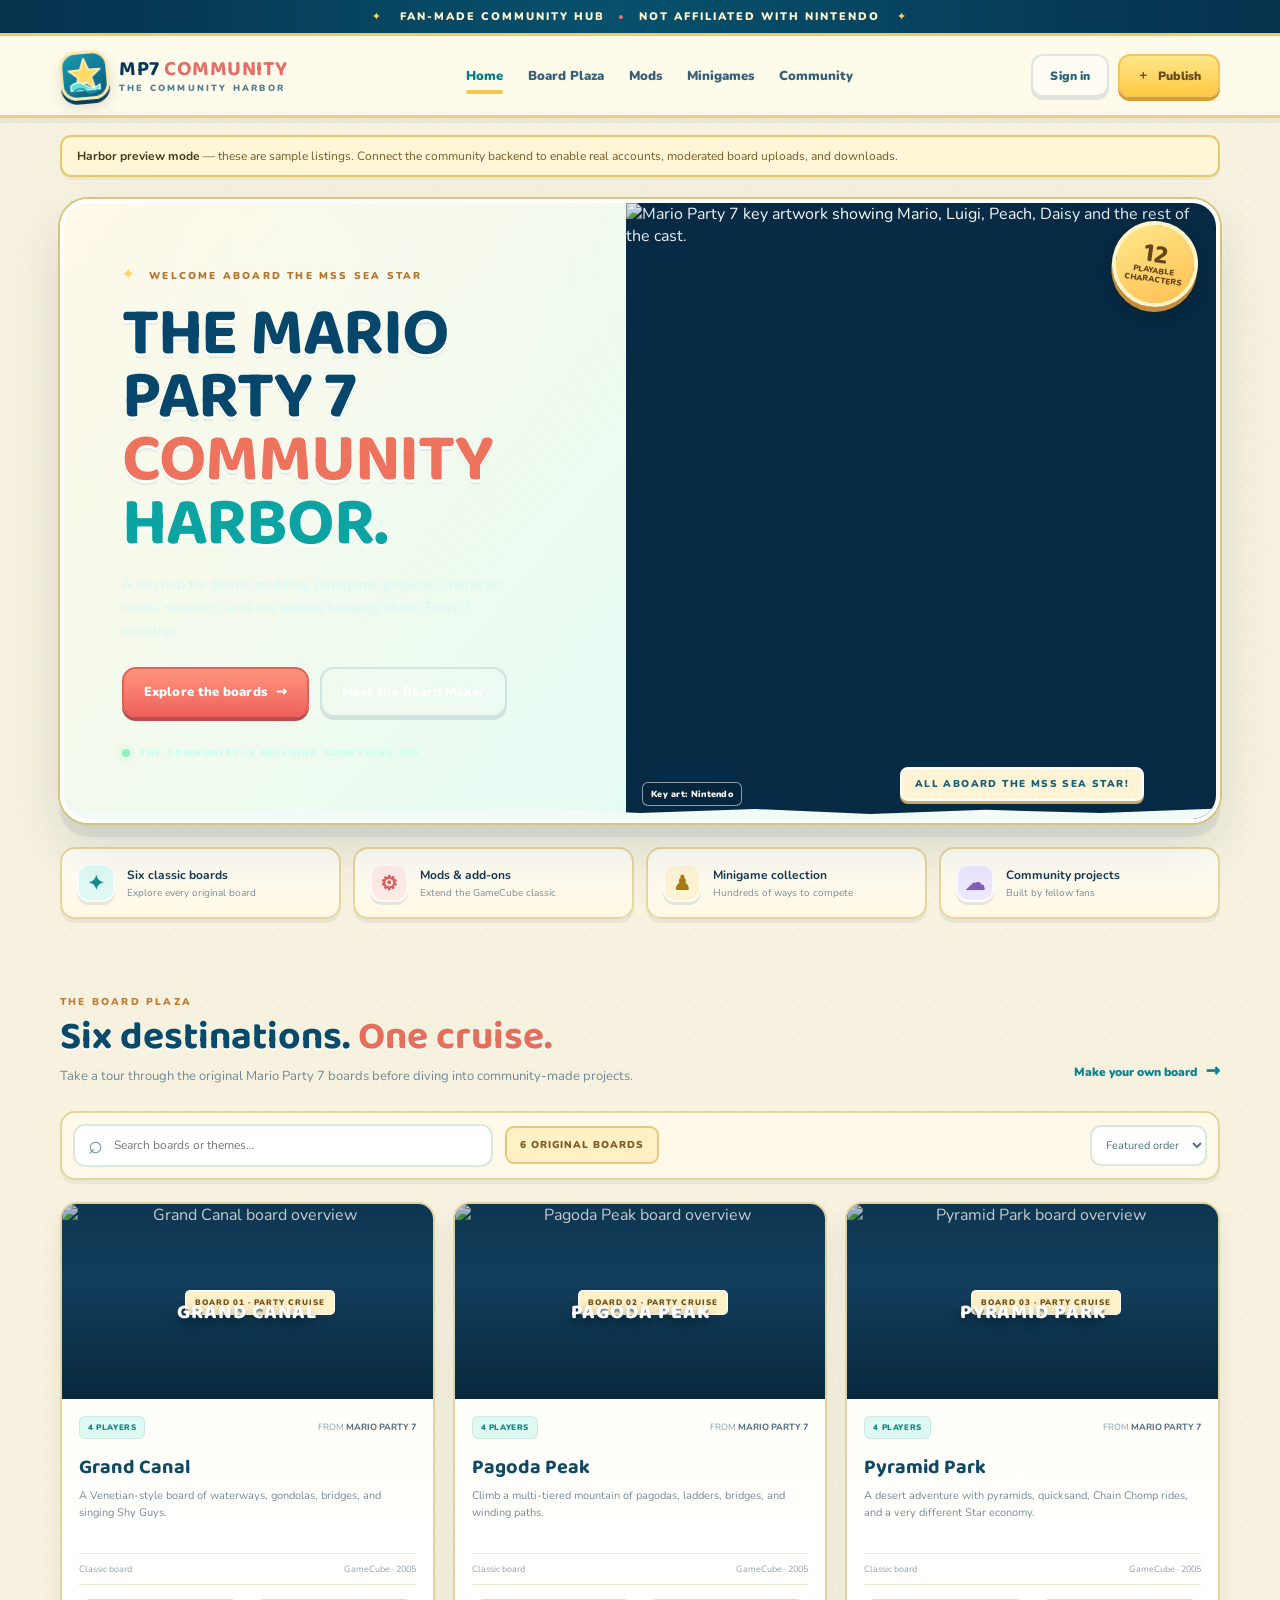
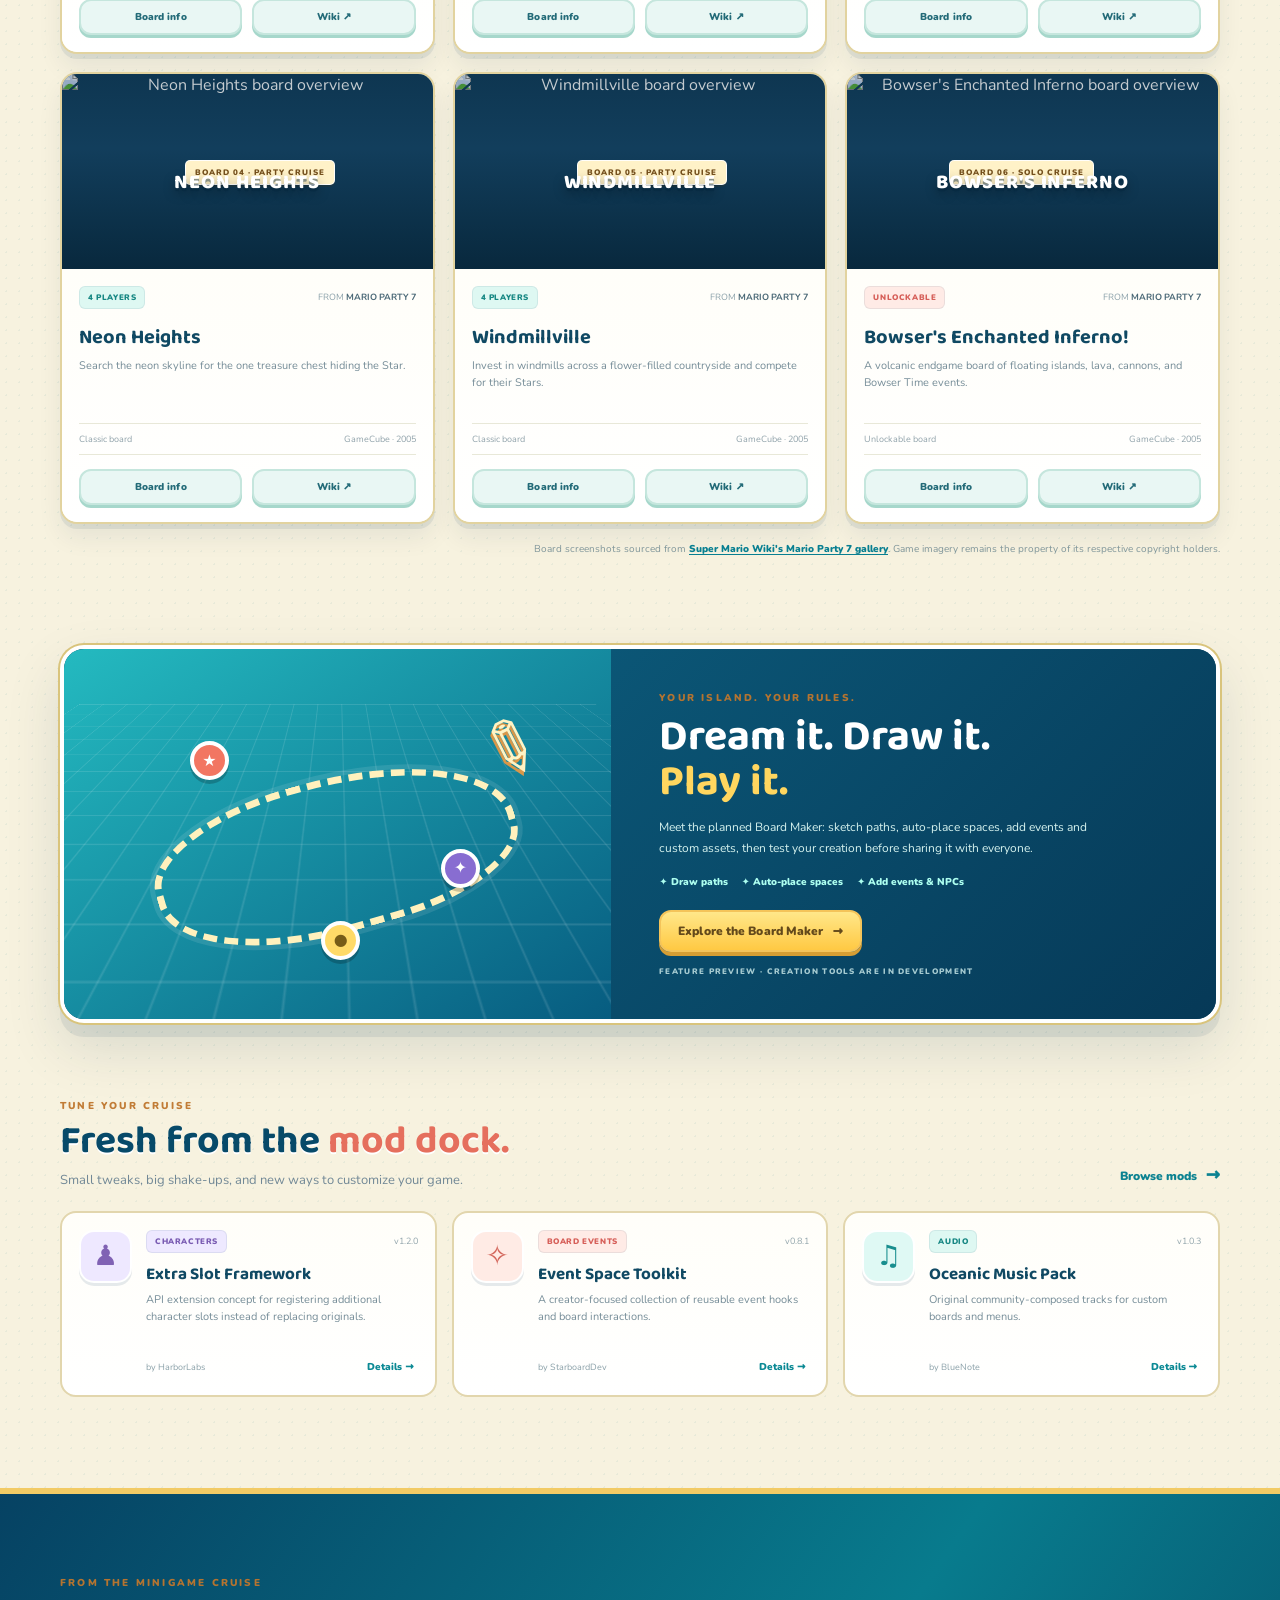
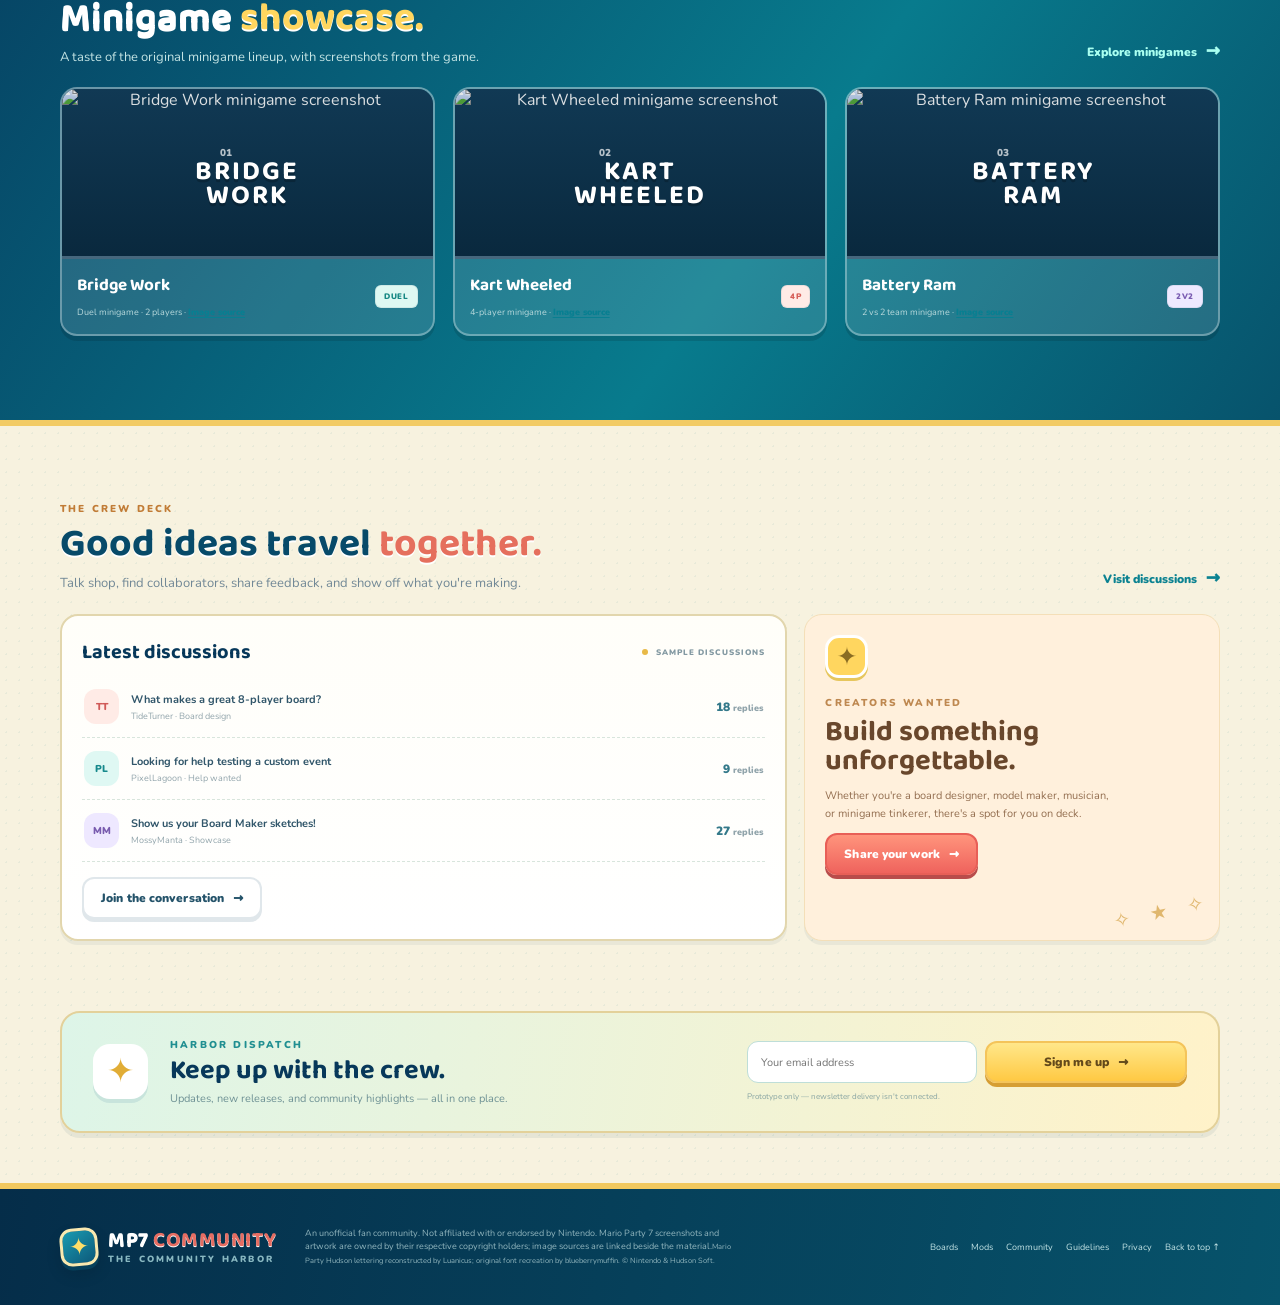
==== index.html @ a8aa146b "Credit supplied Mario Party Hudson typeface sheets" ====
<!doctype html>
<html lang="en">
<head>
  <meta charset="utf-8" />
  <meta name="viewport" content="width=device-width, initial-scale=1" />
  <meta name="theme-color" content="#092d49" />
  <meta name="description" content="An unofficial community hub concept for custom boards, mods, minigames, and creations inspired by Mario Party 7." />
  <title>MP7 Community Harbor — Fan Community</title>
  <link rel="preconnect" href="https://fonts.googleapis.com">
  <link rel="preconnect" href="https://fonts.gstatic.com" crossorigin>
  <link href="https://fonts.googleapis.com/css2?family=Baloo+2:wght@500;600;700;800&family=Nunito:wght@400;600;700;800;900&display=swap" rel="stylesheet">
  <link rel="stylesheet" href="styles.css" />
</head>
<body>
  <div class="ocean-noise" aria-hidden="true"></div>
  <div class="top-ribbon"><span class="sparkle">✦</span> FAN-MADE COMMUNITY HUB <span class="ribbon-dot">•</span> NOT AFFILIATED WITH NINTENDO <span class="sparkle">✦</span></div>
  <header class="site-header">
    <a class="brand" href="#home" aria-label="MP7 Community Harbor home">
      <span class="brand-mark"><svg viewBox="0 0 64 64" role="img" aria-label="Star over a wave"><path d="M32 4 39 22 58 23 43 35 48 54 32 43 16 54 21 35 6 23 25 22Z" fill="#ffdc68" stroke="#fff5c8" stroke-width="2.5" stroke-linejoin="round"/><path d="M8 48c8-7 15-7 24 0s16 7 24 0v8H8Z" fill="#61e2d1" stroke="#e8fffb" stroke-width="2" stroke-linejoin="round"/><path d="M13 57c7-5 13-5 19 0s13 5 19 0" fill="none" stroke="#1e9db1" stroke-width="3" stroke-linecap="round"/></svg></span>
      <span class="brand-copy"><strong>MP7 <em>COMMUNITY</em></strong><small>THE COMMUNITY HARBOR</small></span>
    </a>
    <button class="mobile-menu" id="mobileMenu" aria-label="Open navigation" aria-expanded="false">☰</button>
    <nav class="main-nav" id="mainNav" aria-label="Main navigation">
      <a class="nav-link active" href="#home">Home</a>
      <a class="nav-link" href="#boards">Board Plaza</a>
      <a class="nav-link" href="#mods">Mods</a>
      <a class="nav-link" href="#minigames">Minigames</a>
      <a class="nav-link" href="#community">Community</a>
    </nav>
    <div class="header-actions">
      <button class="btn btn-ghost" id="signInBtn">Sign in</button>
      <button class="btn btn-gold" id="publishBtn"><span>＋</span> Publish</button>
    </div>
  </header>
  <div class="backend-notice shell" id="backendNotice" role="status">
    <strong>Harbor preview mode</strong> — these are sample listings. Connect the community backend to enable real accounts, moderated board uploads, and downloads.
  </div>

  <main id="home">
    <section class="hero shell">
      <div class="hero-copy">
        <div class="eyebrow"><span class="eyebrow-star">✦</span> WELCOME ABOARD THE MSS SEA STAR</div>
        <h1>THE MARIO PARTY 7<br><span>COMMUNITY</span><br><i>HARBOR.</i></h1>
        <p class="hero-lede">A fan hub for board modding, minigame projects, character mods, research, and the people keeping Mario Party 7 cruising.</p>
        <div class="hero-buttons">
          <a class="btn btn-coral btn-large" href="#boards">Explore the boards <span>→</span></a>
          <a class="btn btn-outline btn-large" href="#board-maker">Meet the Board Maker</a>
        </div>
        <div class="hero-note"><span class="online-pulse"></span> THE COMMUNITY IS BUILDING SOMETHING BIG</div>
      </div>
      <div class="hero-art" aria-label="Mario Party 7 key artwork" role="img">
        <img class="hero-scene" src="https://www.nintendo.com/jp/character/mario/history/party7/images/thumb.jpg" alt="Mario Party 7 key artwork showing Mario, Luigi, Peach, Daisy and the rest of the cast." loading="eager" />
        <div class="hero-sticker"><b>12</b><small>PLAYABLE<br>CHARACTERS</small></div>
        <div class="art-caption">ALL ABOARD THE MSS SEA STAR!</div>
        <a class="hero-credit" href="https://www.nintendo.com/jp/character/mario/en/history/party7/index.html" target="_blank" rel="noopener noreferrer">Key art: Nintendo</a>
      </div>
      <div class="hero-wave-bottom"></div>
    </section>

    <section class="quick-stats shell" aria-label="Community features">
      <div class="stat-card"><span class="stat-icon aqua">✦</span><div><strong>Six classic boards</strong><small>Explore every original board</small></div></div>
      <div class="stat-card"><span class="stat-icon coral">⚙</span><div><strong>Mods & add-ons</strong><small>Extend the GameCube classic</small></div></div>
      <div class="stat-card"><span class="stat-icon gold">♟</span><div><strong>Minigame collection</strong><small>Hundreds of ways to compete</small></div></div>
      <div class="stat-card"><span class="stat-icon purple">☁</span><div><strong>Community projects</strong><small>Built by fellow fans</small></div></div>
    </section>

    <section class="section shell" id="boards">
      <div class="section-heading">
        <div><div class="eyebrow dark-eyebrow">THE BOARD PLAZA</div><h2>Six destinations. <span>One cruise.</span></h2><p>Take a tour through the original Mario Party 7 boards before diving into community-made projects.</p></div>
        <a class="text-link" href="#board-maker">Make your own board <span>→</span></a>
      </div>
      <div class="toolbar" id="all-boards">
        <label class="search-box"><span>⌕</span><input id="boardSearch" type="search" placeholder="Search boards or themes…" aria-label="Search boards" /></label>
        <span class="board-count">6 ORIGINAL BOARDS</span>
        <select id="boardSort" class="sort-select" aria-label="Sort boards"><option value="featured">Featured order</option><option value="az">A–Z</option></select>
      </div>
      <div class="card-grid board-grid" id="boardGrid">
        <article class="creation-card" data-title="Grand Canal" data-creator="Mario Party 7" data-players="4" data-tags="venice italy water gondola bridge" data-description="A Venice-inspired board built around waterways, gondolas, bridges, and a moving Star location.">
          <div class="thumb"><img class="thumb-scene" src="https://mario.wiki.gallery/images/6/60/Gcanal.jpg" alt="Grand Canal board overview" loading="lazy" /><span class="thumb-label">BOARD 01 · PARTY CRUISE</span><span class="thumb-title">GRAND CANAL</span></div>
          <div class="card-body"><div class="card-kicker"><span class="pill pill-aqua">4 PLAYERS</span><span class="creator">FROM <b>MARIO PARTY 7</b></span></div><h3>Grand Canal</h3><p>A Venetian-style board of waterways, gondolas, bridges, and singing Shy Guys.</p><div class="card-meta"><span>Classic board</span><span>GameCube · 2005</span></div><div class="card-actions"><button class="btn btn-card board-details">Board info</button><a class="btn btn-card" href="https://www.mariowiki.com/Grand_Canal" target="_blank" rel="noopener noreferrer">Wiki ↗</a></div></div>
        </article>
        <article class="creation-card" data-title="Pagoda Peak" data-creator="Mario Party 7" data-players="4" data-tags="mountain asia pagoda climb dragon waterfall" data-description="A mountain-climbing board with tiered paths, ladders, bridges, and a race toward the summit.">
          <div class="thumb"><img class="thumb-scene" src="https://www.mariowiki.com/images/0/0e/Pagoda_Peak_-_Mario_Party_7.png" alt="Pagoda Peak board overview" loading="lazy" /><span class="thumb-label">BOARD 02 · PARTY CRUISE</span><span class="thumb-title">PAGODA PEAK</span></div>
          <div class="card-body"><div class="card-kicker"><span class="pill pill-aqua">4 PLAYERS</span><span class="creator">FROM <b>MARIO PARTY 7</b></span></div><h3>Pagoda Peak</h3><p>Climb a multi-tiered mountain of pagodas, ladders, bridges, and winding paths.</p><div class="card-meta"><span>Classic board</span><span>GameCube · 2005</span></div><div class="card-actions"><button class="btn btn-card board-details">Board info</button><a class="btn btn-card" href="https://www.mariowiki.com/Pagoda_Peak" target="_blank" rel="noopener noreferrer">Wiki ↗</a></div></div>
        </article>
        <article class="creation-card" data-title="Pyramid Park" data-creator="Mario Party 7" data-players="4" data-tags="egypt desert pyramid quicksand chain chomp" data-description="A desert board where everyone begins with Stars and spends coins to ride Chain Chomps and steal from rivals.">
          <div class="thumb"><img class="thumb-scene" src="https://mario.wiki.gallery/images/2/28/Ppark.jpg" alt="Pyramid Park board overview" loading="lazy" /><span class="thumb-label">BOARD 03 · PARTY CRUISE</span><span class="thumb-title">PYRAMID PARK</span></div>
          <div class="card-body"><div class="card-kicker"><span class="pill pill-aqua">4 PLAYERS</span><span class="creator">FROM <b>MARIO PARTY 7</b></span></div><h3>Pyramid Park</h3><p>A desert adventure with pyramids, quicksand, Chain Chomp rides, and a very different Star economy.</p><div class="card-meta"><span>Classic board</span><span>GameCube · 2005</span></div><div class="card-actions"><button class="btn btn-card board-details">Board info</button><a class="btn btn-card" href="https://www.mariowiki.com/Pyramid_Park" target="_blank" rel="noopener noreferrer">Wiki ↗</a></div></div>
        </article>
        <article class="creation-card" data-title="Neon Heights" data-creator="Mario Party 7" data-players="4" data-tags="city neon casino skyscraper rocket treasure" data-description="A neon-lit skyscraper board where players search three treasure chests to find the hidden Star.">
          <div class="thumb"><img class="thumb-scene" src="https://mario.wiki.gallery/images/thumb/4/4f/Neon_Heights_-_Mario_Party_7.png/1200px-Neon_Heights_-_Mario_Party_7.png" alt="Neon Heights board overview" loading="lazy" /><span class="thumb-label">BOARD 04 · PARTY CRUISE</span><span class="thumb-title">NEON HEIGHTS</span></div>
          <div class="card-body"><div class="card-kicker"><span class="pill pill-aqua">4 PLAYERS</span><span class="creator">FROM <b>MARIO PARTY 7</b></span></div><h3>Neon Heights</h3><p>Search the neon skyline for the one treasure chest hiding the Star.</p><div class="card-meta"><span>Classic board</span><span>GameCube · 2005</span></div><div class="card-actions"><button class="btn btn-card board-details">Board info</button><a class="btn btn-card" href="https://www.mariowiki.com/Neon_Heights" target="_blank" rel="noopener noreferrer">Wiki ↗</a></div></div>
        </article>
        <article class="creation-card" data-title="Windmillville" data-creator="Mario Party 7" data-players="4" data-tags="netherlands windmill flowers investment" data-description="A Dutch countryside board where players invest coins in windmills; the highest depositor wins the Star from each one.">
          <div class="thumb"><img class="thumb-scene" src="https://mario.wiki.gallery/images/thumb/0/0e/Windmillville_-_Mario_Party_7.png/1200px-Windmillville_-_Mario_Party_7.png" alt="Windmillville board overview" loading="lazy" /><span class="thumb-label">BOARD 05 · PARTY CRUISE</span><span class="thumb-title">WINDMILLVILLE</span></div>
          <div class="card-body"><div class="card-kicker"><span class="pill pill-aqua">4 PLAYERS</span><span class="creator">FROM <b>MARIO PARTY 7</b></span></div><h3>Windmillville</h3><p>Invest in windmills across a flower-filled countryside and compete for their Stars.</p><div class="card-meta"><span>Classic board</span><span>GameCube · 2005</span></div><div class="card-actions"><button class="btn btn-card board-details">Board info</button><a class="btn btn-card" href="https://www.mariowiki.com/Windmillville" target="_blank" rel="noopener noreferrer">Wiki ↗</a></div></div>
        </article>
        <article class="creation-card" data-title="Bowser's Enchanted Inferno!" data-creator="Mario Party 7" data-players="4" data-tags="bowser lava volcano castle fire" data-description="The unlockable Bowser-themed board places players on islands above lava, with Bowser Time changing the playing field.">
          <div class="thumb"><img class="thumb-scene" src="https://www.mariowiki.com/images/7/7f/MP7_Bowser%27sEnchantedInferno%21.jpg" alt="Bowser's Enchanted Inferno board overview" loading="lazy" /><span class="thumb-label">BOARD 06 · SOLO CRUISE</span><span class="thumb-title">BOWSER'S INFERNO</span></div>
          <div class="card-body"><div class="card-kicker"><span class="pill pill-coral">UNLOCKABLE</span><span class="creator">FROM <b>MARIO PARTY 7</b></span></div><h3>Bowser's Enchanted Inferno!</h3><p>A volcanic endgame board of floating islands, lava, cannons, and Bowser Time events.</p><div class="card-meta"><span>Unlockable board</span><span>GameCube · 2005</span></div><div class="card-actions"><button class="btn btn-card board-details">Board info</button><a class="btn btn-card" href="https://www.mariowiki.com/Bowser%27s_Enchanted_Inferno%21" target="_blank" rel="noopener noreferrer">Wiki ↗</a></div></div>
        </article>
      </div>
      <div class="image-credit-line">Board screenshots sourced from <a href="https://www.mariowiki.com/Gallery:Mario_Party_7" target="_blank" rel="noopener noreferrer">Super Mario Wiki's Mario Party 7 gallery</a>. Game imagery remains the property of its respective copyright holders.</div>
    </section>

    <section class="maker-banner shell" id="board-maker">
      <div class="maker-art"><div class="maker-grid"></div><div class="maker-path"></div><span class="maker-pin pin-one">★</span><span class="maker-pin pin-two">✦</span><span class="maker-pin pin-three">●</span><div class="maker-pencil">✎</div></div>
      <div class="maker-copy"><div class="eyebrow">YOUR ISLAND. YOUR RULES.</div><h2>Dream it. Draw it.<br><span>Play it.</span></h2><p>Meet the planned Board Maker: sketch paths, auto-place spaces, add events and custom assets, then test your creation before sharing it with everyone.</p><div class="maker-features"><span>✦ Draw paths</span><span>✦ Auto-place spaces</span><span>✦ Add events & NPCs</span></div><button class="btn btn-gold" id="makerInfoBtn">Explore the Board Maker <span>→</span></button><small class="prototype-note">FEATURE PREVIEW · CREATION TOOLS ARE IN DEVELOPMENT</small></div>
    </section>

    <section class="section shell" id="mods">
      <div class="section-heading compact-heading"><div><div class="eyebrow dark-eyebrow">TUNE YOUR CRUISE</div><h2>Fresh from the <span>mod dock.</span></h2><p>Small tweaks, big shake-ups, and new ways to customize your game.</p></div><a class="text-link" href="#mods-list">Browse mods <span>→</span></a></div>
      <div class="mod-grid" id="mods-list">
        <article class="mod-card"><div class="mod-icon mod-character">♟</div><div class="mod-info"><div class="mod-topline"><span class="pill pill-purple">CHARACTERS</span><span class="mod-version">v1.2.0</span></div><h3>Extra Slot Framework</h3><p>API extension concept for registering additional character slots instead of replacing originals.</p><div class="mod-bottom"><span>by HarborLabs</span><button class="small-link mod-details">Details →</button></div></div></article>
        <article class="mod-card"><div class="mod-icon mod-event">✧</div><div class="mod-info"><div class="mod-topline"><span class="pill pill-coral">BOARD EVENTS</span><span class="mod-version">v0.8.1</span></div><h3>Event Space Toolkit</h3><p>A creator-focused collection of reusable event hooks and board interactions.</p><div class="mod-bottom"><span>by StarboardDev</span><button class="small-link mod-details">Details →</button></div></div></article>
        <article class="mod-card"><div class="mod-icon mod-audio">♫</div><div class="mod-info"><div class="mod-topline"><span class="pill pill-aqua">AUDIO</span><span class="mod-version">v1.0.3</span></div><h3>Oceanic Music Pack</h3><p>Original community-composed tracks for custom boards and menus.</p><div class="mod-bottom"><span>by BlueNote</span><button class="small-link mod-details">Details →</button></div></div></article>
      </div>
    </section>

    <section class="minigame-section" id="minigames"><div class="shell section">
      <div class="section-heading compact-heading"><div><div class="eyebrow">FROM THE MINIGAME CRUISE</div><h2>Minigame <span>showcase.</span></h2><p>A taste of the original minigame lineup, with screenshots from the game.</p></div><a class="text-link light-link" href="#minigame-list">Explore minigames <span>→</span></a></div>
      <div class="minigame-grid" id="minigame-list">
        <article class="mini-card"><div class="mini-art"><img class="mini-scene" src="https://www.mariowiki.com/images/thumb/7/75/BridgeWork.png/1200px-BridgeWork.png" alt="Bridge Work minigame screenshot" loading="lazy" /><span class="mini-number">01</span><strong>BRIDGE<br>WORK</strong></div><div class="mini-info"><div><h3>Bridge Work</h3><small>Duel minigame · 2 players · <a href="https://www.mariowiki.com/File:BridgeWork.png" target="_blank" rel="noopener noreferrer">Image source</a></small></div><span class="pill pill-aqua">DUEL</span></div></article>
        <article class="mini-card"><div class="mini-art"><img class="mini-scene" src="https://mario.wiki.gallery/images/thumb/2/28/KartWheeled.png/1200px-KartWheeled.png" alt="Kart Wheeled minigame screenshot" loading="lazy" /><span class="mini-number">02</span><strong>KART<br>WHEELED</strong></div><div class="mini-info"><div><h3>Kart Wheeled</h3><small>4-player minigame · <a href="https://www.mariowiki.com/File:KartWheeled.png" target="_blank" rel="noopener noreferrer">Image source</a></small></div><span class="pill pill-coral">4P</span></div></article>
        <article class="mini-card"><div class="mini-art"><img class="mini-scene" src="https://mario.wiki.gallery/images/0/01/Battery_Ram_MP7.png" alt="Battery Ram minigame screenshot" loading="lazy" /><span class="mini-number">03</span><strong>BATTERY<br>RAM</strong></div><div class="mini-info"><div><h3>Battery Ram</h3><small>2 vs 2 team minigame · <a href="https://www.mariowiki.com/File:Battery_Ram_MP7.png" target="_blank" rel="noopener noreferrer">Image source</a></small></div><span class="pill pill-purple">2V2</span></div></article>
      </div>
    </div></section>

    <section class="section shell community-section" id="community">
      <div class="section-heading compact-heading"><div><div class="eyebrow dark-eyebrow">THE CREW DECK</div><h2>Good ideas travel <span>together.</span></h2><p>Talk shop, find collaborators, share feedback, and show off what you're making.</p></div><a class="text-link" href="#discussions">Visit discussions <span>→</span></a></div>
      <div class="community-grid" id="discussions">
        <div class="discussion-panel"><div class="panel-head"><h3>Latest discussions</h3><span class="live-label"><i></i> SAMPLE DISCUSSIONS</span></div>
          <a href="#discussion" class="discussion-row"><span class="discussion-avatar avatar-coral">TT</span><span class="discussion-text"><b>What makes a great 8-player board?</b><small>TideTurner · Board design</small></span><span class="discussion-replies">18 <small>replies</small></span></a>
          <a href="#discussion" class="discussion-row"><span class="discussion-avatar avatar-aqua">PL</span><span class="discussion-text"><b>Looking for help testing a custom event</b><small>PixelLagoon · Help wanted</small></span><span class="discussion-replies">9 <small>replies</small></span></a>
          <a href="#discussion" class="discussion-row"><span class="discussion-avatar avatar-purple">MM</span><span class="discussion-text"><b>Show us your Board Maker sketches!</b><small>MossyManta · Showcase</small></span><span class="discussion-replies">27 <small>replies</small></span></a>
          <button class="btn btn-outline-dark" id="discussionBtn">Join the conversation <span>→</span></button>
        </div>
        <aside class="creator-panel"><div class="creator-badge">✦</div><div class="eyebrow">CREATORS WANTED</div><h3>Build something<br>unforgettable.</h3><p>Whether you're a board designer, model maker, musician, or minigame tinkerer, there's a spot for you on deck.</p><button class="btn btn-coral" id="creatorBtn">Share your work <span>→</span></button><div class="creator-doodle">✧　★　✧</div></aside>
      </div>
    </section>

    <section class="newsletter shell"><div class="newsletter-star">✦</div><div><div class="eyebrow">HARBOR DISPATCH</div><h2>Keep up with the crew.</h2><p>Updates, new releases, and community highlights — all in one place.</p></div><form id="newsletterForm" class="newsletter-form"><label class="sr-only" for="emailInput">Email address</label><input id="emailInput" type="email" placeholder="Your email address" required><button class="btn btn-gold" type="submit">Sign me up <span>→</span></button><small>Prototype only — newsletter delivery isn't connected.</small></form></section>
  </main>

  <footer class="site-footer"><div class="shell footer-inner"><a class="brand footer-brand" href="#home"><span class="brand-mark small-mark">✦</span><span class="brand-copy"><strong>MP7 <em>COMMUNITY</em></strong><small>THE COMMUNITY HARBOR</small></span></a><p>An unofficial fan community. Not affiliated with or endorsed by Nintendo. Mario Party 7 screenshots and artwork are owned by their respective copyright holders; image sources are linked beside the material.<small class="typeface-credit">Mario Party Hudson lettering reconstructed by Luanicus; original font recreation by blueberrymuffin. © Nintendo &amp; Hudson Soft.</small></p><div class="footer-links"><a href="#boards">Boards</a><a href="#mods">Mods</a><a href="#community">Community</a><a href="community-guidelines.html">Guidelines</a><a href="privacy.html">Privacy</a><a href="#home">Back to top ↑</a></div></div></footer>

  <div class="modal-backdrop" id="modalBackdrop" hidden>
    <section class="modal" role="dialog" aria-modal="true" aria-labelledby="modalTitle">
      <button class="modal-close" id="modalClose" aria-label="Close dialog">×</button>
      <div class="modal-icon" id="modalIcon">✦</div>
      <div class="eyebrow dark-eyebrow">COMMUNITY HARBOR</div>
      <h2 id="modalTitle">Coming aboard?</h2>
      <div id="modalContent"><p>This is a front-end community prototype.</p></div>
      <div class="modal-actions" id="modalActions"><button class="btn btn-coral" id="modalOkay">Sounds good</button></div>
    </section>
  </div>
  <div class="toast" id="toast" role="status" aria-live="polite"></div>
  <script src="https://cdn.jsdelivr.net/npm/@supabase/supabase-js@2"></script>
  <script src="supabase-config.js"></script>
  <script src="app.js"></script>
  <script src="backend.js"></script>
</body>
</html>
---- styles.css ----
:root{--navy:#092d49;--navy2:#124a65;--blue:#167f9c;--aqua:#5fe0d0;--mint:#d9faf1;--gold:#ffdc68;--coral:#ff786e;--cream:#fff9eb;--ink:#17354b;--muted:#627d8c;--line:#dbe9e8;--paper:#fff;--shadow:0 18px 48px rgba(5,39,62,.14);font-family:"Nunito",system-ui,sans-serif;color:var(--ink);scroll-behavior:smooth}
*{box-sizing:border-box}body{margin:0;background:#f3fbf9;color:var(--ink);overflow-x:hidden}a{color:inherit;text-decoration:none}button,input,select{font:inherit}button{cursor:pointer}.shell{width:min(1160px,calc(100% - 40px));margin-inline:auto}.top-ribbon{background:#072940;color:#d8fff7;text-align:center;padding:9px 12px;font-size:11px;font-weight:900;letter-spacing:2px}.sparkle{color:var(--gold);padding:0 12px}.ribbon-dot{color:var(--coral);padding:0 8px}
.site-header{height:82px;padding:0 max(20px,calc((100% - 1160px)/2));display:flex;align-items:center;gap:30px;background:rgba(255,255,255,.96);border-bottom:1px solid rgba(9,45,73,.08);position:sticky;top:0;z-index:20;backdrop-filter:blur(12px)}.brand{display:flex;align-items:center;gap:10px;flex-shrink:0}.brand-mark{display:grid;place-items:center;width:49px;height:49px;border-radius:16px;background:linear-gradient(145deg,#1a9bb1,#0d597a);box-shadow:0 5px 0 #073c5a;transform:rotate(-5deg)}.brand-mark svg{width:39px}.brand-copy{display:grid;line-height:1}.brand-copy strong{font-family:"Baloo 2",sans-serif;font-size:21px;letter-spacing:.2px;color:var(--navy)}.brand-copy em{font-style:normal;color:#e66d62}.brand-copy small{font-size:9px;letter-spacing:2.2px;font-weight:900;color:#548093;margin-top:4px}.main-nav{display:flex;align-items:center;gap:25px;margin:auto}.nav-link{font-size:13px;font-weight:900;color:#567181;padding:10px 0;position:relative}.nav-link:hover,.nav-link.active{color:#087e91}.nav-link.active:after{content:"";position:absolute;height:3px;border-radius:4px;background:var(--coral);bottom:1px;left:0;right:0}.header-actions{display:flex;gap:9px}.btn{border:0;border-radius:12px;padding:11px 17px;font-size:12px;font-weight:900;display:inline-flex;align-items:center;justify-content:center;gap:9px;transition:.18s ease;white-space:nowrap}.btn:hover{transform:translateY(-2px);filter:brightness(1.03)}.btn-ghost{background:#edf8f6;color:#236477}.btn-gold{background:var(--gold);color:#493c18;box-shadow:0 4px 0 #dbb84c}.btn-coral{background:var(--coral);color:white;box-shadow:0 4px 0 #d85d59}.btn-outline{background:rgba(255,255,255,.11);border:1.5px solid rgba(255,255,255,.7);color:white}.btn-outline-dark{background:white;border:1.5px solid #c9dddd;color:#24536a}.btn-large{padding:14px 20px;border-radius:14px;font-size:13px}.mobile-menu{display:none;border:0;background:#e9f7f4;border-radius:10px;padding:9px 12px;color:var(--navy);font-size:20px}.backend-notice{margin-top:17px;background:#fff6d9;border:1px solid #f3df9c;padding:11px 15px;border-radius:11px;color:#6c591f;font-size:12px}.backend-notice strong{color:#4a3a11}
.hero{position:relative;margin-top:22px;background:linear-gradient(122deg,#0d4967 0%,#0f7390 57%,#3ab5b6 100%);border-radius:28px;overflow:hidden;min-height:460px;display:grid;grid-template-columns:1fr 1.05fr;color:white;box-shadow:var(--shadow)}.hero:before{content:"";position:absolute;inset:0;background:radial-gradient(circle at 20% 10%,rgba(255,255,255,.12),transparent 34%),radial-gradient(circle at 85% 25%,rgba(255,220,104,.17),transparent 23%);pointer-events:none}.hero-copy{padding:62px 20px 60px 58px;position:relative;z-index:2}.eyebrow{font-size:10px;font-weight:1000;letter-spacing:2.2px;color:#b7fff0}.eyebrow-star{color:var(--gold);font-size:14px;margin-right:8px}.hero h1{font-family:"Baloo 2",sans-serif;font-size:clamp(42px,5.4vw,68px);line-height:.93;letter-spacing:-1.8px;margin:19px 0 17px;text-shadow:0 4px 0 rgba(0,43,67,.22)}.hero h1 span{color:#b5fff0}.hero h1 i{font-style:normal;color:var(--gold)}.hero-lede{max-width:390px;color:#e0f8f3;line-height:1.65;font-size:14px;font-weight:700}.hero-buttons{display:flex;gap:11px;flex-wrap:wrap;margin-top:25px}.hero-note{display:flex;align-items:center;gap:9px;margin-top:30px;font-size:9px;letter-spacing:1.6px;font-weight:1000;color:#c7fff1}.online-pulse{width:8px;height:8px;border-radius:50%;background:#8ff2be;box-shadow:0 0 0 5px rgba(143,242,190,.13)}
.hero-art{position:relative;min-height:420px;overflow:hidden}.sunburst{position:absolute;width:340px;height:340px;border-radius:50%;right:90px;top:35px;background:repeating-conic-gradient(from 0deg,rgba(255,255,255,.13) 0 7deg,transparent 7deg 15deg);mask-image:radial-gradient(circle,black 35%,transparent 72%)}.cloud{position:absolute;width:85px;height:24px;background:#e7fff6;border-radius:30px;opacity:.9}.cloud:before,.cloud:after{content:"";position:absolute;background:inherit;border-radius:50%;bottom:7px}.cloud:before{width:32px;height:32px;left:14px}.cloud:after{width:25px;height:25px;left:39px}.cloud-one{top:70px;right:95px}.cloud-two{top:125px;left:30px;transform:scale(.7)}.hero-sun{position:absolute;top:29px;right:72px;color:var(--gold);font-size:42px;text-shadow:0 0 25px #ffe6a1}.wave{position:absolute;left:-10%;right:-10%;height:115px;border-radius:50% 50% 0 0/28% 28% 0 0;bottom:-45px}.wave-back{background:#63d6cb;bottom:30px;transform:rotate(-5deg)}.wave-mid{background:#27abb9;bottom:2px;transform:rotate(4deg)}.wave-front{background:#087c9d;bottom:-35px;transform:rotate(-3deg)}.ship-shadow{position:absolute;width:370px;height:28px;border-radius:50%;background:rgba(0,31,51,.25);bottom:105px;right:60px;filter:blur(7px)}.ship{position:absolute;width:380px;height:230px;right:64px;bottom:106px;transform:rotate(-5deg);z-index:2}.ship-upper{position:absolute;top:0;left:80px;width:210px;height:90px;border-radius:30px 30px 4px 4px;background:linear-gradient(90deg,#fff5dc,#fff);border:5px solid #d9eeea;box-shadow:inset 0 -8px #b8d9d9}.window-row{position:absolute;left:35px;top:37px;color:#26809a;letter-spacing:6px;font-size:16px}.flag{position:absolute;top:-22px;right:39px;color:var(--coral);font-size:36px}.ship-deck{position:absolute;left:57px;top:80px;width:265px;height:18px;border-radius:9px;background:#ed6b60;border:4px solid white}.ship-hull{position:absolute;left:0;right:0;top:98px;height:105px;background:linear-gradient(180deg,#f4a65e,#ef695e);clip-path:polygon(0 0,100% 0,83% 84%,68% 100%,22% 100%,9% 77%);border-bottom:8px solid #a9494d}.porthole{position:relative;top:32px;margin-left:28px;color:#fff4d5;font-size:16px;text-shadow:0 1px #a94e59}.ship-bow{position:absolute;right:-11px;top:111px;width:75px;height:87px;background:#ea695e;clip-path:polygon(0 0,100% 0,0 100%)}.floating-star{position:absolute;z-index:4;color:var(--gold);text-shadow:0 2px 0 rgba(0,0,0,.13)}.star-a{top:89px;left:88px;font-size:30px;transform:rotate(-14deg)}.star-b{top:205px;right:37px;font-size:32px}.star-c{top:50px;left:235px;font-size:18px}.hero-sticker{position:absolute;right:30px;top:192px;width:86px;height:86px;border-radius:50%;background:var(--gold);border:5px solid #fff4bd;color:#56451c;display:grid;place-content:center;text-align:center;transform:rotate(10deg);z-index:4;box-shadow:0 5px 0 rgba(0,0,0,.15)}.hero-sticker b{font-family:"Baloo 2";font-size:27px;line-height:.9}.hero-sticker small{font-size:8px;line-height:1.1;font-weight:1000}.art-caption{position:absolute;bottom:18px;right:72px;z-index:5;font-size:10px;letter-spacing:2px;font-weight:1000;color:#e1fff8}.hero-wave-bottom{position:absolute;bottom:-1px;left:0;right:0;height:18px;background:#f3fbf9;clip-path:polygon(0 100%,0 45%,10% 60%,20% 38%,30% 60%,40% 30%,50% 60%,60% 38%,70% 65%,80% 42%,90% 60%,100% 35%,100% 100%)}
.quick-stats{display:grid;grid-template-columns:repeat(4,1fr);gap:12px;margin-top:22px}.stat-card{display:flex;align-items:center;gap:12px;background:white;border:1px solid #e3eeee;border-radius:15px;padding:15px;box-shadow:0 5px 17px rgba(15,76,95,.04)}.stat-icon{width:38px;height:38px;border-radius:12px;display:grid;place-items:center;font-size:20px;font-weight:1000}.stat-icon.aqua{background:#dffaf4;color:#178d8e}.stat-icon.coral{background:#ffebe6;color:#d7615c}.stat-icon.gold{background:#fff5d5;color:#a87b18}.stat-icon.purple{background:#eee8ff;color:#8060b8}.stat-card strong,.stat-card small{display:block}.stat-card strong{font-size:12px}.stat-card small{font-size:10px;color:#78909d;margin-top:3px}
.section{padding-top:78px;padding-bottom:26px}.section-heading{display:flex;align-items:end;justify-content:space-between;gap:25px;margin-bottom:24px}.dark-eyebrow{color:#22979d}.section-heading h2,.maker-copy h2,.newsletter h2{font-family:"Baloo 2";font-size:39px;line-height:1.05;color:var(--navy);margin:8px 0}.section-heading h2 span,.maker-copy h2 span{color:#e57569}.section-heading p{margin:6px 0 0;color:#718896;font-size:13px;max-width:580px;line-height:1.6}.text-link{font-size:12px;font-weight:1000;color:#0b8291;white-space:nowrap;padding-bottom:5px}.text-link span{font-size:17px;margin-left:6px}.toolbar{display:flex;gap:12px;align-items:center;margin:22px 0}.search-box{height:43px;border:1px solid #d5e7e4;background:white;border-radius:12px;display:flex;align-items:center;gap:9px;padding:0 13px;flex:1;max-width:420px;color:#6593a0}.search-box span{font-size:25px;line-height:1}.search-box input{border:0;outline:0;min-width:0;flex:1;color:var(--ink);font-size:12px}.filter-group{display:flex;gap:6px;flex-wrap:wrap}.filter-chip{border:1px solid #d6e8e4;background:white;border-radius:20px;padding:9px 12px;color:#6d8792;font-size:10px;font-weight:900}.filter-chip.selected{background:#0e7188;color:white;border-color:#0e7188}.sort-select{border:1px solid #d6e8e4;background:white;border-radius:11px;padding:10px;color:#53717e;font-size:11px;margin-left:auto}
.card-grid{display:grid;grid-template-columns:repeat(3,1fr);gap:18px}.creation-card{background:white;border:1px solid #dfebea;border-radius:19px;overflow:hidden;box-shadow:0 8px 22px rgba(14,73,90,.05);transition:.2s}.creation-card:hover{transform:translateY(-4px);box-shadow:var(--shadow)}.thumb{height:190px;position:relative;overflow:hidden;display:grid;place-content:center;text-align:center;color:white}.thumb:after{content:"";position:absolute;inset:0;background:linear-gradient(180deg,transparent 45%,rgba(2,33,52,.34))}.thumb-label{position:absolute;top:13px;left:13px;background:rgba(255,255,255,.92);color:#2b596a;padding:6px 9px;border-radius:8px;font-size:8px;font-weight:1000;letter-spacing:1px;z-index:2}.thumb-title,.thumb-sub{position:relative;z-index:2;font-family:"Baloo 2";font-weight:1000;letter-spacing:2px;text-shadow:0 3px 0 rgba(1,43,66,.2)}.thumb-title{font-size:29px;line-height:1}.thumb-sub{font-size:15px}.thumb-coral{background:linear-gradient(145deg,#65d6ce,#1492a9 60%,#08627e)}.island{position:absolute;background:#f6cf86;border-radius:50% 45% 40% 45%;box-shadow:inset 0 -8px rgba(195,126,65,.2)}.island-one{width:180px;height:65px;left:9px;bottom:18px;transform:rotate(-17deg)}.island-two{width:140px;height:60px;right:5px;top:28px;transform:rotate(14deg);background:#76d69f}.route{position:absolute;left:15%;right:14%;height:70px;border:5px dotted white;border-radius:50%;transform:rotate(-10deg);top:62px}.thumb-star{position:absolute;right:22px;top:34px;font-size:37px;color:#ffdf6d;z-index:2}.thumb-summit{background:linear-gradient(160deg,#8879d5,#4a4da7 65%,#193f7f)}.mountain{position:absolute;bottom:10px;width:0;height:0;border-left:130px solid transparent;border-right:130px solid transparent;border-bottom:150px solid #e9f5f3}.mountain-one{left:-16px;border-bottom-color:#c2e9e2}.mountain-two{right:-46px;transform:scale(.8);border-bottom-color:#96d4d9}.summit-star{position:absolute;top:42px;left:47%;color:#ffe17c;font-size:45px;z-index:1;text-shadow:0 2px 0 #b27b49}.thumb-ghost{background:linear-gradient(155deg,#263a79,#423c91 60%,#151d50)}.moon{position:absolute;right:45px;top:22px;width:68px;height:68px;border-radius:50%;background:#ffdf9b;box-shadow:0 0 25px rgba(255,224,150,.45)}.ghost-ship{position:absolute;bottom:30px;left:24%;width:55%;height:54px;background:#272d61;border-bottom:8px solid #111d49;clip-path:polygon(0 0,100% 0,78% 100%,20% 100%);color:#fff;text-align:center;padding-top:8px}.card-body{padding:17px}.card-kicker,.card-meta,.card-actions,.mod-topline,.mod-bottom,.mini-info{display:flex;align-items:center;justify-content:space-between;gap:10px}.pill{font-size:8px;padding:5px 8px;border-radius:7px;font-weight:1000;letter-spacing:.6px;white-space:nowrap}.pill-aqua{background:#def8f2;color:#168783}.pill-coral{background:#ffebe6;color:#d65e58}.pill-purple{background:#eee9ff;color:#795bb2}.creator{font-size:9px;color:#8aa0a9}.creator b{color:#4a6876}.card-body h3,.mod-info h3,.mini-info h3{font-family:"Baloo 2";font-size:20px;margin:12px 0 4px;color:#143c54}.card-body p,.mod-info p{font-size:11px;color:#768d98;line-height:1.55;margin:0;min-height:36px}.card-meta{border-top:1px solid #edf2f1;border-bottom:1px solid #edf2f1;margin:14px 0;padding:9px 0;font-size:9px;color:#90a2aa}.card-actions{justify-content:initial}.btn-card{background:#e9f7f4;color:#236b78;padding:9px 12px;flex:1;font-size:10px}.icon-btn{border:0;width:34px;height:34px;border-radius:10px;background:#fff4d4;color:#977323;font-size:19px}.empty-state{padding:45px;text-align:center;background:white;border-radius:16px;color:#62808d}.empty-state span{font-size:28px}.empty-state b{display:block;margin-top:8px}.empty-state p{font-size:12px}
.maker-banner{display:grid;grid-template-columns:.95fr 1.05fr;margin-top:62px;border-radius:24px;overflow:hidden;background:#0c4967;box-shadow:var(--shadow);color:white;min-height:300px}.maker-art{position:relative;min-height:300px;background:linear-gradient(145deg,#22a5ae,#0c6788);overflow:hidden}.maker-grid{position:absolute;inset:-30px;background-image:linear-gradient(rgba(255,255,255,.15) 1px,transparent 1px),linear-gradient(90deg,rgba(255,255,255,.15) 1px,transparent 1px);background-size:28px 28px;transform:perspective(300px) rotateX(45deg) scale(1.5);opacity:.8}.maker-path{position:absolute;left:16%;top:35%;width:67%;height:42%;border:7px dashed #fff1bd;border-radius:42% 55% 38% 50%;transform:rotate(-16deg);box-shadow:0 0 0 5px rgba(255,255,255,.1)}.maker-pin{position:absolute;z-index:2;display:grid;place-items:center;border-radius:50%;width:39px;height:39px;background:var(--coral);border:4px solid white;color:white;box-shadow:0 4px 0 rgba(0,0,0,.2)}.pin-one{left:23%;top:25%}.pin-two{right:24%;top:54%;background:#886dd1}.pin-three{left:47%;bottom:16%;background:#ffda68;color:#775c17}.maker-pencil{position:absolute;right:13%;top:14%;font-size:70px;color:#fff3c4;transform:rotate(18deg);text-shadow:0 4px 0 #d89749}.maker-copy{padding:42px 48px}.maker-copy h2{font-size:43px;color:white;margin:10px 0}.maker-copy h2 span{color:var(--gold)}.maker-copy p{font-size:12px;color:#d5f2ee;line-height:1.7;max-width:460px}.maker-features{display:flex;gap:14px;flex-wrap:wrap;margin:17px 0 21px;color:#adfff0;font-size:10px;font-weight:900}.prototype-note{display:block;margin-top:14px;color:#a6cbd1;font-size:8px;letter-spacing:1.3px;font-weight:900}
.compact-heading{margin-bottom:20px}.mod-grid{display:grid;grid-template-columns:repeat(3,1fr);gap:15px}.mod-card{display:flex;gap:14px;padding:17px;background:white;border:1px solid #dfebea;border-radius:16px;min-height:172px}.mod-icon{flex:0 0 53px;height:53px;border-radius:15px;display:grid;place-items:center;font-size:28px}.mod-character{background:#eee8ff;color:#8062b4}.mod-event{background:#ffebe5;color:#d3655a}.mod-audio{background:#dff9f4;color:#188e8e}.mod-info{min-width:0;flex:1}.mod-topline{justify-content:flex-start}.mod-version{margin-left:auto;font-size:9px;color:#92a5ac}.mod-info h3{font-size:17px;margin:8px 0 3px}.mod-info p{min-height:54px}.mod-bottom{margin-top:11px;font-size:9px;color:#8aa0a8}.small-link{border:0;background:transparent;color:#0b8994;font-size:10px;font-weight:1000;padding:4px}
.minigame-section{margin-top:65px;background:linear-gradient(125deg,#0b425e,#0f718a);color:white;padding:6px 0 58px}.minigame-section .section-heading h2{color:white}.minigame-section .section-heading h2 span{color:var(--gold)}.minigame-section .section-heading p{color:#c4e4e4}.light-link{color:#a9fff0}.minigame-grid{display:grid;grid-template-columns:repeat(3,1fr);gap:18px}.mini-card{border:1px solid rgba(255,255,255,.16);border-radius:17px;overflow:hidden;background:rgba(255,255,255,.09)}.mini-art{position:relative;height:170px;display:grid;place-content:center;text-align:center;overflow:hidden}.mini-art strong{font-family:"Baloo 2";font-size:27px;line-height:.9;letter-spacing:2px;text-shadow:0 3px 0 rgba(0,0,0,.2)}.mini-number{position:absolute;top:12px;left:13px;font-size:10px;font-weight:1000;color:rgba(255,255,255,.7)}.mini-neon{background:linear-gradient(140deg,#463b9a,#e25aa7)}.neon-hoops{font-size:50px;color:#b0fff1;text-shadow:0 0 15px #73fff4;position:absolute;top:17px;left:34%;letter-spacing:10px}.mini-tide{background:linear-gradient(145deg,#40c3c0,#146c9c)}.tide-wave{position:absolute;top:25px;left:0;right:0;font-size:90px;color:rgba(255,255,255,.3)}.mini-cannon{background:linear-gradient(145deg,#e98d61,#a64f67)}.cannonball{position:absolute;top:20px;right:35px;font-size:45px;color:#ffdd8a;text-shadow:0 5px #824960}.mini-info{padding:13px 15px}.mini-info h3{font-size:17px;color:white;margin:0}.mini-info small{font-size:9px;color:#b9d9dc}
.community-section{padding-bottom:70px}.community-grid{display:grid;grid-template-columns:1.4fr .8fr;gap:17px}.discussion-panel,.creator-panel{background:white;border:1px solid #dfebea;border-radius:18px;padding:20px}.panel-head{display:flex;align-items:center;justify-content:space-between;margin-bottom:8px}.panel-head h3{font-family:"Baloo 2";font-size:20px;color:var(--navy);margin:0}.live-label{font-size:8px;font-weight:1000;letter-spacing:1px;color:#8399a2}.live-label i{display:inline-block;width:6px;height:6px;border-radius:50%;background:#e8b947;margin-right:5px}.discussion-row{display:flex;align-items:center;gap:12px;padding:13px 2px;border-bottom:1px solid #edf2f1}.discussion-avatar{width:35px;height:35px;display:grid;place-items:center;border-radius:12px;font-size:10px;font-weight:1000}.avatar-coral{background:#ffebe6;color:#d05a58}.avatar-aqua{background:#dff8f3;color:#16898c}.avatar-purple{background:#eee8ff;color:#795caf}.discussion-text{display:grid;gap:3px;flex:1}.discussion-text b{font-size:11px;color:#31566a}.discussion-text small,.discussion-replies small{font-size:9px;color:#91a4ab}.discussion-replies{text-align:right;font-weight:1000;font-size:12px;color:#34798a}.discussion-panel .btn{margin-top:15px}.creator-panel{position:relative;background:#fff0dc;border-color:#f4dfb8;overflow:hidden}.creator-badge{width:43px;height:43px;background:var(--gold);border:3px solid white;border-radius:14px;display:grid;place-items:center;color:#8a6c23;font-size:25px;box-shadow:0 3px 0 #e6c65d;margin-bottom:18px}.creator-panel .eyebrow{color:#be8850}.creator-panel h3{font-family:"Baloo 2";font-size:29px;line-height:1;color:#69472c;margin:8px 0}.creator-panel p{font-size:11px;color:#946f51;line-height:1.6;max-width:290px}.creator-doodle{position:absolute;bottom:14px;right:15px;color:#e0b76e;font-size:20px;transform:rotate(-12deg)}
.newsletter{position:relative;display:flex;align-items:center;gap:22px;background:#dff8f2;border:1px solid #c8eee6;border-radius:20px;padding:25px 31px;margin-bottom:50px}.newsletter-star{width:55px;height:55px;display:grid;place-items:center;border-radius:17px;background:#fff;color:#e1ad36;font-size:33px;box-shadow:0 4px 0 #c8e4dc}.newsletter .eyebrow{color:#208f91}.newsletter h2{font-size:27px;margin:5px 0}.newsletter p{margin:0;color:#6f9295;font-size:11px}.newsletter-form{margin-left:auto;display:grid;grid-template-columns:minmax(150px,230px) auto;gap:8px;max-width:440px;width:100%}.newsletter-form input{min-width:0;border:1px solid #beded8;border-radius:11px;padding:12px 13px;background:white;font-size:11px;outline:0}.newsletter-form small{grid-column:1/-1;color:#87a4a2;font-size:8px}
.site-footer{background:#082e48;color:#c6e1e4;padding:29px 0}.footer-inner{display:grid;grid-template-columns:220px 1fr auto;align-items:center;gap:25px}.footer-brand .brand-copy strong{color:white}.footer-brand .brand-copy small{color:#89b8c1}.small-mark{width:38px;height:38px;border-radius:12px;color:#ffdf69;font-size:24px}.footer-inner p{font-size:9px;color:#92b6be;line-height:1.5;max-width:430px}.footer-links{display:flex;gap:13px;flex-wrap:wrap;justify-content:end}.footer-links a{font-size:9px;color:#c4e4e6}.footer-links a:hover{color:var(--gold)}
.modal-backdrop{position:fixed;inset:0;z-index:50;background:rgba(3,24,39,.68);display:grid;place-items:center;padding:20px;backdrop-filter:blur(5px)}.modal-backdrop[hidden]{display:none}.modal{position:relative;background:#fffdf6;border-radius:22px;padding:30px;width:min(470px,100%);box-shadow:0 22px 80px rgba(0,0,0,.28);text-align:center}.modal-close{position:absolute;right:15px;top:12px;border:0;background:#edf6f3;color:#52717b;border-radius:50%;width:32px;height:32px;font-size:20px}.modal-icon{width:52px;height:52px;border-radius:16px;background:#fff1c9;color:#b68c31;display:grid;place-items:center;font-size:26px;margin:0 auto 15px}.modal .eyebrow{color:#278d92}.modal h2{font-family:"Baloo 2";font-size:30px;color:var(--navy);margin:7px 0}.modal p{font-size:12px;color:#708893;line-height:1.7}.modal-actions{display:flex;justify-content:center;margin-top:20px}.toast{position:fixed;z-index:60;bottom:20px;left:50%;transform:translate(-50%,20px);opacity:0;pointer-events:none;background:#073b55;color:white;padding:12px 18px;border-radius:12px;font-size:11px;font-weight:900;box-shadow:var(--shadow);transition:.2s}.toast.show{opacity:1;transform:translate(-50%,0)}.policy-page{max-width:850px;margin:45px auto 90px;padding:35px;background:white;border:1px solid var(--line);border-radius:20px;box-shadow:var(--shadow)}.policy-page h1,.policy-page h2{font-family:"Baloo 2";color:var(--navy)}.policy-page h1{font-size:42px}.policy-page h2{font-size:23px;margin:27px 0 7px}.policy-page p,.policy-page li{font-size:13px;line-height:1.8;color:#607c88}.policy-page a{color:#078797;font-weight:900}.sr-only{position:absolute;width:1px;height:1px;padding:0;margin:-1px;overflow:hidden;clip:rect(0,0,0,0);white-space:nowrap;border:0}
@media(max-width:980px){.site-header{gap:15px}.main-nav{gap:14px}.hero-copy{padding-left:35px}.ship{right:15px;transform:scale(.84) rotate(-5deg);transform-origin:bottom right}.quick-stats{grid-template-columns:repeat(2,1fr)}.mod-grid{grid-template-columns:1fr 1fr}.mod-card:last-child{grid-column:span 2}.footer-inner{grid-template-columns:1fr 1fr}.footer-links{grid-column:1/-1;justify-content:start}}
@media(max-width:720px){.shell{width:min(100% - 28px,560px)}.site-header{height:68px;padding:0 14px;gap:10px}.brand-mark{width:41px;height:41px}.brand-copy strong{font-size:17px}.brand-copy small{font-size:7px}.mobile-menu{display:block;margin-left:auto}.main-nav{display:none;position:absolute;top:68px;left:0;right:0;padding:13px 20px 18px;background:white;border-bottom:1px solid var(--line);box-shadow:0 14px 24px rgba(0,0,0,.08);align-items:stretch;gap:3px}.main-nav.open{display:grid}.nav-link{padding:10px}.nav-link.active:after{display:none}.header-actions{gap:5px}.header-actions .btn{font-size:10px;padding:9px 10px}.backend-notice{font-size:10px}.hero{grid-template-columns:1fr;margin-top:14px}.hero-copy{padding:37px 25px 20px}.hero h1{font-size:51px}.hero-lede{font-size:12px}.hero-art{min-height:280px}.ship{right:50px;bottom:65px;transform:scale(.7) rotate(-5deg);transform-origin:bottom right}.ship-shadow{right:35px;bottom:65px;width:270px}.wave{height:90px}.wave-back{bottom:20px}.hero-sticker{right:17px;top:100px;width:70px;height:70px}.hero-sticker b{font-size:22px}.art-caption{right:35px;bottom:12px}.quick-stats{gap:8px}.stat-card{padding:11px;gap:8px}.stat-icon{width:32px;height:32px}.stat-card strong{font-size:10px}.stat-card small{font-size:8px}.section{padding-top:55px}.section-heading{align-items:start;flex-direction:column;gap:12px}.section-heading h2{font-size:32px}.section-heading p{font-size:11px}.toolbar{flex-wrap:wrap}.search-box{max-width:none;flex-basis:100%}.filter-group{order:2}.sort-select{margin-left:auto}.card-grid{grid-template-columns:1fr}.thumb{height:175px}.maker-banner{grid-template-columns:1fr;margin-top:45px}.maker-art{min-height:200px}.maker-copy{padding:29px 25px}.maker-copy h2{font-size:36px}.maker-copy p{font-size:11px}.maker-features{font-size:9px;gap:9px}.mod-grid{grid-template-columns:1fr}.mod-card:last-child{grid-column:auto}.minigame-section{margin-top:45px}.minigame-grid{grid-template-columns:1fr}.mini-art{height:150px}.community-grid{grid-template-columns:1fr}.newsletter{align-items:start;flex-wrap:wrap;padding:21px}.newsletter-star{width:43px;height:43px;font-size:25px}.newsletter>div:nth-child(2){flex:1}.newsletter h2{font-size:23px}.newsletter-form{margin:8px 0 0;grid-template-columns:1fr auto}.footer-inner{grid-template-columns:1fr}.footer-links{grid-column:auto;justify-content:start}.policy-page{margin:25px 14px 55px;padding:23px}.policy-page h1{font-size:34px}}
@media(prefers-reduced-motion:reduce){*,*:before,*:after{scroll-behavior:auto!important;transition:none!important;animation:none!important}}


/* --- Harbor art direction refresh --- */
:root{
  --navy:#07385a;--navy2:#075c78;--blue:#087f9d;--aqua:#54d9d0;
  --mint:#dcf8ee;--gold:#ffd65f;--coral:#f27662;--cream:#fff7df;
  --ink:#123a50;--muted:#66818d;--line:#cfe5df;
  --shadow:0 14px 0 rgba(7,56,90,.08),0 24px 55px rgba(5,44,68,.13);
}
body{background:#f7f2df;background-image:radial-gradient(rgba(28,126,140,.07) 1px,transparent 1px);background-size:13px 13px}
.top-ribbon{background:linear-gradient(90deg,#06314d,#07516c 48%,#06314d);border-bottom:3px solid #f7c957;color:#fff4d1}
.site-header{background:rgba(255,251,236,.97);border-bottom:3px solid #e9cf87;box-shadow:0 5px 0 rgba(7,56,90,.06)}
.brand-mark{border:3px solid #f9e9b0;box-shadow:0 4px 0 #06405b,0 8px 16px rgba(0,0,0,.12)}
.brand-copy strong{font-family:"Baloo 2",sans-serif;letter-spacing:.5px;text-shadow:0 1px 0 white}
.nav-link{font-weight:900;color:#376276}
.nav-link.active{color:#087d8a}
.nav-link.active:after{height:4px;border-radius:5px;background:#f5c64d}
.btn{border:2px solid rgba(7,56,90,.12);box-shadow:0 3px 0 rgba(7,56,90,.12);font-weight:1000;letter-spacing:.1px}
.btn-gold{background:linear-gradient(#ffe78a,#ffc943);color:#63491b;border-color:#f4c45a;box-shadow:0 4px 0 #d69e34}
.btn-coral{background:linear-gradient(#ff947c,#ef635d);border-color:#e85f57;box-shadow:0 4px 0 #b94c4b}
.btn-ghost{background:#fffdf3}
.backend-notice{border:2px solid #e7c86e;background:#fff6d8;color:#765b22;box-shadow:0 3px 0 rgba(7,56,90,.06)}
.hero{background:linear-gradient(130deg,#fff9e7 0%,#e8fbf2 57%,#d4f5ee 100%);border:4px solid #fff;border-radius:28px;box-shadow:0 0 0 2px #d9c47c,var(--shadow);overflow:hidden}
.hero-copy{position:relative;z-index:2}
.hero h1{color:#06466b;text-shadow:0 3px 0 #fff,0 5px 0 rgba(8,77,105,.08);letter-spacing:-1.3px}
.hero h1 span{color:#ee735e}
.hero h1 i{color:#0ca3a3;text-shadow:0 3px 0 white}
.eyebrow{color:#b57430}
.hero-art{position:relative;overflow:hidden;background:#74d8d8;isolation:isolate}
.hero-scene{position:absolute;inset:0;width:100%;height:100%;object-fit:cover;object-position:center}
.hero-art:after{content:"";position:absolute;inset:0;background:linear-gradient(90deg,rgba(9,95,119,.12),transparent 32%,rgba(7,71,103,.08));pointer-events:none}
.hero-art .hero-sticker,.hero-art .art-caption{z-index:2}
.hero-sticker{border:4px solid #fff4c8;box-shadow:0 5px 0 #c78c35,0 9px 18px rgba(0,0,0,.2);background:linear-gradient(145deg,#ffea8d,#ffbd4f);color:#65451b;transform:rotate(8deg)}
.art-caption{background:#fff5d6;color:#176178;border:2px solid #fff;box-shadow:0 3px 0 #c9a95f;padding:8px 13px;border-radius:8px;letter-spacing:1.4px}
.quick-stats{margin-top:24px}
.stat-card{background:linear-gradient(180deg,#fffef7,#fff8e5);border:2px solid #e6d69e;box-shadow:0 4px 0 rgba(7,56,90,.07);border-radius:15px}
.stat-icon{border:2px solid rgba(255,255,255,.85);box-shadow:0 3px 0 rgba(7,56,90,.1)}
.section{padding-top:76px}
.section-heading h2{color:#074a69;text-shadow:0 2px 0 white}
.section-heading h2 span{color:#e56f5d}
.dark-eyebrow{color:#c17c36}
.toolbar{background:#fff9e9;border:2px solid #e5d49b;border-radius:15px;padding:11px;box-shadow:0 4px 0 rgba(7,56,90,.06)}
.search-box,.sort-select{border:2px solid #d9e9de;background:white}
.filter-chip{border:2px solid #d7e6df;background:#fff;color:#3e6673}
.filter-chip.selected{background:#087f91;border-color:#087f91;color:#fff;box-shadow:0 3px 0 #07576e}
.creation-card{border:2px solid #e2d39f;border-radius:17px;box-shadow:0 5px 0 rgba(7,56,90,.08),0 14px 25px rgba(5,44,68,.07);background:#fffdf4}
.creation-card:hover{transform:translateY(-5px);box-shadow:0 9px 0 rgba(7,56,90,.09),0 20px 30px rgba(5,44,68,.13)}
.thumb{height:195px;background:#1d8ca2;position:relative;isolation:isolate}
.thumb-scene{position:absolute;inset:0;width:100%;height:100%;object-fit:cover;z-index:-1}
.thumb:after{content:"";position:absolute;inset:0;background:linear-gradient(180deg,rgba(4,39,61,.28),transparent 34%,rgba(4,39,61,.5));z-index:0}
.thumb-label{position:relative;z-index:2;background:#fff2c8;color:#76511e;border:1px solid rgba(255,255,255,.9);border-radius:5px;box-shadow:0 2px 0 rgba(65,55,30,.22)}
.thumb-title,.thumb-sub{z-index:2;text-shadow:0 3px 0 rgba(4,38,61,.42),0 5px 12px rgba(0,0,0,.35)}
.thumb-title{font-size:27px;letter-spacing:1.5px}
.thumb-sub{font-size:12px}
.card-body{background:linear-gradient(#fffef9,#fff)}
.card-body h3,.mod-info h3{color:#104963}
.pill{border-radius:6px;border:1px solid rgba(7,56,90,.08)}
.card-meta{border-color:#e8e8d8}
.btn-card{border:2px solid #c5e6dd;box-shadow:0 3px 0 #a6d7cb}
.icon-btn{border:2px solid #f0d68d;box-shadow:0 3px 0 #d7b86a}
.maker-banner{border:4px solid white;box-shadow:0 0 0 2px #d9c47c,var(--shadow);border-radius:24px}
.maker-art{background:linear-gradient(145deg,#24bac0,#075c80)}
.maker-copy{background:linear-gradient(135deg,#0b5676,#063957)}
.mod-card,.discussion-panel{border:2px solid #e2d6ad;background:linear-gradient(#fffef9,#fff)}
.mod-icon{border:2px solid #fff;box-shadow:0 3px 0 rgba(7,56,90,.1)}
.minigame-section{background:linear-gradient(125deg,#064263,#087b8d 60%,#07536c);border-top:6px solid #f2cb65;border-bottom:6px solid #f2cb65}
.minigame-section .section-heading h2{color:#fff}
.mini-card{border:2px solid rgba(255,255,255,.32);box-shadow:0 5px 0 rgba(0,0,0,.12);background:rgba(255,255,255,.12)}
.mini-art{border-bottom:3px solid rgba(255,255,255,.22)}
.community-section .discussion-panel,.creator-panel{box-shadow:0 4px 0 rgba(7,56,90,.06)}
.discussion-row{border-bottom:1px dashed #d8e5dc}
.newsletter{background:linear-gradient(100deg,#ddf5e8,#fff2c9);border:2px solid #e3d19a;box-shadow:0 5px 0 rgba(7,56,90,.07)}
.site-footer{border-top:6px solid #f1c85e;background:linear-gradient(100deg,#052d49,#07536b)}
.modal{border:4px solid #f4d577;box-shadow:0 7px 0 #b88e42,0 22px 80px rgba(0,0,0,.28)}
@media(max-width:720px){
 .hero{border-radius:19px}.hero-art{min-height:280px}.hero-scene{object-position:center}
 .section{padding-top:54px}.thumb{height:185px}
 .site-header{background:#fff9e9}
}

/* Real Mario Party 7 imagery and source-credit styling */
.hero-art{background:#062b45}
.hero-scene{object-fit:cover;object-position:center 42%;filter:saturate(1.04)}
.hero-art:after{background:linear-gradient(90deg,rgba(5,34,54,.08),transparent 48%,rgba(5,34,54,.12))}
.hero-credit{position:absolute;left:16px;bottom:13px;z-index:3;padding:5px 8px;background:rgba(5,37,57,.78);border:1px solid rgba(255,255,255,.55);border-radius:6px;color:#fff;font-size:9px;font-weight:900;letter-spacing:.3px}
.hero-credit:hover,.image-credit-line a:hover{text-decoration:underline}
.hero-sticker{top:18px;right:18px}
.board-count{display:inline-flex;align-items:center;justify-content:center;padding:10px 13px;border-radius:9px;background:#fff0c5;border:2px solid #e5ca7b;color:#805c20;font-size:10px;font-weight:1000;letter-spacing:1px;white-space:nowrap}
.thumb{background:#123e5c}
.thumb-scene{position:absolute;inset:0;width:100%;height:100%;object-fit:cover;z-index:0}
.thumb:after{z-index:1;background:linear-gradient(180deg,rgba(4,33,52,.28),transparent 38%,rgba(4,31,48,.7))}
.thumb-label,.thumb-title{position:relative;z-index:2}
.thumb-label{justify-self:start;margin:12px 12px auto}
.thumb-title{align-self:end;margin:0 12px 15px;font-size:20px;letter-spacing:.9px;line-height:1.05}
.card-body p{min-height:52px}
.card-actions .btn{min-width:0}
.image-credit-line{margin-top:17px;color:#80969a;font-size:10px;line-height:1.6;text-align:right}
.image-credit-line a,.mini-info a{color:#087f91;font-weight:900;text-decoration:underline;text-underline-offset:2px}
.mini-art{isolation:isolate;background:#123c58}
.mini-scene{position:absolute;inset:0;width:100%;height:100%;object-fit:cover;z-index:0}
.mini-art:after{content:"";position:absolute;inset:0;background:linear-gradient(180deg,rgba(5,31,49,.1),rgba(5,31,49,.67));z-index:1}
.mini-art .mini-number,.mini-art strong{position:relative;z-index:2}
.mini-art .mini-number{justify-self:start;align-self:start;margin:12px}
.mini-art strong{align-self:end;margin:0 0 15px;font-size:27px}
.mini-info small a{font-size:9px}
@media(max-width:720px){.image-credit-line{text-align:left}.board-count{order:2}.hero-credit{bottom:11px}}
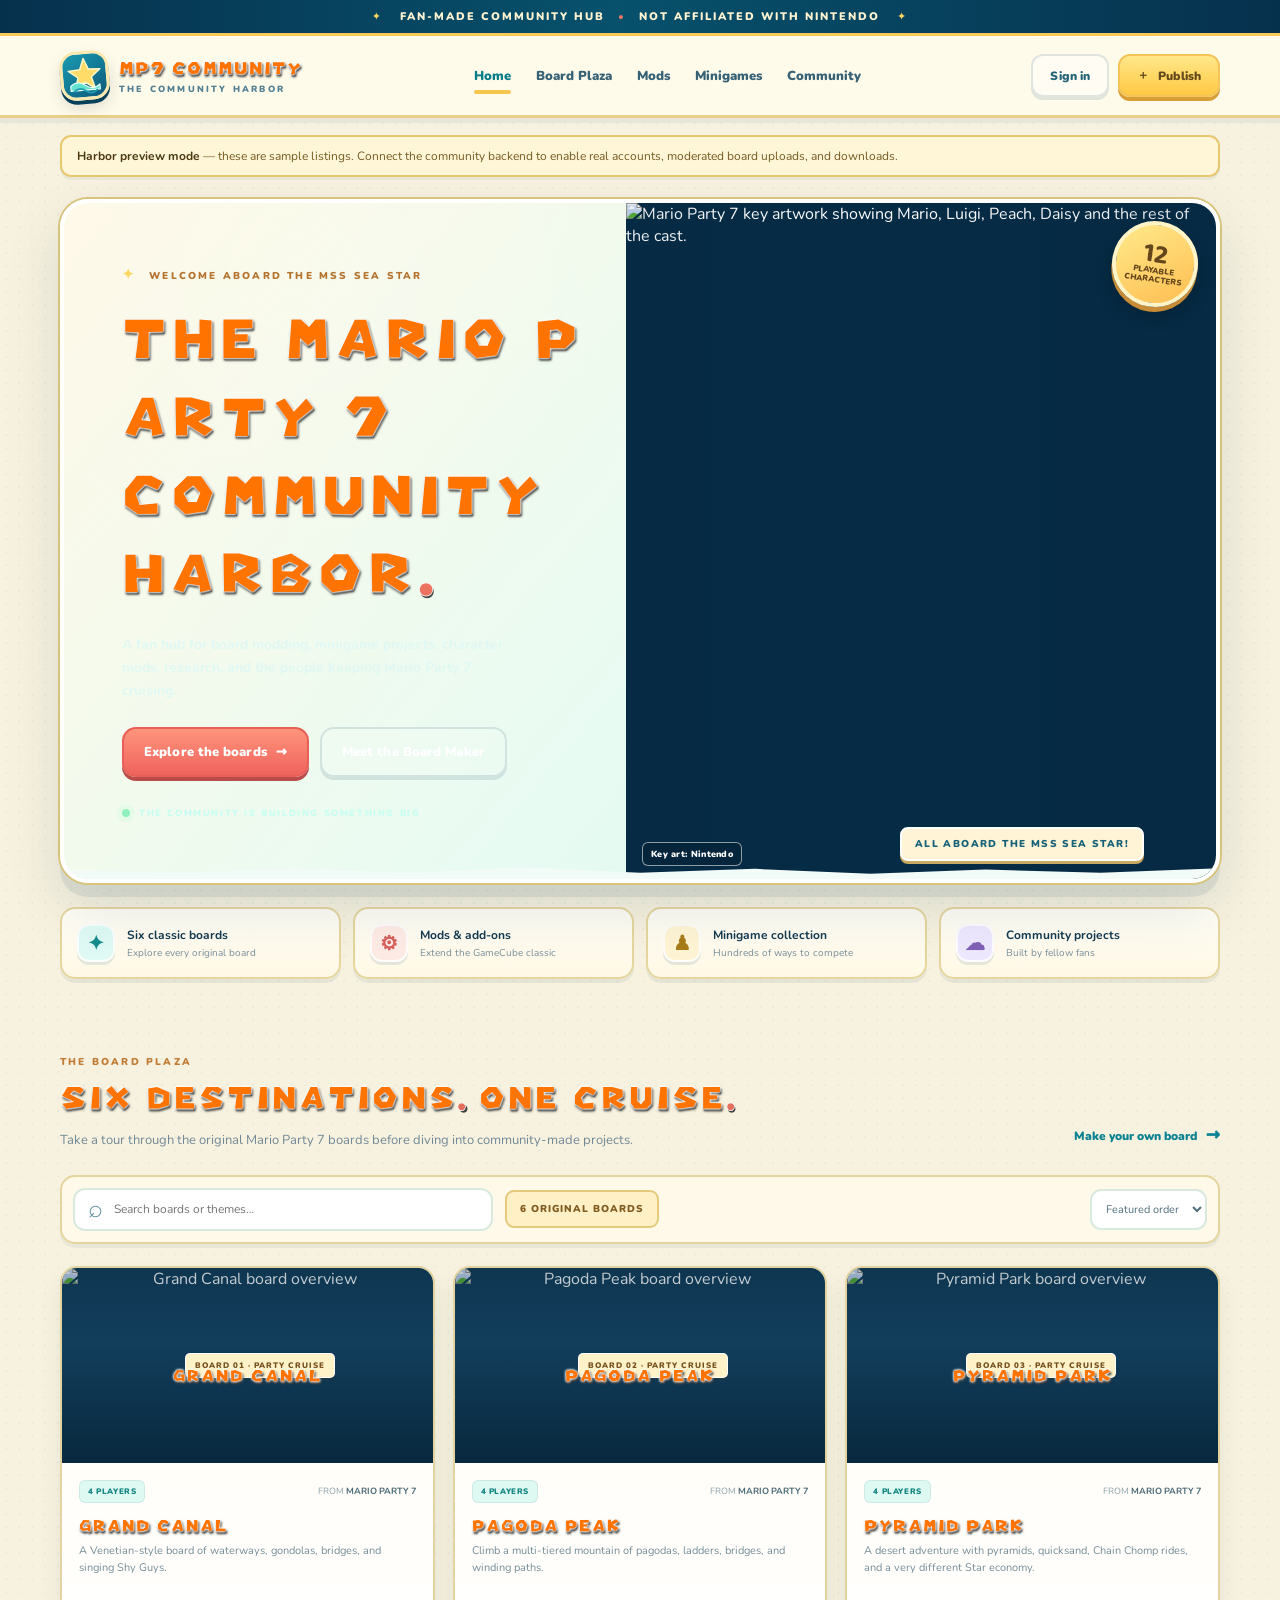
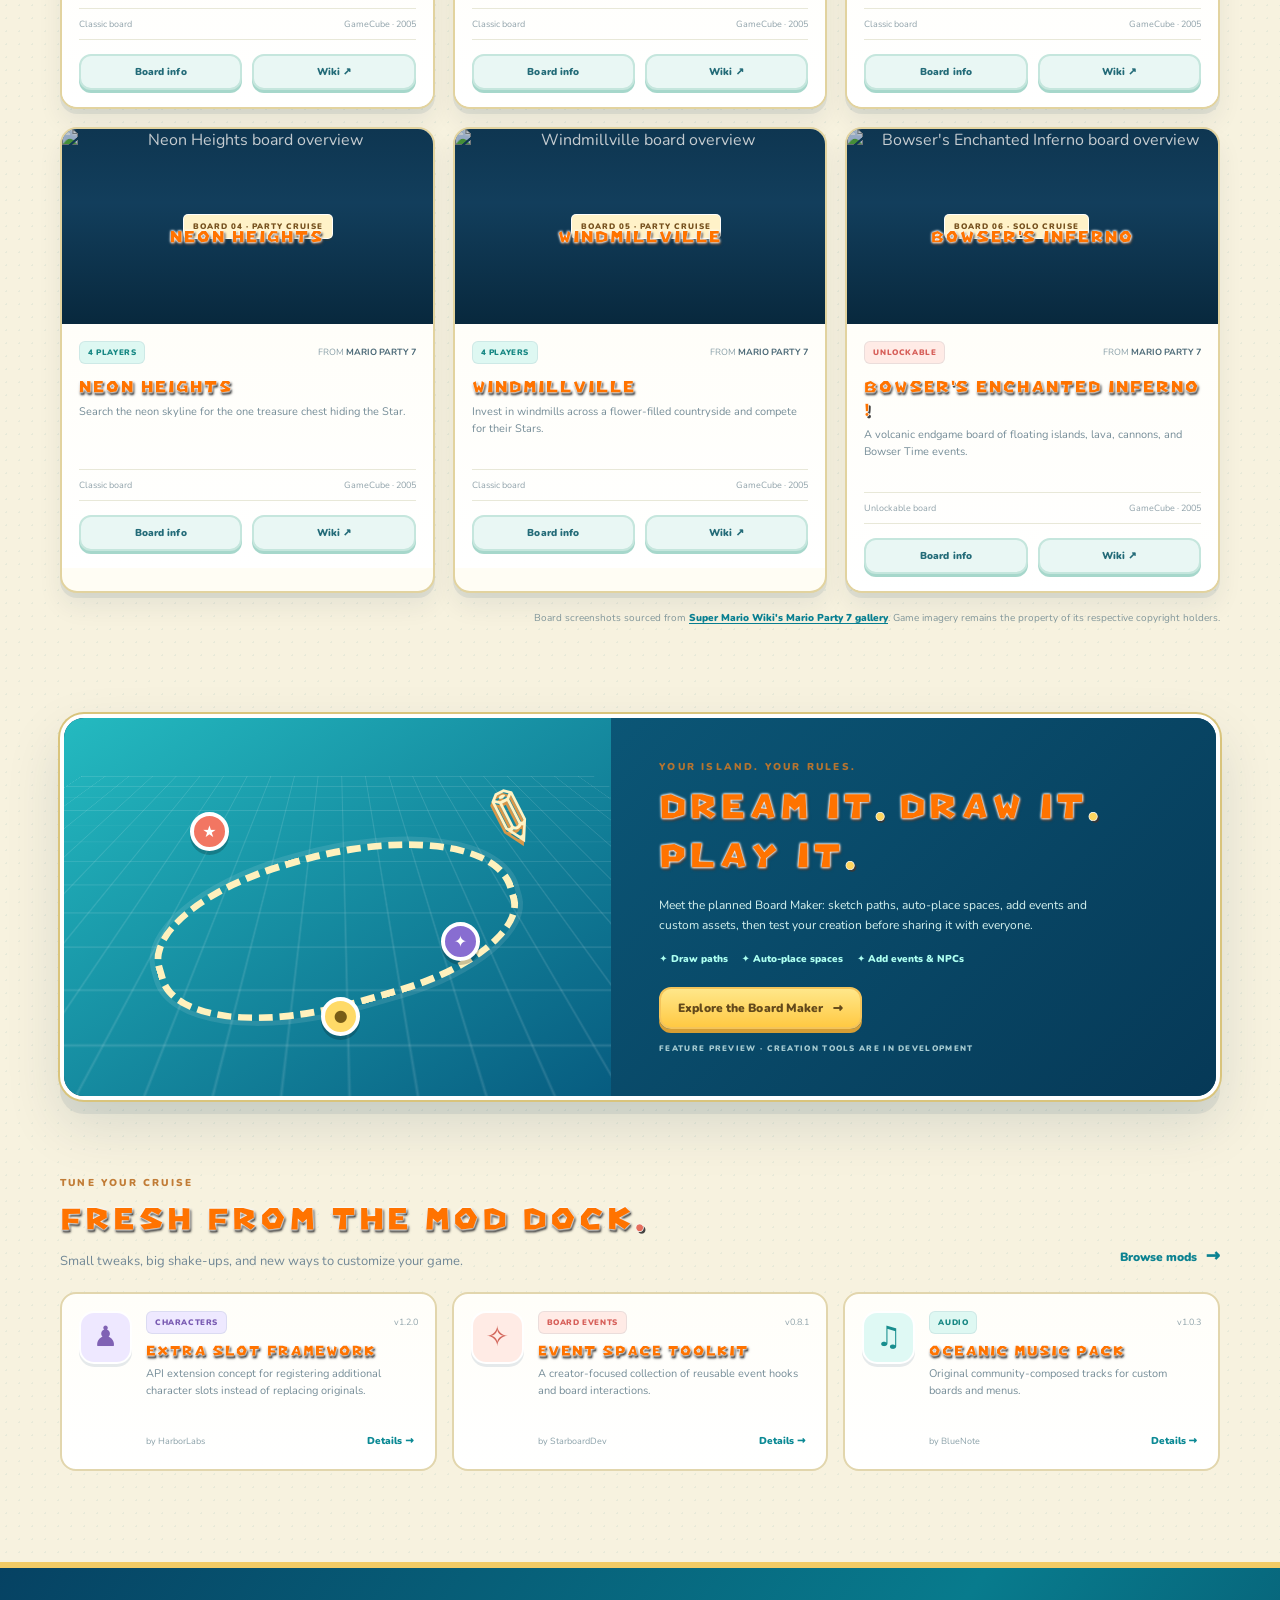
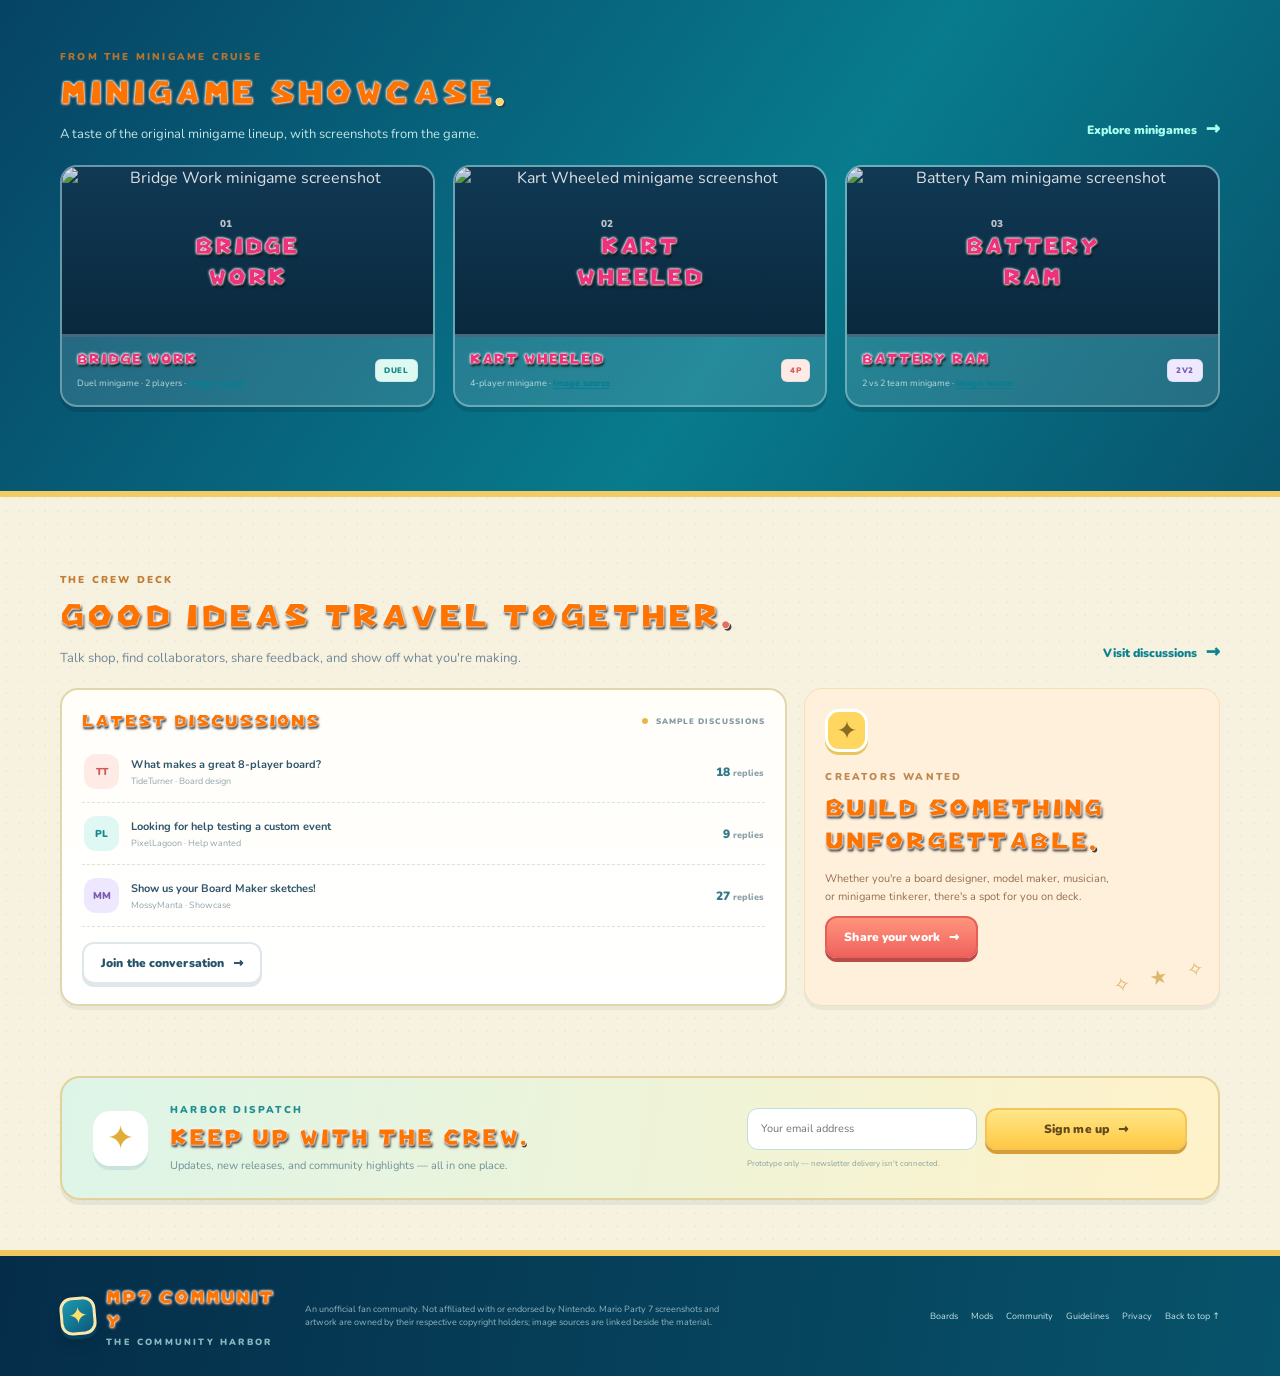
==== commit c32f76a4: "Remove direct font-sheet attribution from public page" ====
--- a/index.html
+++ b/index.html
@@ -142,7 +142,7 @@
     <section class="newsletter shell"><div class="newsletter-star">✦</div><div><div class="eyebrow">HARBOR DISPATCH</div><h2>Keep up with the crew.</h2><p>Updates, new releases, and community highlights — all in one place.</p></div><form id="newsletterForm" class="newsletter-form"><label class="sr-only" for="emailInput">Email address</label><input id="emailInput" type="email" placeholder="Your email address" required><button class="btn btn-gold" type="submit">Sign me up <span>→</span></button><small>Prototype only — newsletter delivery isn't connected.</small></form></section>
   </main>
 
-  <footer class="site-footer"><div class="shell footer-inner"><a class="brand footer-brand" href="#home"><span class="brand-mark small-mark">✦</span><span class="brand-copy"><strong>MP7 <em>COMMUNITY</em></strong><small>THE COMMUNITY HARBOR</small></span></a><p>An unofficial fan community. Not affiliated with or endorsed by Nintendo. Mario Party 7 screenshots and artwork are owned by their respective copyright holders; image sources are linked beside the material.<small class="typeface-credit">Mario Party Hudson lettering reconstructed by Luanicus; original font recreation by blueberrymuffin. © Nintendo &amp; Hudson Soft.</small></p><div class="footer-links"><a href="#boards">Boards</a><a href="#mods">Mods</a><a href="#community">Community</a><a href="community-guidelines.html">Guidelines</a><a href="privacy.html">Privacy</a><a href="#home">Back to top ↑</a></div></div></footer>
+  <footer class="site-footer"><div class="shell footer-inner"><a class="brand footer-brand" href="#home"><span class="brand-mark small-mark">✦</span><span class="brand-copy"><strong>MP7 <em>COMMUNITY</em></strong><small>THE COMMUNITY HARBOR</small></span></a><p>An unofficial fan community. Not affiliated with or endorsed by Nintendo. Mario Party 7 screenshots and artwork are owned by their respective copyright holders; image sources are linked beside the material.</p><div class="footer-links"><a href="#boards">Boards</a><a href="#mods">Mods</a><a href="#community">Community</a><a href="community-guidelines.html">Guidelines</a><a href="privacy.html">Privacy</a><a href="#home">Back to top ↑</a></div></div></footer>
 
   <div class="modal-backdrop" id="modalBackdrop" hidden>
     <section class="modal" role="dialog" aria-modal="true" aria-labelledby="modalTitle">
--- a/styles.css
+++ b/styles.css
@@ -123,3 +123,45 @@
 .mini-art strong{align-self:end;margin:0 0 15px;font-size:27px}
 .mini-info small a{font-size:9px}
 @media(max-width:720px){.image-credit-line{text-align:left}.board-count{order:2}.hero-credit{bottom:11px}}
+
+/* Mario Party 7 character-sheet lettering. The glyphs stay real HTML text
+   for accessible labels, while the visual letters use the extracted atlas. */
+.mp7-font-main,.mp7-font-mini{
+  text-transform:uppercase;
+  letter-spacing:0;
+  font-family:"Baloo 2",system-ui,sans-serif;
+}
+.mp7-glyph{
+  display:inline-block;
+  flex:none;
+  background-repeat:no-repeat;
+  background-origin:border-box;
+  overflow:hidden;
+  vertical-align:-.055em;
+}
+.mp7-font-main .mp7-glyph{
+  filter:drop-shadow(0 0 1px #fff) drop-shadow(0 0 1px #fff) drop-shadow(1.5px 2px 0 rgba(57,57,57,.95));
+}
+.mp7-font-mini .mp7-glyph{
+  filter:drop-shadow(0 0 1px #fff) drop-shadow(0 0 1px #fff) drop-shadow(1.5px 2px 0 rgba(0,0,0,.9));
+}
+.mp7-space{display:inline-block;width:.32em}
+.mp7-font-fallback{
+  display:inline-block;
+  color:#ff7300;
+  -webkit-text-stroke:.7px #fff;
+  text-shadow:1.5px 2px 0 rgba(57,57,57,.95);
+  font-family:"Baloo 2",system-ui,sans-serif;
+  font-weight:900;
+}
+.mp7-font-mini .mp7-font-fallback{
+  color:#ef317b;
+  text-shadow:1.5px 2px 0 rgba(0,0,0,.9);
+}
+.mp7-font-ready .mp7-font-main,.mp7-font-ready .mp7-font-mini{line-height:1.15}
+.typeface-credit{display:block;margin-top:7px;color:#88aeb4;font-size:8px;line-height:1.5}
+@media(max-width:720px){
+  .hero h1.mp7-font-main{font-size:46px}
+  .section-heading h2.mp7-font-main{letter-spacing:0}
+  .typeface-credit{font-size:8px}
+}
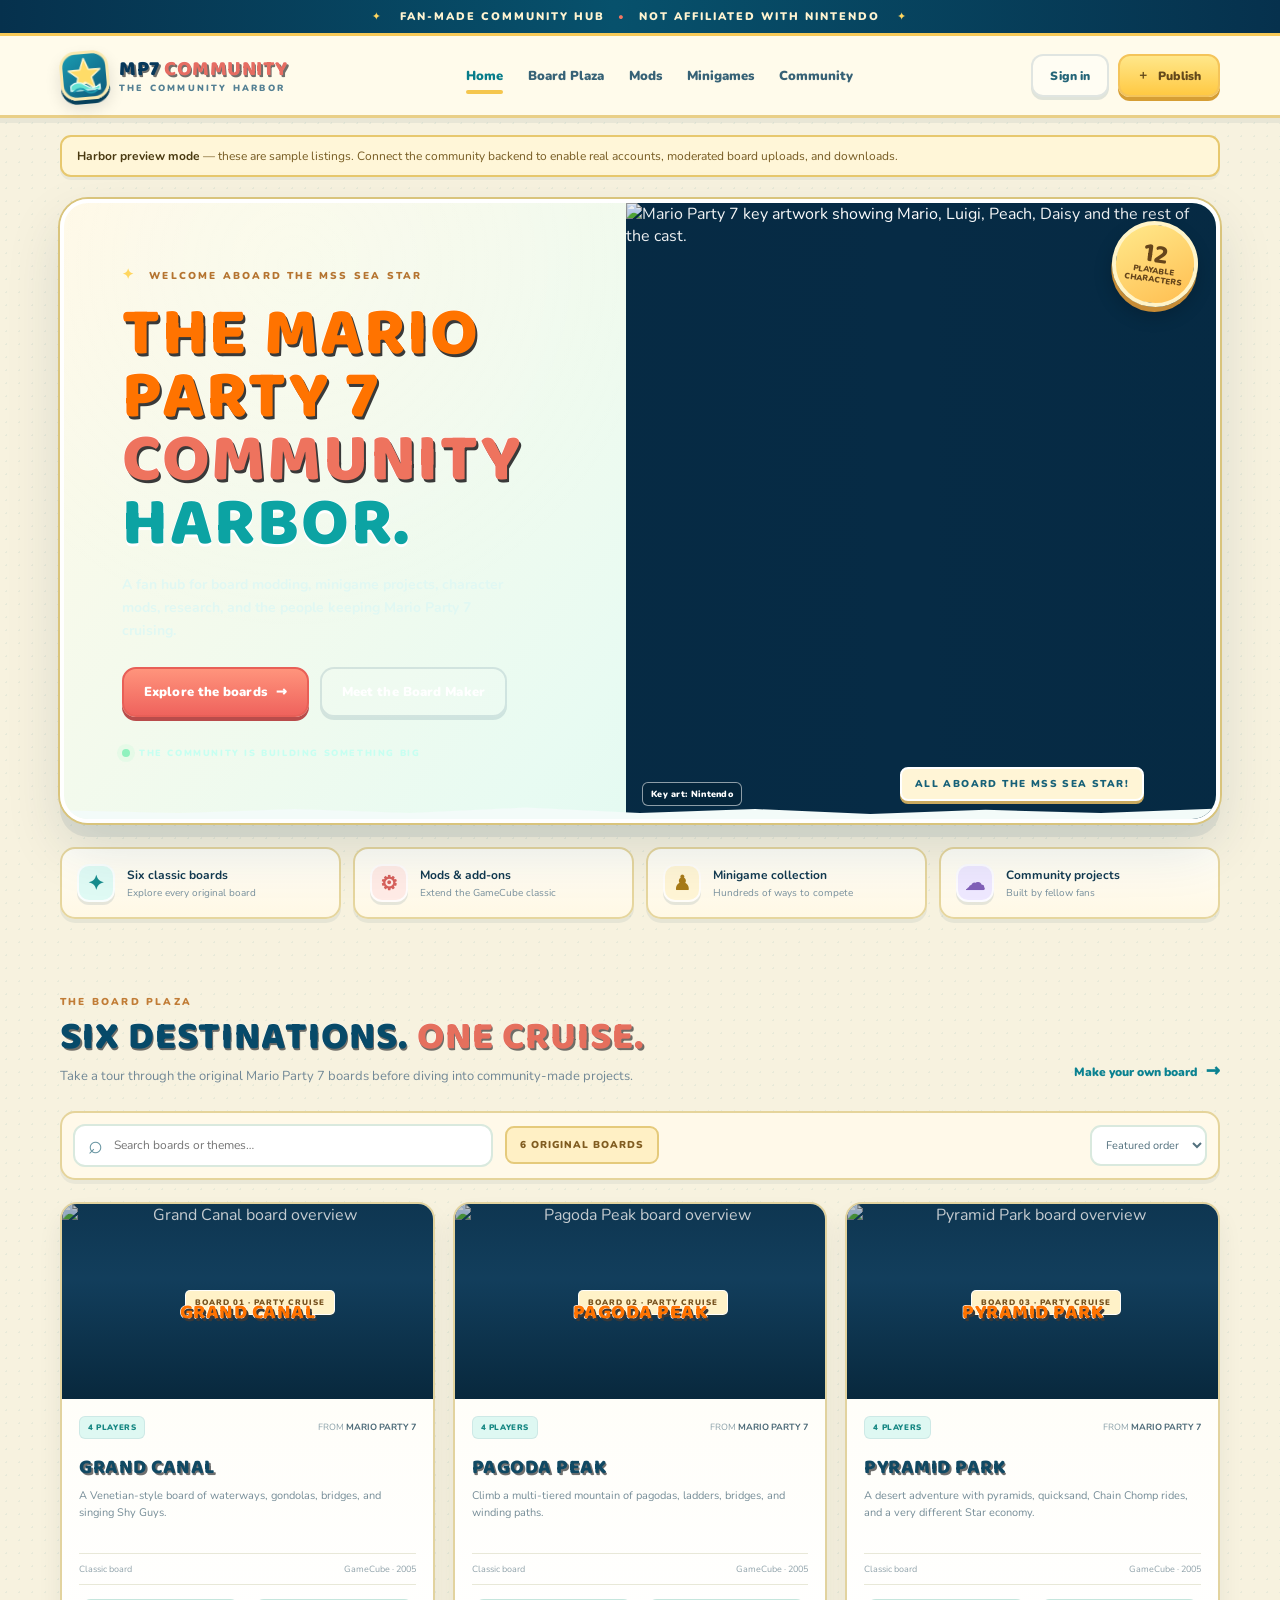
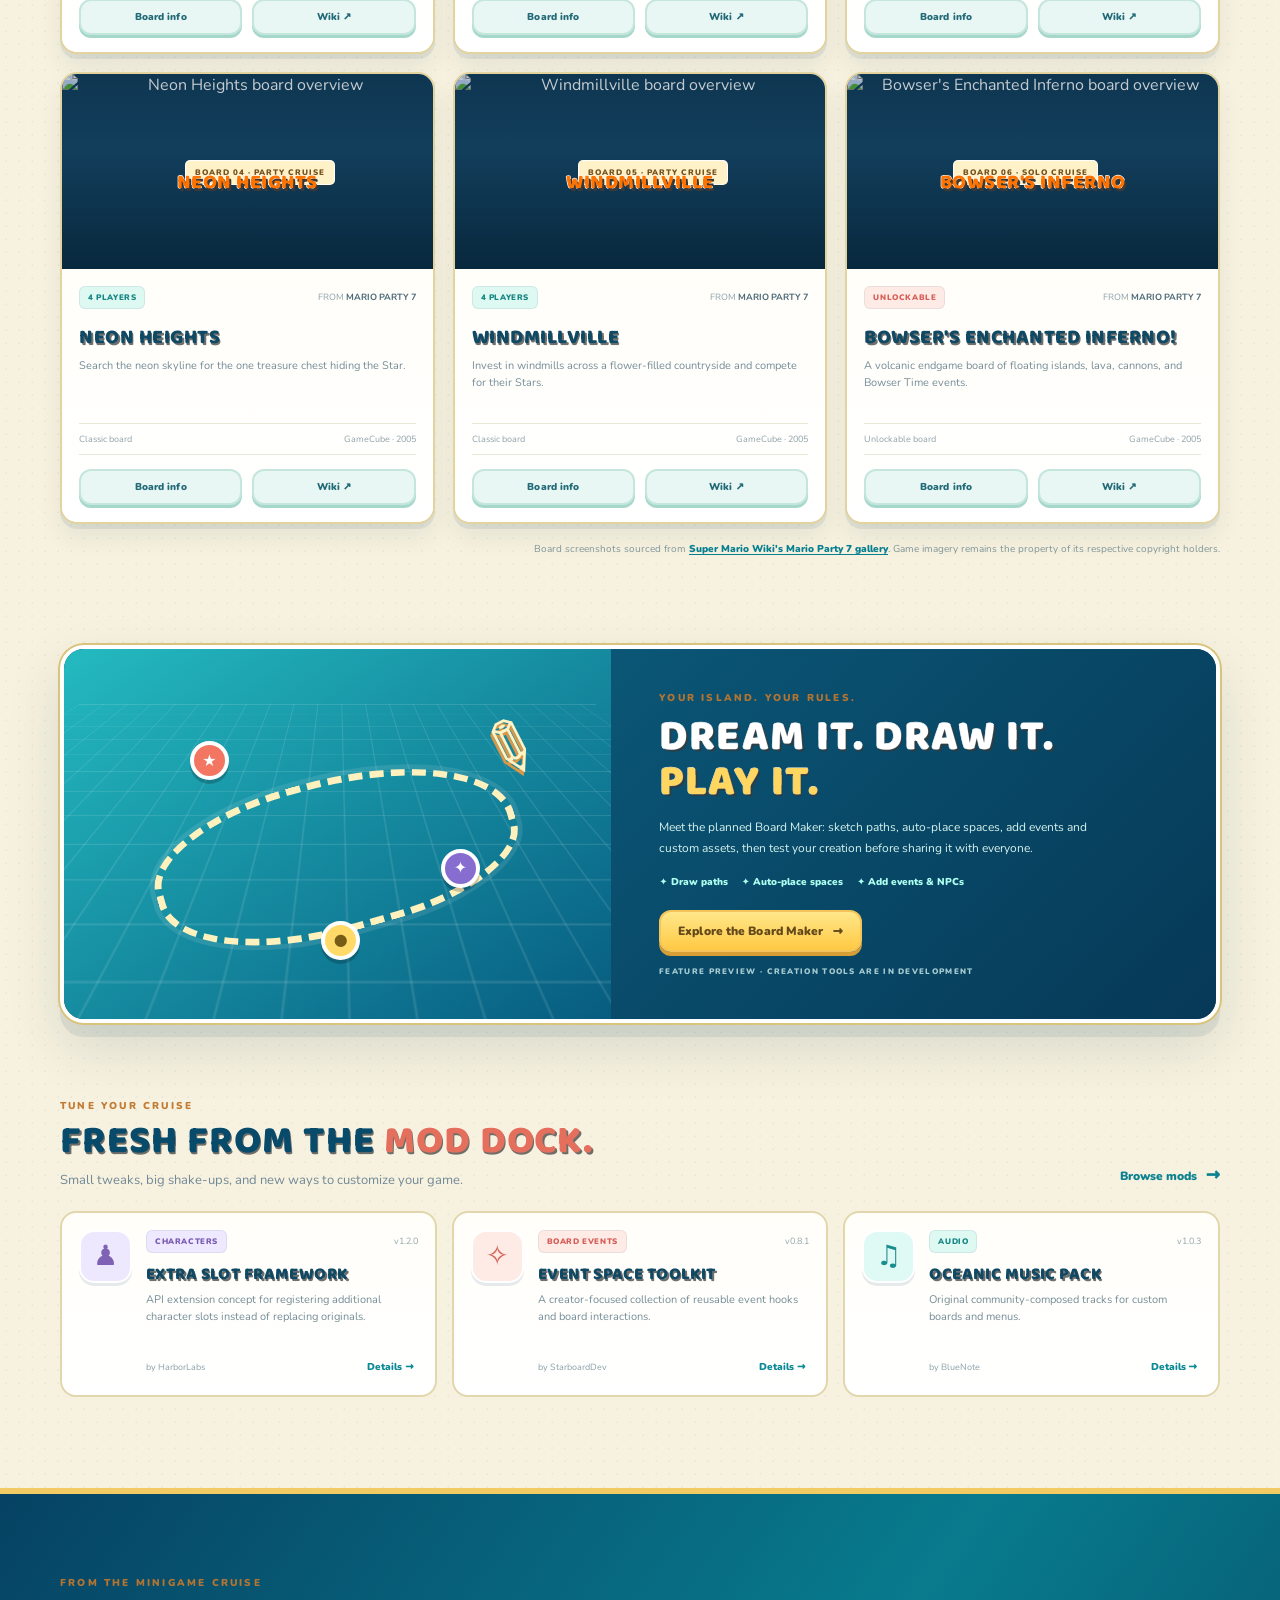
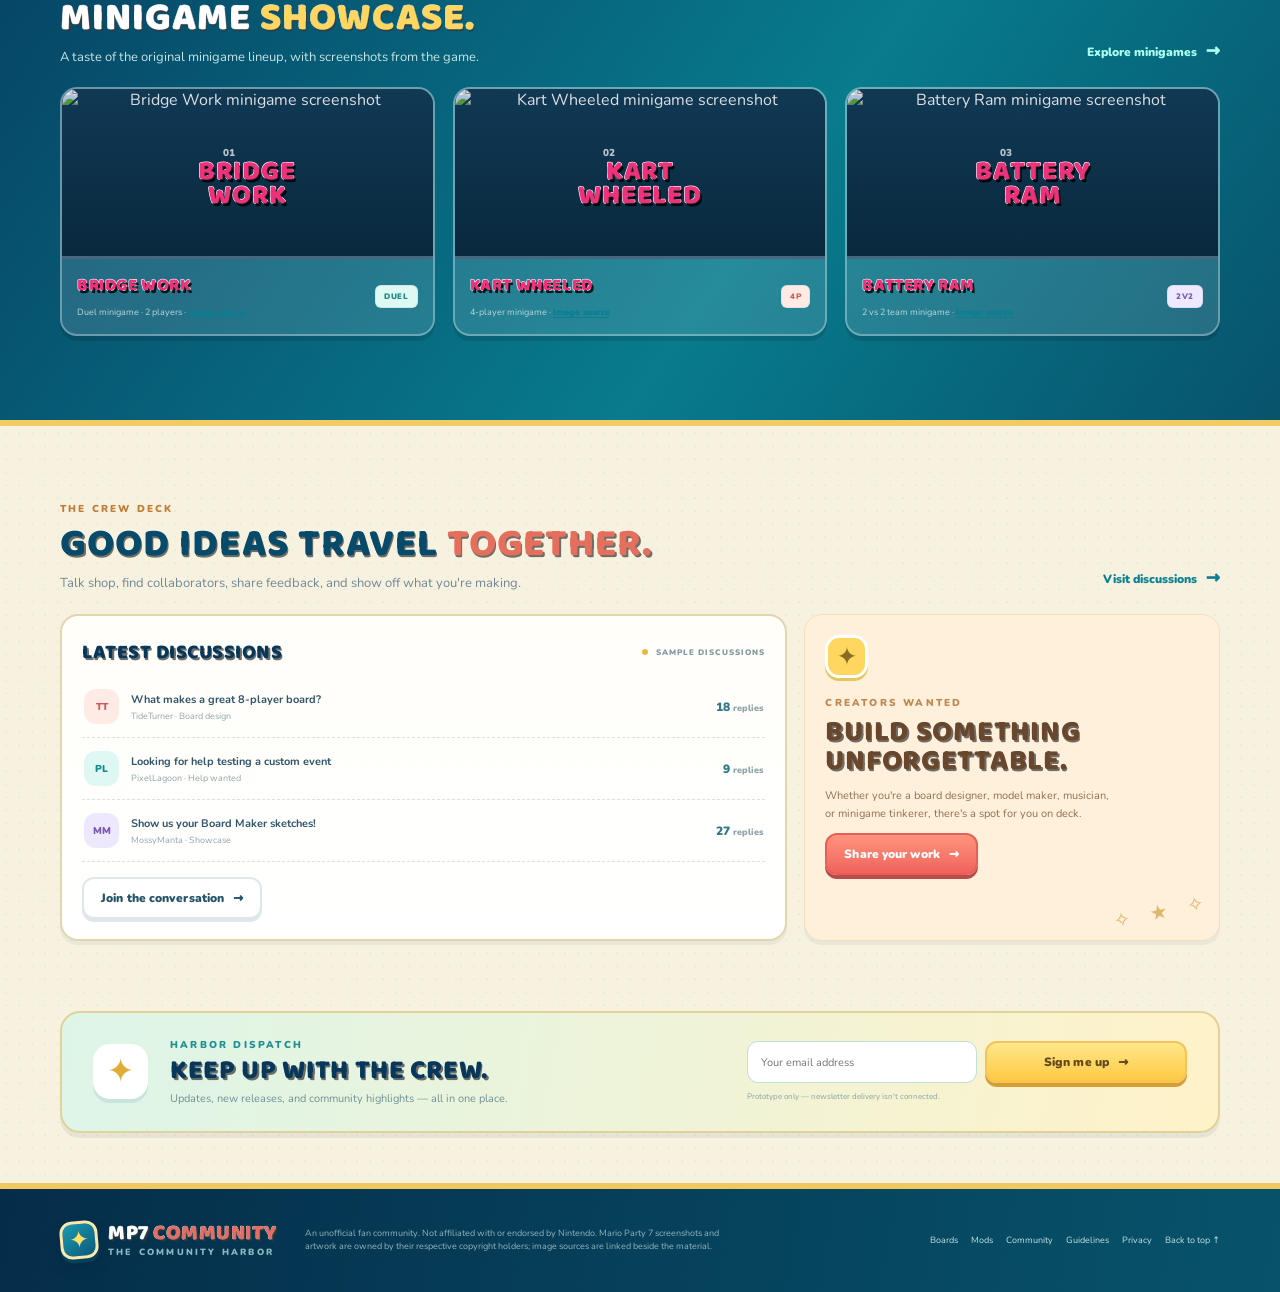
==== commit f4e47431: "Load Lilita One display typeface" ====
--- a/index.html
+++ b/index.html
@@ -8,7 +8,7 @@
   <title>MP7 Community Harbor — Fan Community</title>
   <link rel="preconnect" href="https://fonts.googleapis.com">
   <link rel="preconnect" href="https://fonts.gstatic.com" crossorigin>
-  <link href="https://fonts.googleapis.com/css2?family=Baloo+2:wght@500;600;700;800&family=Nunito:wght@400;600;700;800;900&display=swap" rel="stylesheet">
+  <link href="https://fonts.googleapis.com/css2?family=Baloo+2:wght@500;600;700;800&family=Lilita+One&family=Nunito:wght@400;600;700;800;900&display=swap" rel="stylesheet">
   <link rel="stylesheet" href="styles.css" />
 </head>
 <body>
--- a/styles.css
+++ b/styles.css
@@ -124,44 +124,30 @@
 .mini-info small a{font-size:9px}
 @media(max-width:720px){.image-credit-line{text-align:left}.board-count{order:2}.hero-credit{bottom:11px}}
 
-/* Mario Party 7 character-sheet lettering. The glyphs stay real HTML text
-   for accessible labels, while the visual letters use the extracted atlas. */
-.mp7-font-main,.mp7-font-mini{
-  text-transform:uppercase;
-  letter-spacing:0;
-  font-family:"Baloo 2",system-ui,sans-serif;
-}
-.mp7-glyph{
-  display:inline-block;
-  flex:none;
-  background-repeat:no-repeat;
-  background-origin:border-box;
-  overflow:hidden;
-  vertical-align:-.055em;
-}
-.mp7-font-main .mp7-glyph{
-  filter:drop-shadow(0 0 1px #fff) drop-shadow(0 0 1px #fff) drop-shadow(1.5px 2px 0 rgba(57,57,57,.95));
-}
-.mp7-font-mini .mp7-glyph{
-  filter:drop-shadow(0 0 1px #fff) drop-shadow(0 0 1px #fff) drop-shadow(1.5px 2px 0 rgba(0,0,0,.9));
-}
-.mp7-space{display:inline-block;width:.32em}
-.mp7-font-fallback{
-  display:inline-block;
-  color:#ff7300;
-  -webkit-text-stroke:.7px #fff;
-  text-shadow:1.5px 2px 0 rgba(57,57,57,.95);
+
+/* Original party-game display treatment, using licensed Baloo 2 lettering. */
+.hero h1,.section-heading h2,.maker-copy h2,.thumb-title,
+.card-body h3,.mod-info h3,.creator-panel h3,.newsletter h2,
+.panel-head h3,.modal h2,.brand-copy strong{
   font-family:"Baloo 2",system-ui,sans-serif;
   font-weight:900;
+  text-transform:uppercase;
+  letter-spacing:.025em;
+  -webkit-text-stroke:.7px rgba(255,255,255,.92);
+  paint-order:stroke fill;
+  text-shadow:1.5px 2px 0 rgba(57,57,57,.72);
 }
-.mp7-font-mini .mp7-font-fallback{
+.hero h1,.thumb-title{color:#ff7300;-webkit-text-stroke:1.3px #fff;text-shadow:2px 3px 0 #393939}
+.mini-art strong,.mini-info h3{
+  font-family:"Baloo 2",system-ui,sans-serif;
+  font-weight:900;
+  text-transform:uppercase;
+  letter-spacing:.035em;
   color:#ef317b;
-  text-shadow:1.5px 2px 0 rgba(0,0,0,.9);
+  -webkit-text-stroke:1.2px #fff;
+  paint-order:stroke fill;
+  text-shadow:2px 3px 0 rgba(0,0,0,.82);
 }
-.mp7-font-ready .mp7-font-main,.mp7-font-ready .mp7-font-mini{line-height:1.15}
-.typeface-credit{display:block;margin-top:7px;color:#88aeb4;font-size:8px;line-height:1.5}
 @media(max-width:720px){
-  .hero h1.mp7-font-main{font-size:46px}
-  .section-heading h2.mp7-font-main{letter-spacing:0}
-  .typeface-credit{font-size:8px}
+  .hero h1{font-size:46px}
 }
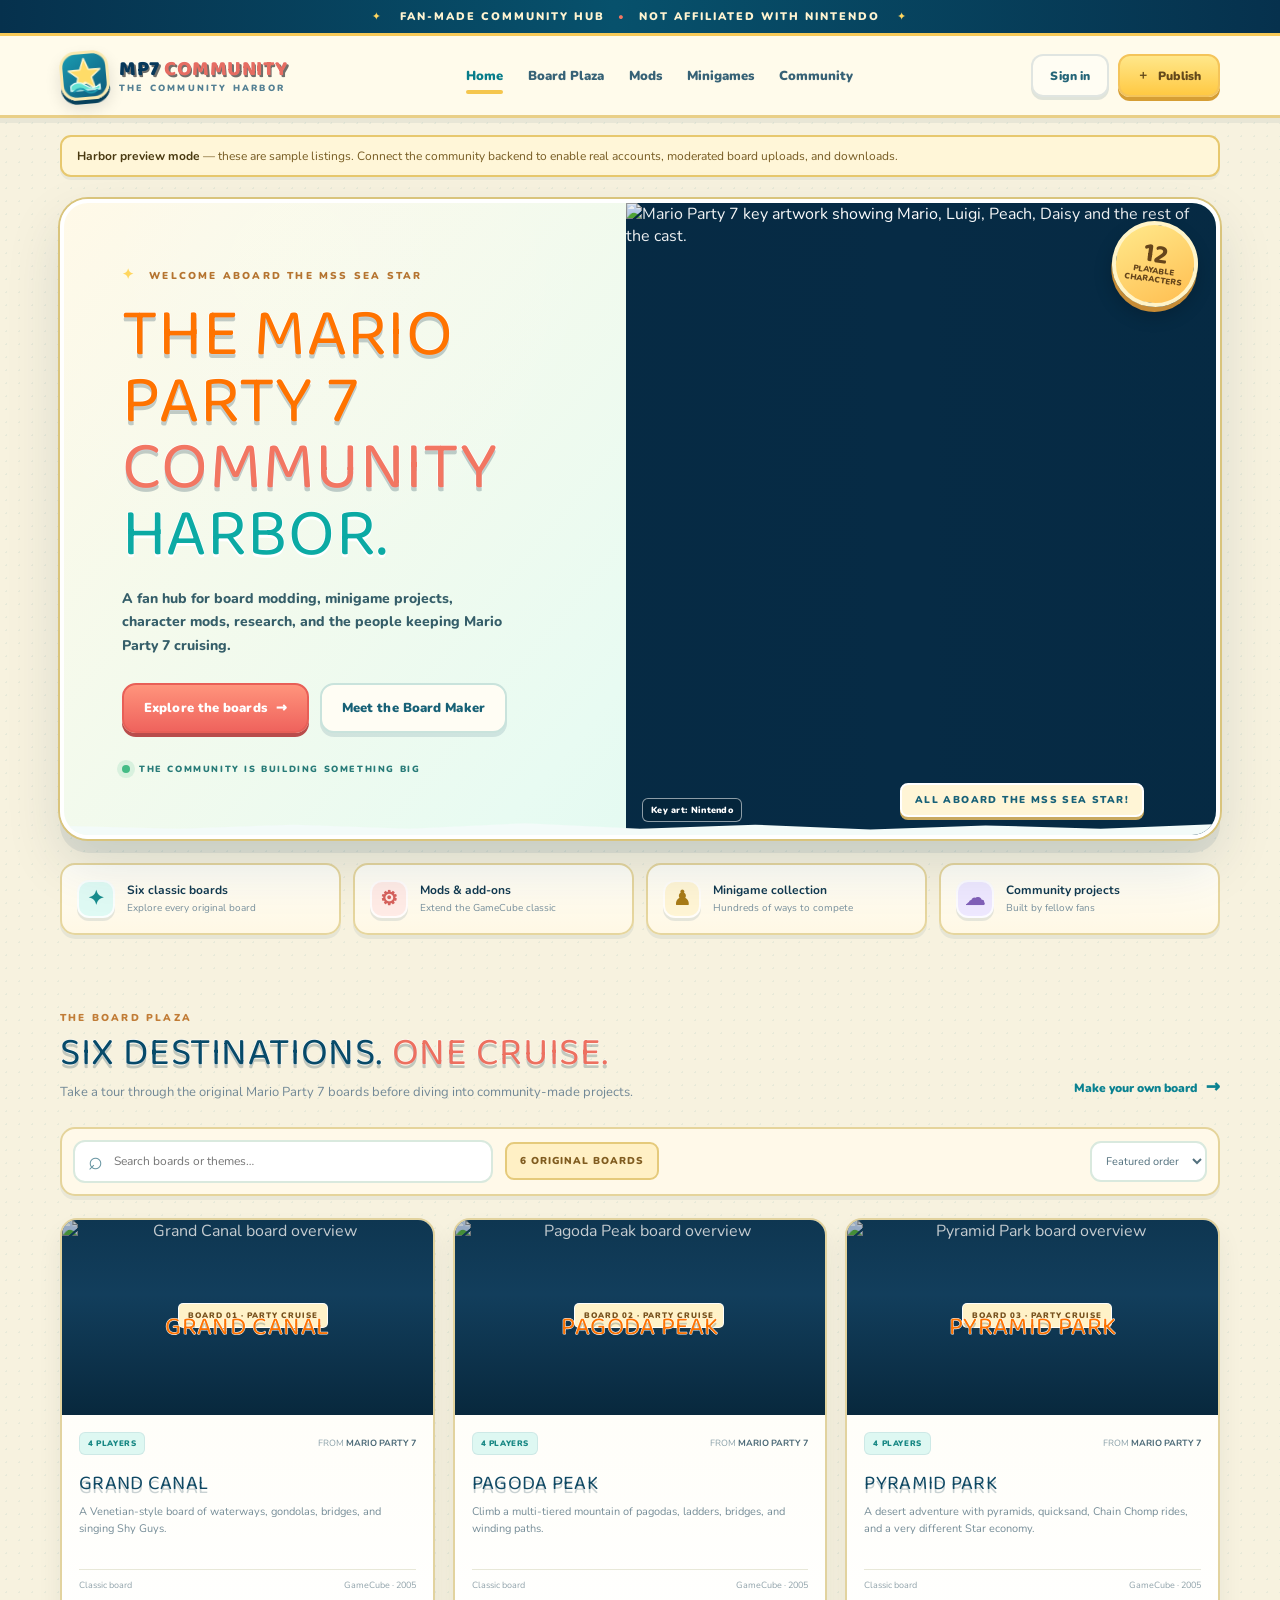
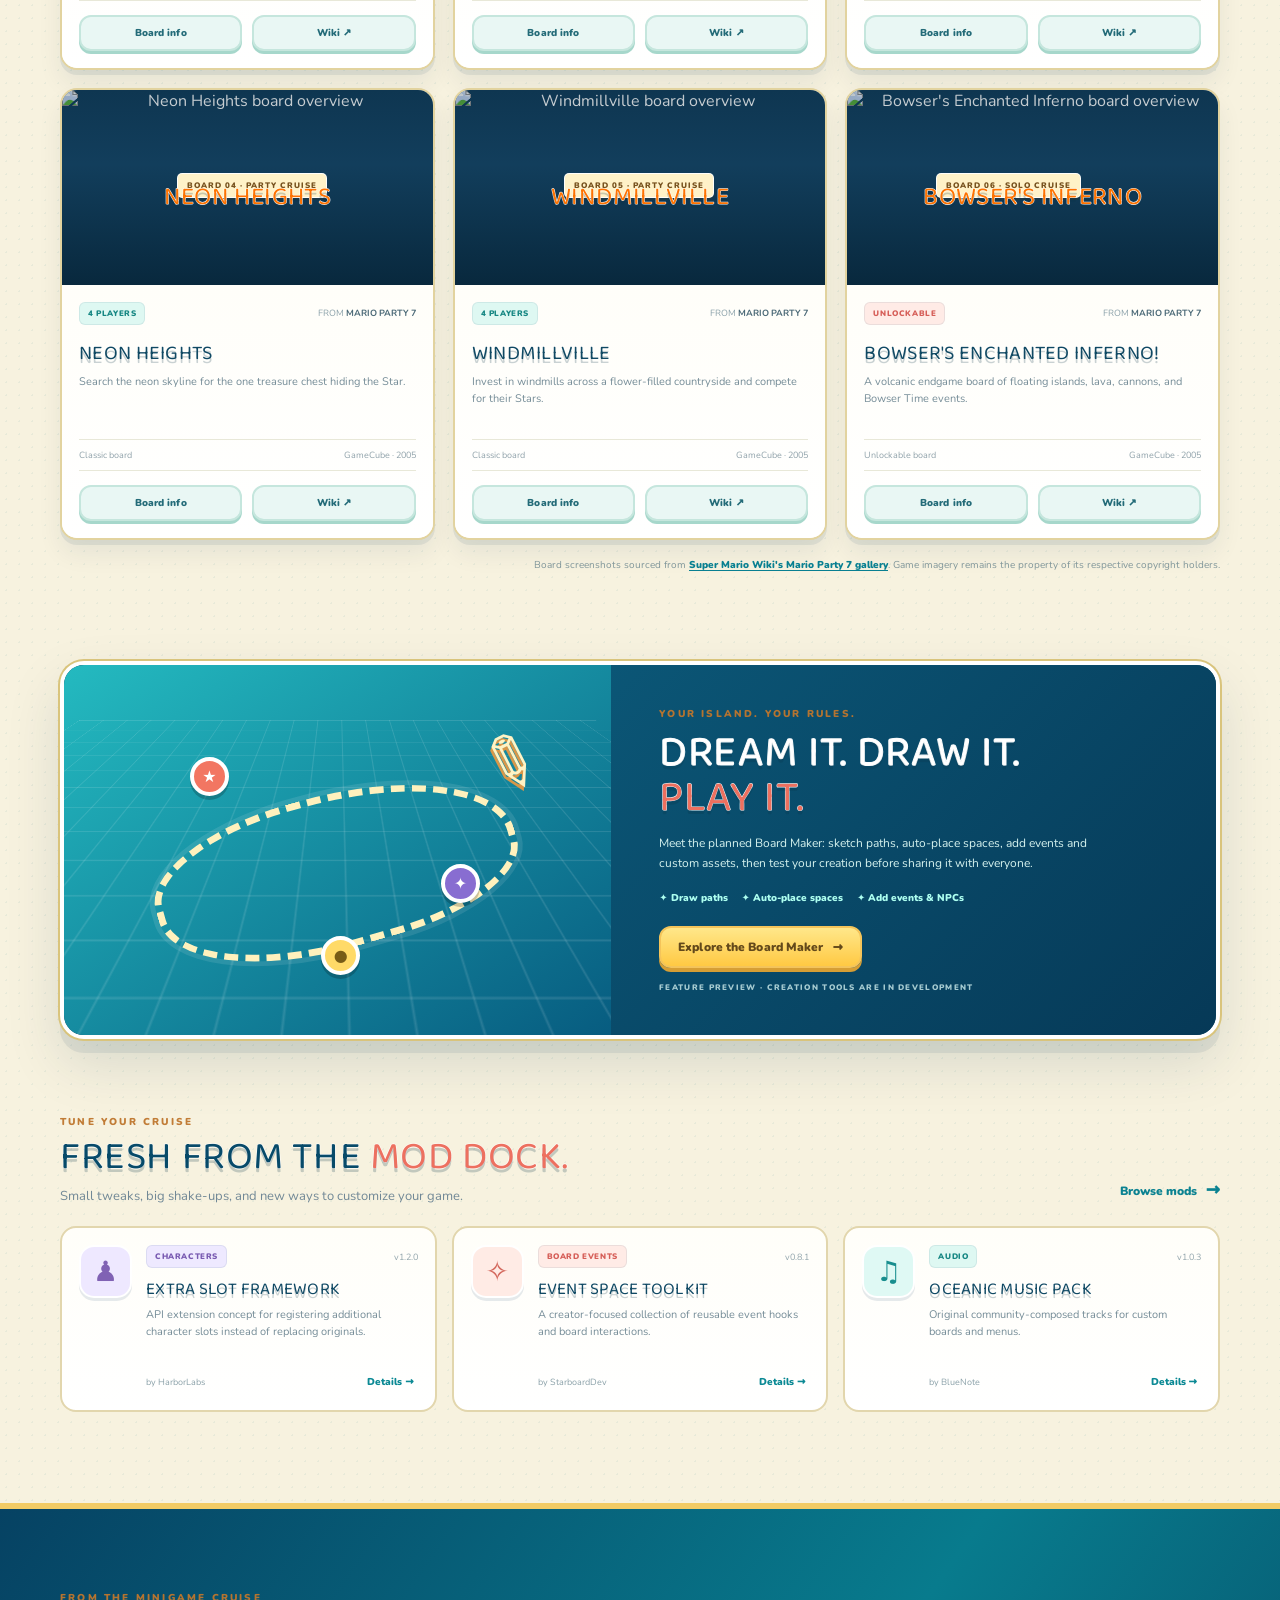
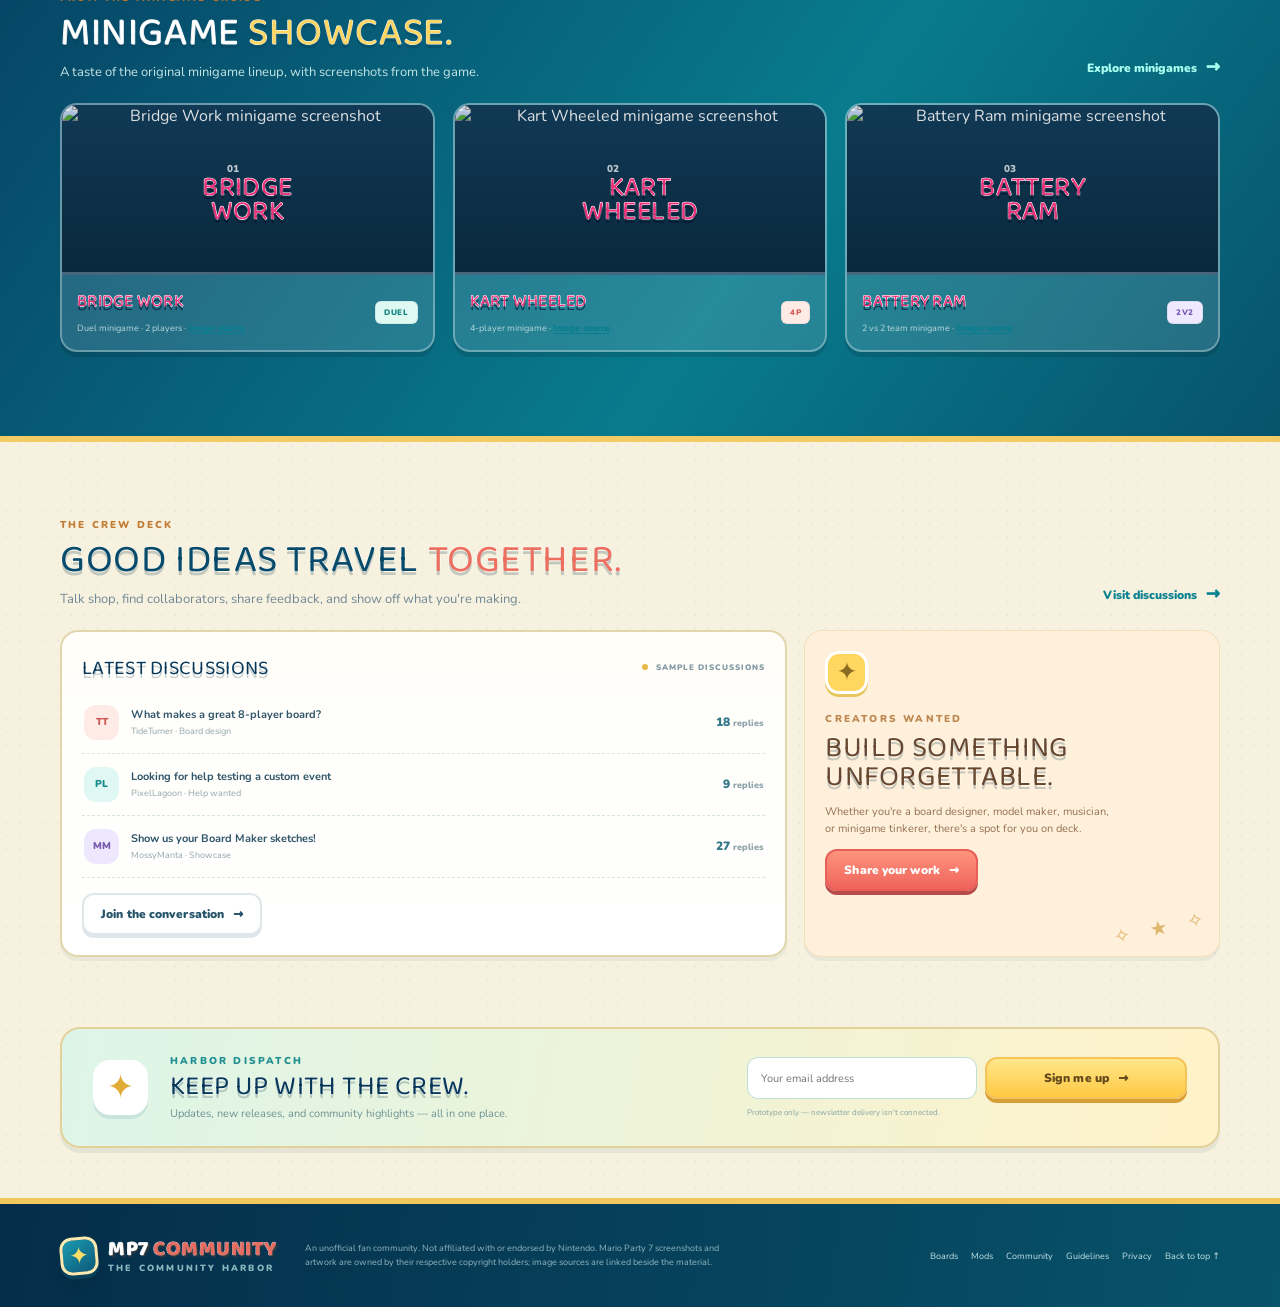
==== commit f81e93fc: "Self-host licensed Lilita One display font" ====
--- a/index.html
+++ b/index.html
@@ -8,7 +8,7 @@
   <title>MP7 Community Harbor — Fan Community</title>
   <link rel="preconnect" href="https://fonts.googleapis.com">
   <link rel="preconnect" href="https://fonts.gstatic.com" crossorigin>
-  <link href="https://fonts.googleapis.com/css2?family=Baloo+2:wght@500;600;700;800&family=Lilita+One&family=Nunito:wght@400;600;700;800;900&display=swap" rel="stylesheet">
+  <link href="https://fonts.googleapis.com/css2?family=Baloo+2:wght@500;600;700;800&family=Nunito:wght@400;600;700;800;900&display=swap" rel="stylesheet">
   <link rel="stylesheet" href="styles.css" />
 </head>
 <body>
--- a/styles.css
+++ b/styles.css
@@ -1,3 +1,12 @@
+
+/* Self-hosted OFL display font: Lilita One by Juan Montoreano. */
+@font-face{
+  font-family:"Lilita One";
+  src:url("assets/fonts/LilitaOne-Regular.ttf") format("truetype");
+  font-style:normal;
+  font-weight:400;
+  font-display:swap;
+}
 
 :root{--navy:#092d49;--navy2:#124a65;--blue:#167f9c;--aqua:#5fe0d0;--mint:#d9faf1;--gold:#ffdc68;--coral:#ff786e;--cream:#fff9eb;--ink:#17354b;--muted:#627d8c;--line:#dbe9e8;--paper:#fff;--shadow:0 18px 48px rgba(5,39,62,.14);font-family:"Nunito",system-ui,sans-serif;color:var(--ink);scroll-behavior:smooth}
 *{box-sizing:border-box}body{margin:0;background:#f3fbf9;color:var(--ink);overflow-x:hidden}a{color:inherit;text-decoration:none}button,input,select{font:inherit}button{cursor:pointer}.shell{width:min(1160px,calc(100% - 40px));margin-inline:auto}.top-ribbon{background:#072940;color:#d8fff7;text-align:center;padding:9px 12px;font-size:11px;font-weight:900;letter-spacing:2px}.sparkle{color:var(--gold);padding:0 12px}.ribbon-dot{color:var(--coral);padding:0 8px}
@@ -151,3 +160,62 @@
 @media(max-width:720px){
   .hero h1{font-size:46px}
 }
+
+/* Readable, higher-character display type and stronger hero contrast. */
+.hero h1,
+.section-heading h2,
+.maker-copy h2,
+.thumb-title,
+.card-body h3,
+.mod-info h3,
+.creator-panel h3,
+.newsletter h2,
+.panel-head h3,
+.modal h2 {
+  font-family:"Lilita One","Baloo 2",system-ui,sans-serif;
+  font-weight:400;
+  letter-spacing:.015em;
+  text-transform:uppercase;
+  -webkit-text-stroke:1.1px rgba(255,255,255,.96);
+  paint-order:stroke fill;
+  text-shadow:0 4px 0 rgba(7,48,69,.22);
+}
+.hero h1 {
+  line-height:.98;
+  letter-spacing:.005em;
+  -webkit-text-stroke:1.4px #fff;
+  text-shadow:0 4px 0 rgba(7,48,69,.23);
+}
+.hero h1 span { color:#f27662; }
+.hero h1 i { color:#0caaa4; }
+.section-heading h2 span,.maker-copy h2 span {color:#ed705f}
+.thumb-title {font-size:25px;line-height:1.02}
+.mini-art strong,.mini-info h3 {
+  font-family:"Lilita One","Baloo 2",system-ui,sans-serif;
+  font-weight:400;
+  letter-spacing:.015em;
+  text-transform:uppercase;
+  -webkit-text-stroke:1.15px #fff;
+  paint-order:stroke fill;
+  text-shadow:0 4px 0 rgba(5,25,49,.68);
+}
+.hero-lede {
+  color:#355e69;
+  font-size:14px;
+  font-weight:800;
+  line-height:1.7;
+  text-shadow:none;
+}
+.hero-note {color:#287b78;text-shadow:none}
+.hero-note .online-pulse {background:#45bc86;box-shadow:0 0 0 5px rgba(69,188,134,.15)}
+.hero .btn-outline {
+  background:#fffdf4;
+  border:2px solid #c9e3dc;
+  color:#176176;
+  box-shadow:0 4px 0 rgba(7,56,90,.12);
+}
+.hero .btn-outline:hover {background:#fff;color:#06466b;transform:translateY(-2px)}
+@media(max-width:720px) {
+  .hero h1 {font-size:clamp(42px,11vw,54px)}
+  .hero-lede {font-size:13px}
+}
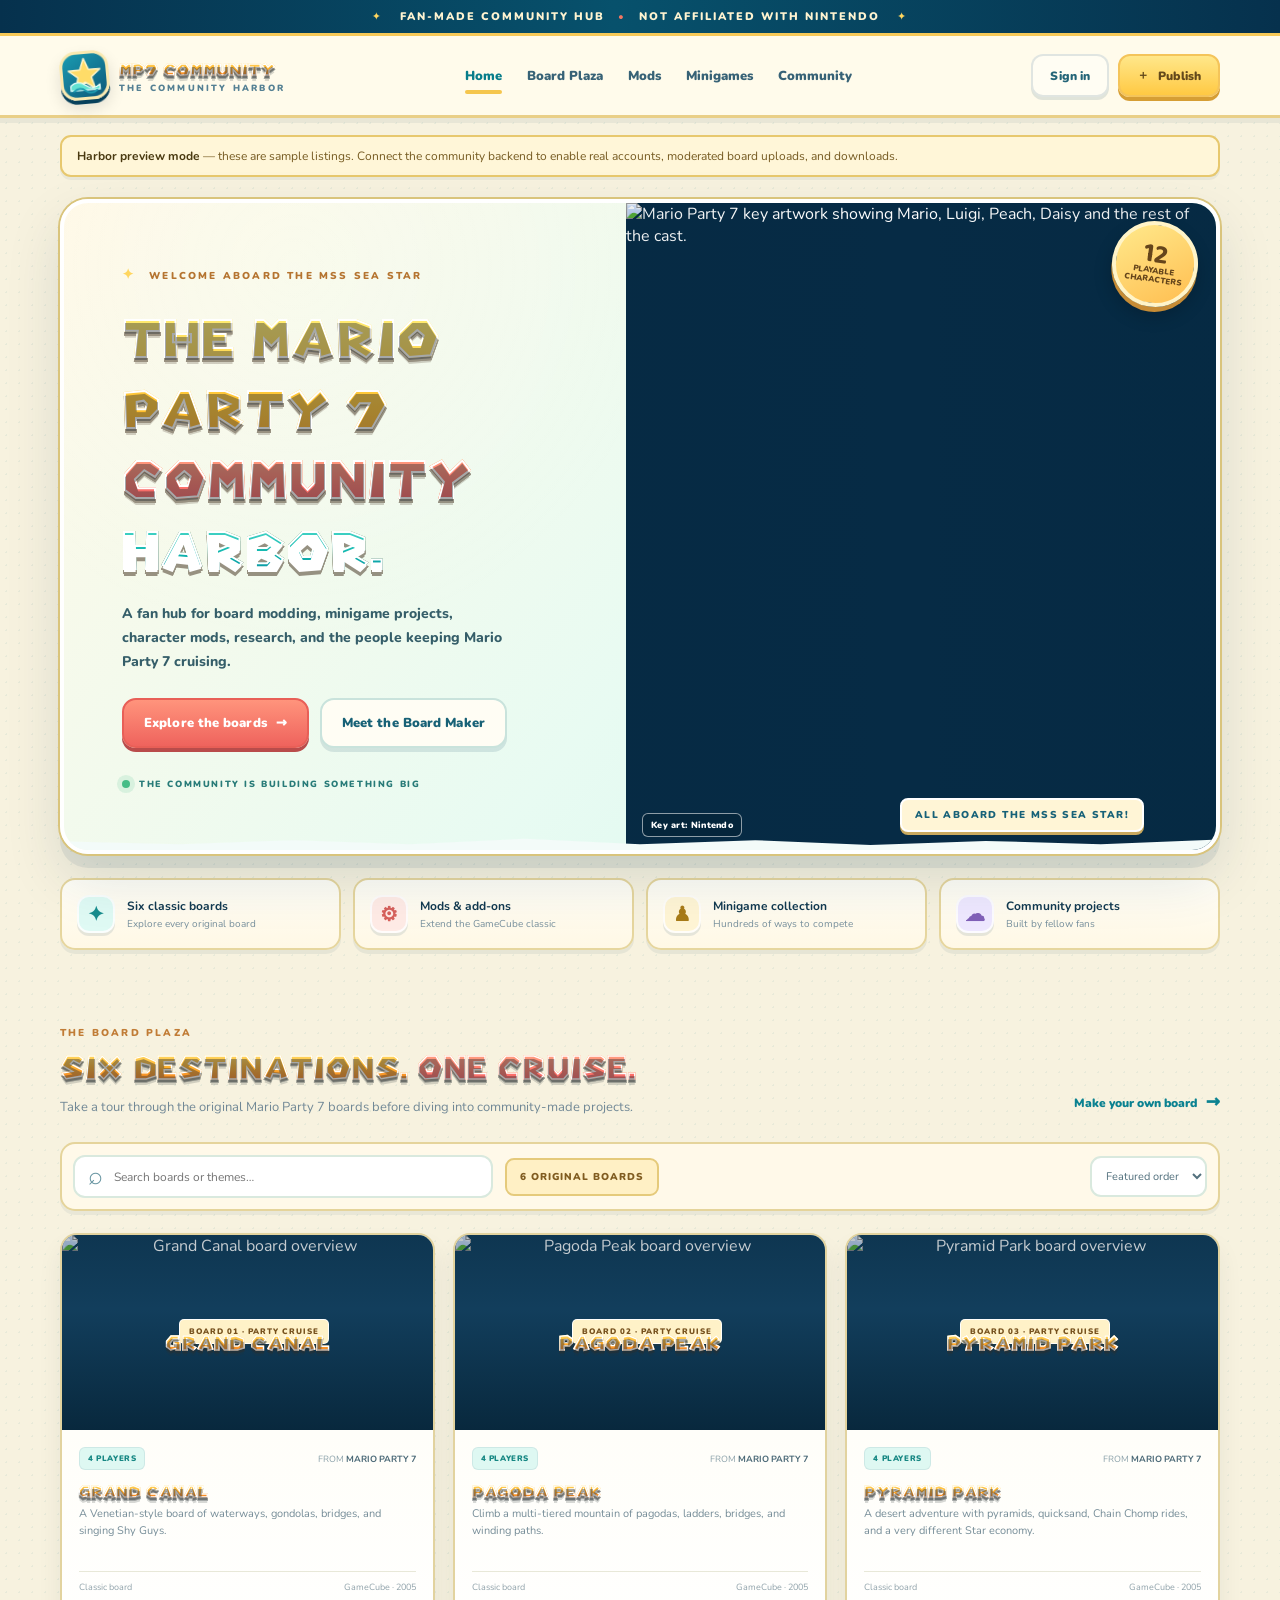
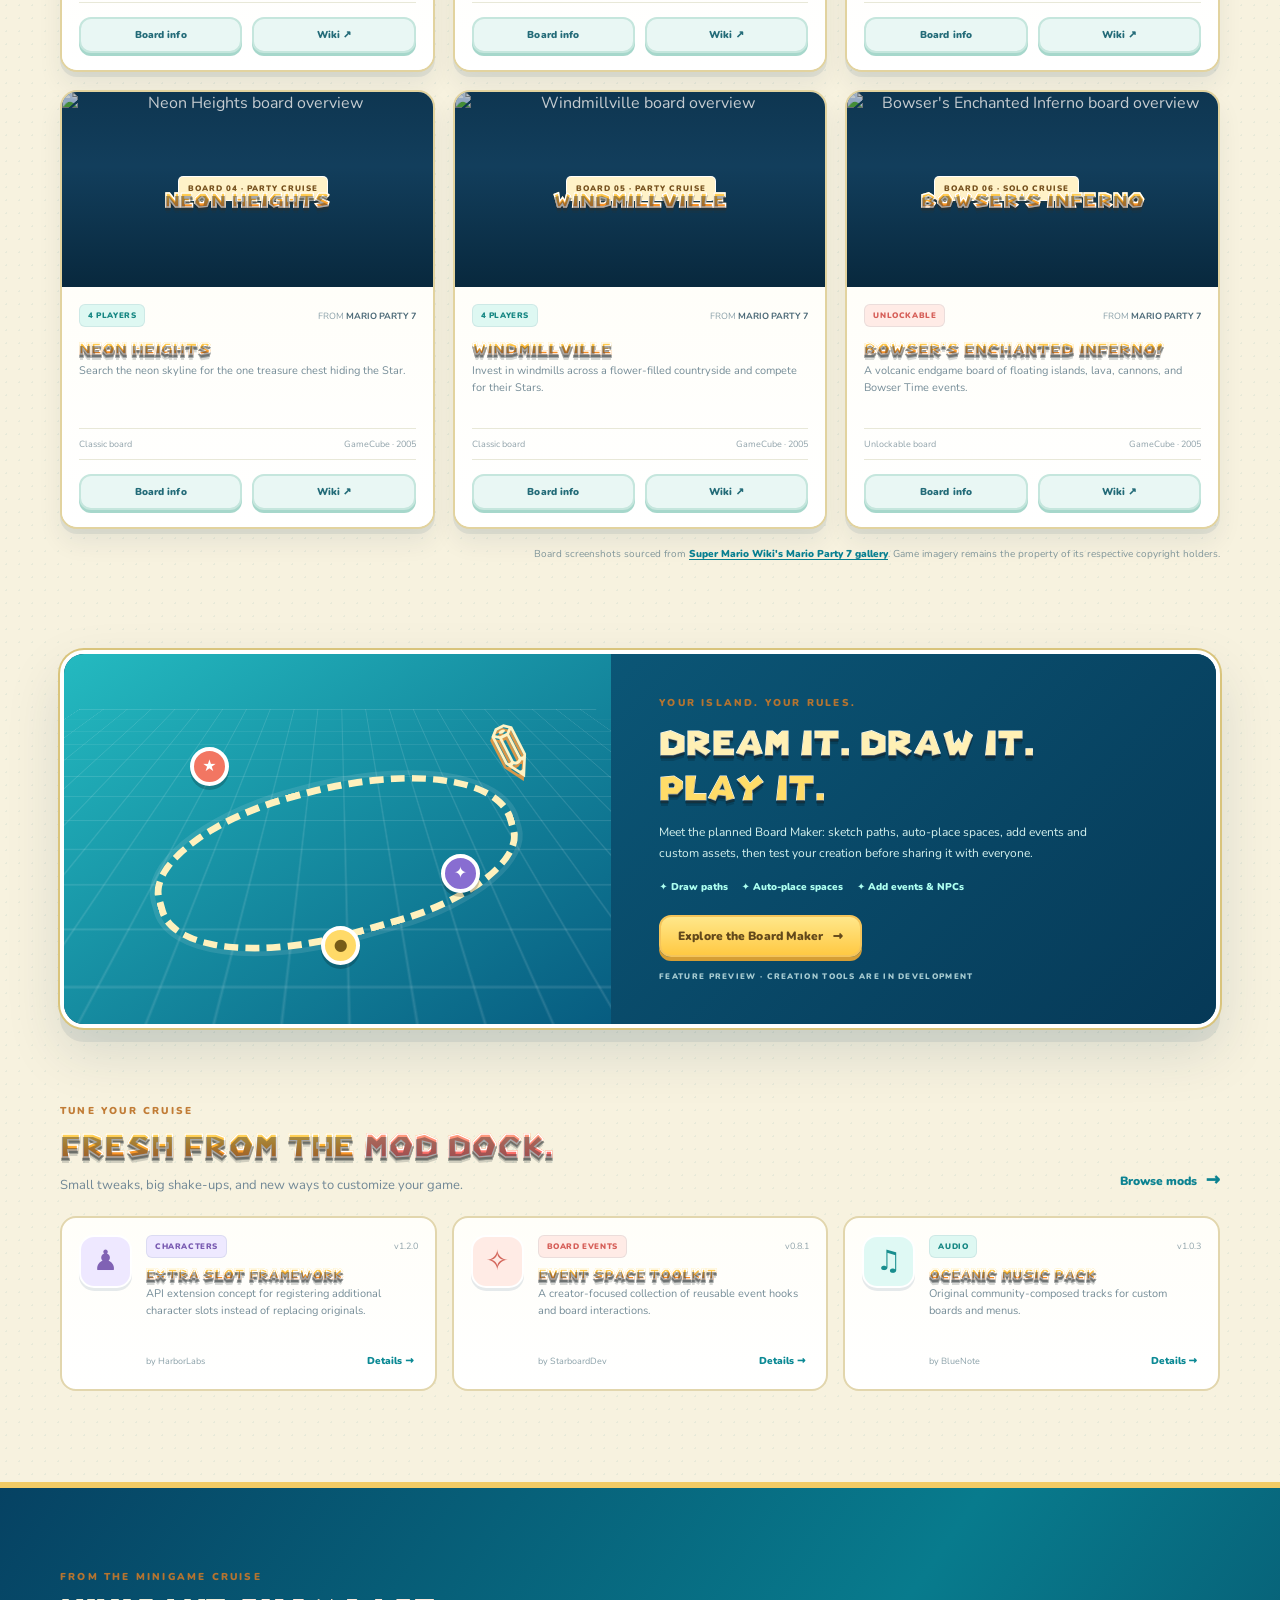
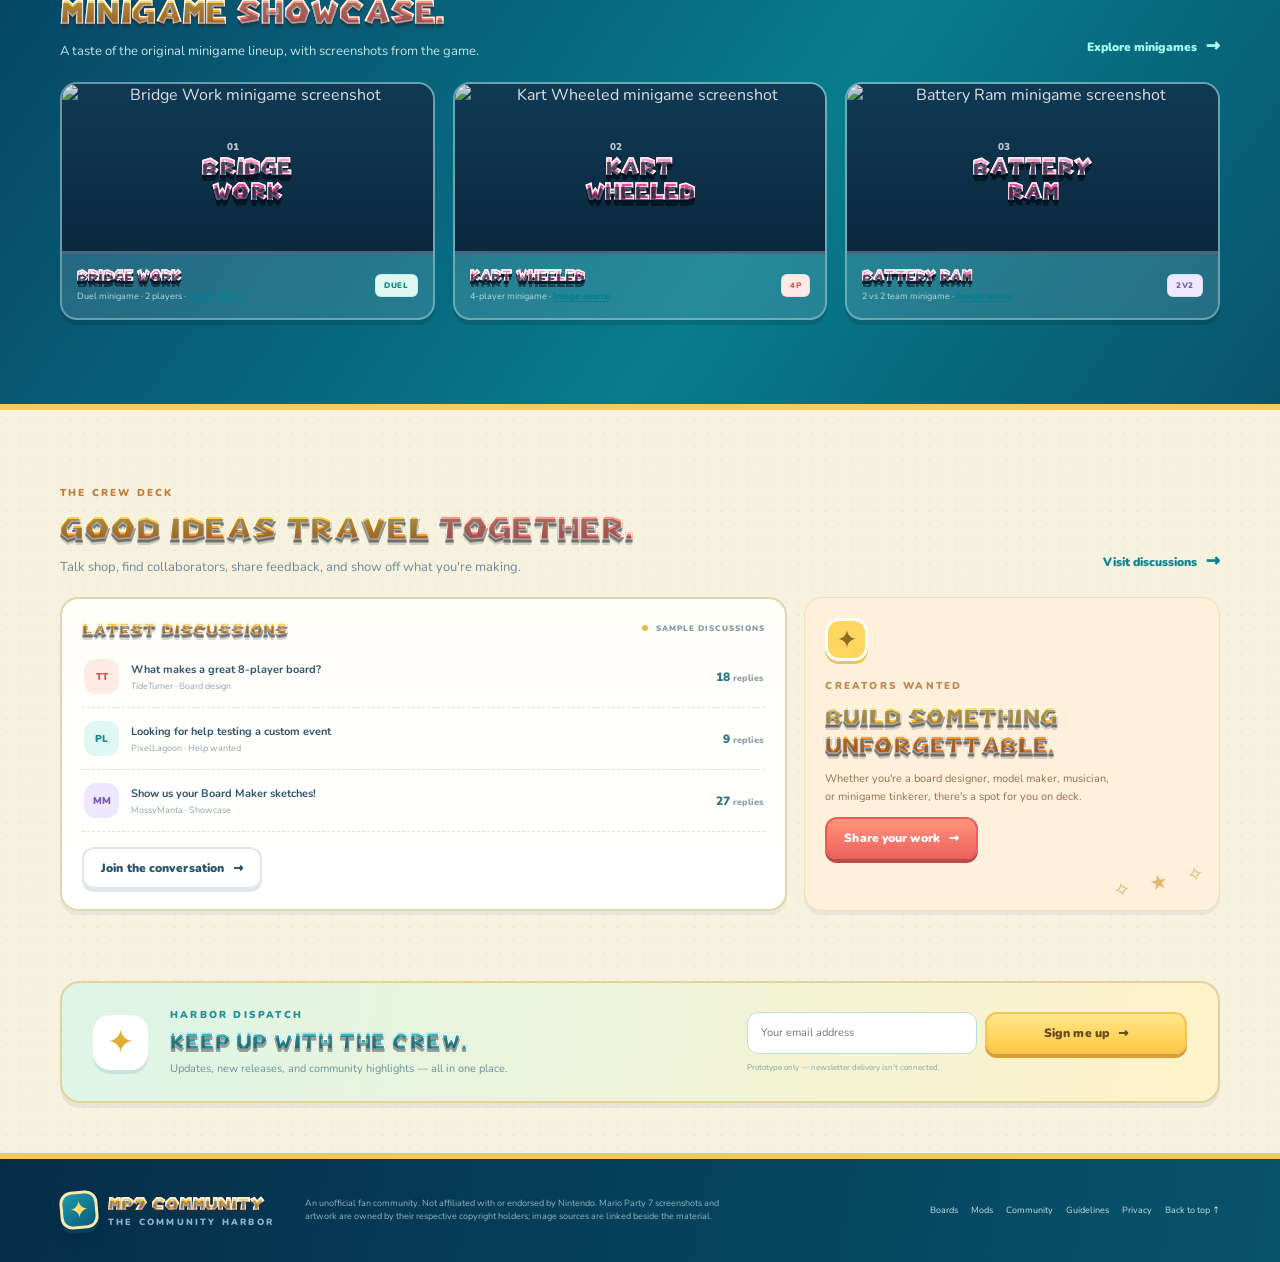
==== commit 5932a4c2: "Replace substitute typeface with exact Mario Party Hudson TTF" ====
--- a/index.html
+++ b/index.html
@@ -9,7 +9,7 @@
   <link rel="preconnect" href="https://fonts.googleapis.com">
   <link rel="preconnect" href="https://fonts.gstatic.com" crossorigin>
   <link href="https://fonts.googleapis.com/css2?family=Baloo+2:wght@500;600;700;800&family=Nunito:wght@400;600;700;800;900&display=swap" rel="stylesheet">
-  <link rel="stylesheet" href="styles.css" />
+  <link rel="stylesheet" href="styles.css?v=mario-party-hudson" />
 </head>
 <body>
   <div class="ocean-noise" aria-hidden="true"></div>
--- a/styles.css
+++ b/styles.css
@@ -1,12 +1,3 @@
-
-/* Self-hosted OFL display font: Lilita One by Juan Montoreano. */
-@font-face{
-  font-family:"Lilita One";
-  src:url("assets/fonts/LilitaOne-Regular.ttf") format("truetype");
-  font-style:normal;
-  font-weight:400;
-  font-display:swap;
-}
 
 :root{--navy:#092d49;--navy2:#124a65;--blue:#167f9c;--aqua:#5fe0d0;--mint:#d9faf1;--gold:#ffdc68;--coral:#ff786e;--cream:#fff9eb;--ink:#17354b;--muted:#627d8c;--line:#dbe9e8;--paper:#fff;--shadow:0 18px 48px rgba(5,39,62,.14);font-family:"Nunito",system-ui,sans-serif;color:var(--ink);scroll-behavior:smooth}
 *{box-sizing:border-box}body{margin:0;background:#f3fbf9;color:var(--ink);overflow-x:hidden}a{color:inherit;text-decoration:none}button,input,select{font:inherit}button{cursor:pointer}.shell{width:min(1160px,calc(100% - 40px));margin-inline:auto}.top-ribbon{background:#072940;color:#d8fff7;text-align:center;padding:9px 12px;font-size:11px;font-weight:900;letter-spacing:2px}.sparkle{color:var(--gold);padding:0 12px}.ribbon-dot{color:var(--coral);padding:0 8px}
@@ -172,7 +163,7 @@
 .newsletter h2,
 .panel-head h3,
 .modal h2 {
-  font-family:"Lilita One","Baloo 2",system-ui,sans-serif;
+  font-family:"Mario Party Hudson",system-ui,sans-serif;
   font-weight:400;
   letter-spacing:.015em;
   text-transform:uppercase;
@@ -191,7 +182,7 @@
 .section-heading h2 span,.maker-copy h2 span {color:#ed705f}
 .thumb-title {font-size:25px;line-height:1.02}
 .mini-art strong,.mini-info h3 {
-  font-family:"Lilita One","Baloo 2",system-ui,sans-serif;
+  font-family:"Mario Party Hudson",system-ui,sans-serif;
   font-weight:400;
   letter-spacing:.015em;
   text-transform:uppercase;
@@ -219,3 +210,129 @@
   .hero h1 {font-size:clamp(42px,11vw,54px)}
   .hero-lede {font-size:13px}
 }
+
+
+/* Exact user-supplied Mario Party Hudson TTF. */
+@font-face{
+  font-family:"Mario Party Hudson";
+  src:url("assets/fonts/Mario-Party-Hudson-Font.ttf") format("truetype");
+  font-style:normal;
+  font-weight:400;
+  font-display:swap;
+}
+
+/* Main headings: Hudson lettering with bright party-style gradients. */
+.hero h1,
+.section-heading h2,
+.maker-copy h2,
+.thumb-title,
+.card-body h3,
+.mod-info h3,
+.creator-panel h3,
+.newsletter h2,
+.panel-head h3,
+.modal h2,
+.brand-copy strong{
+  font-family:"Mario Party Hudson",system-ui,sans-serif;
+  font-weight:400;
+  text-transform:uppercase;
+  letter-spacing:0;
+  -webkit-text-stroke:1.5px #fff;
+  paint-order:stroke fill;
+  text-shadow:0 3px 0 rgba(43,48,50,.42);
+}
+
+/* Warm orange-gold gradient for the lead title. */
+.hero h1{
+  font-size:clamp(48px,5.1vw,66px);
+  line-height:1.08;
+  letter-spacing:0;
+  background-image:linear-gradient(180deg,#fff27b 0%,#ffc02d 38%,#f56d18 78%,#d94b18 100%);
+  background-clip:text;
+  -webkit-background-clip:text;
+  color:#f58220;
+  -webkit-text-fill-color:transparent;
+  -webkit-text-stroke:2px #fff;
+  paint-order:stroke fill;
+  filter:drop-shadow(0 4px 0 rgba(65,48,30,.52));
+}
+.hero h1 span{
+  display:inline-block;
+  background-image:linear-gradient(180deg,#ffb18b 0%,#ff796c 52%,#e94e61 100%);
+  background-clip:text;
+  -webkit-background-clip:text;
+  color:#f27662;
+  -webkit-text-fill-color:transparent;
+  -webkit-text-stroke:2px #fff;
+}
+.hero h1 i{
+  display:inline-block;
+  background-image:linear-gradient(180deg,#67e6d5 0%,#0fb6ae 55%,#087b9b 100%);
+  background-clip:text;
+  -webkit-background-clip:text;
+  color:#0caaa4;
+  -webkit-text-fill-color:transparent;
+  -webkit-text-stroke:2px #fff;
+}
+
+/* Consistent orange display lettering for community sections and board names. */
+.section-heading h2,
+.thumb-title,
+.card-body h3,
+.mod-info h3,
+.creator-panel h3,
+.panel-head h3,
+.modal h2,
+.brand-copy strong{
+  background-image:linear-gradient(180deg,#fff083 0%,#ffb32f 45%,#ed641d 100%);
+  background-clip:text;
+  -webkit-background-clip:text;
+  color:#f58220;
+  -webkit-text-fill-color:transparent;
+  -webkit-text-stroke:1.4px #fff;
+  filter:drop-shadow(0 3px 0 rgba(39,47,49,.44));
+}
+.section-heading h2 span{
+  display:inline-block;
+  background-image:linear-gradient(180deg,#ffb18b 0%,#ff796c 55%,#e94e61 100%);
+  background-clip:text;
+  -webkit-background-clip:text;
+  color:#f27662;
+  -webkit-text-fill-color:transparent;
+  -webkit-text-stroke:1.4px #fff;
+}
+.maker-copy h2{
+  color:#fff4bf;
+  -webkit-text-fill-color:#fff0b5;
+  -webkit-text-stroke:1.2px rgba(255,255,255,.95);
+  filter:drop-shadow(0 3px 0 rgba(0,0,0,.36));
+}
+.maker-copy h2 span{
+  color:#ffdc68;
+  -webkit-text-fill-color:#ffdc68;
+}
+.newsletter h2{
+  background-image:linear-gradient(180deg,#46cfc7,#087f91);
+  background-clip:text;
+  -webkit-background-clip:text;
+  color:#087f91;
+  -webkit-text-fill-color:transparent;
+  -webkit-text-stroke:1.2px #fff;
+}
+.mini-art strong,.mini-info h3{
+  font-family:"Mario Party Hudson",system-ui,sans-serif;
+  font-weight:400;
+  text-transform:uppercase;
+  letter-spacing:0;
+  background-image:linear-gradient(180deg,#ffb2d1 0%,#f15d9a 48%,#d52d79 100%);
+  background-clip:text;
+  -webkit-background-clip:text;
+  color:#ef317b;
+  -webkit-text-fill-color:transparent;
+  -webkit-text-stroke:1.5px #fff;
+  paint-order:stroke fill;
+  filter:drop-shadow(0 3px 0 rgba(0,0,0,.72));
+}
+@media(max-width:720px){
+  .hero h1{font-size:clamp(45px,10vw,58px)}
+}
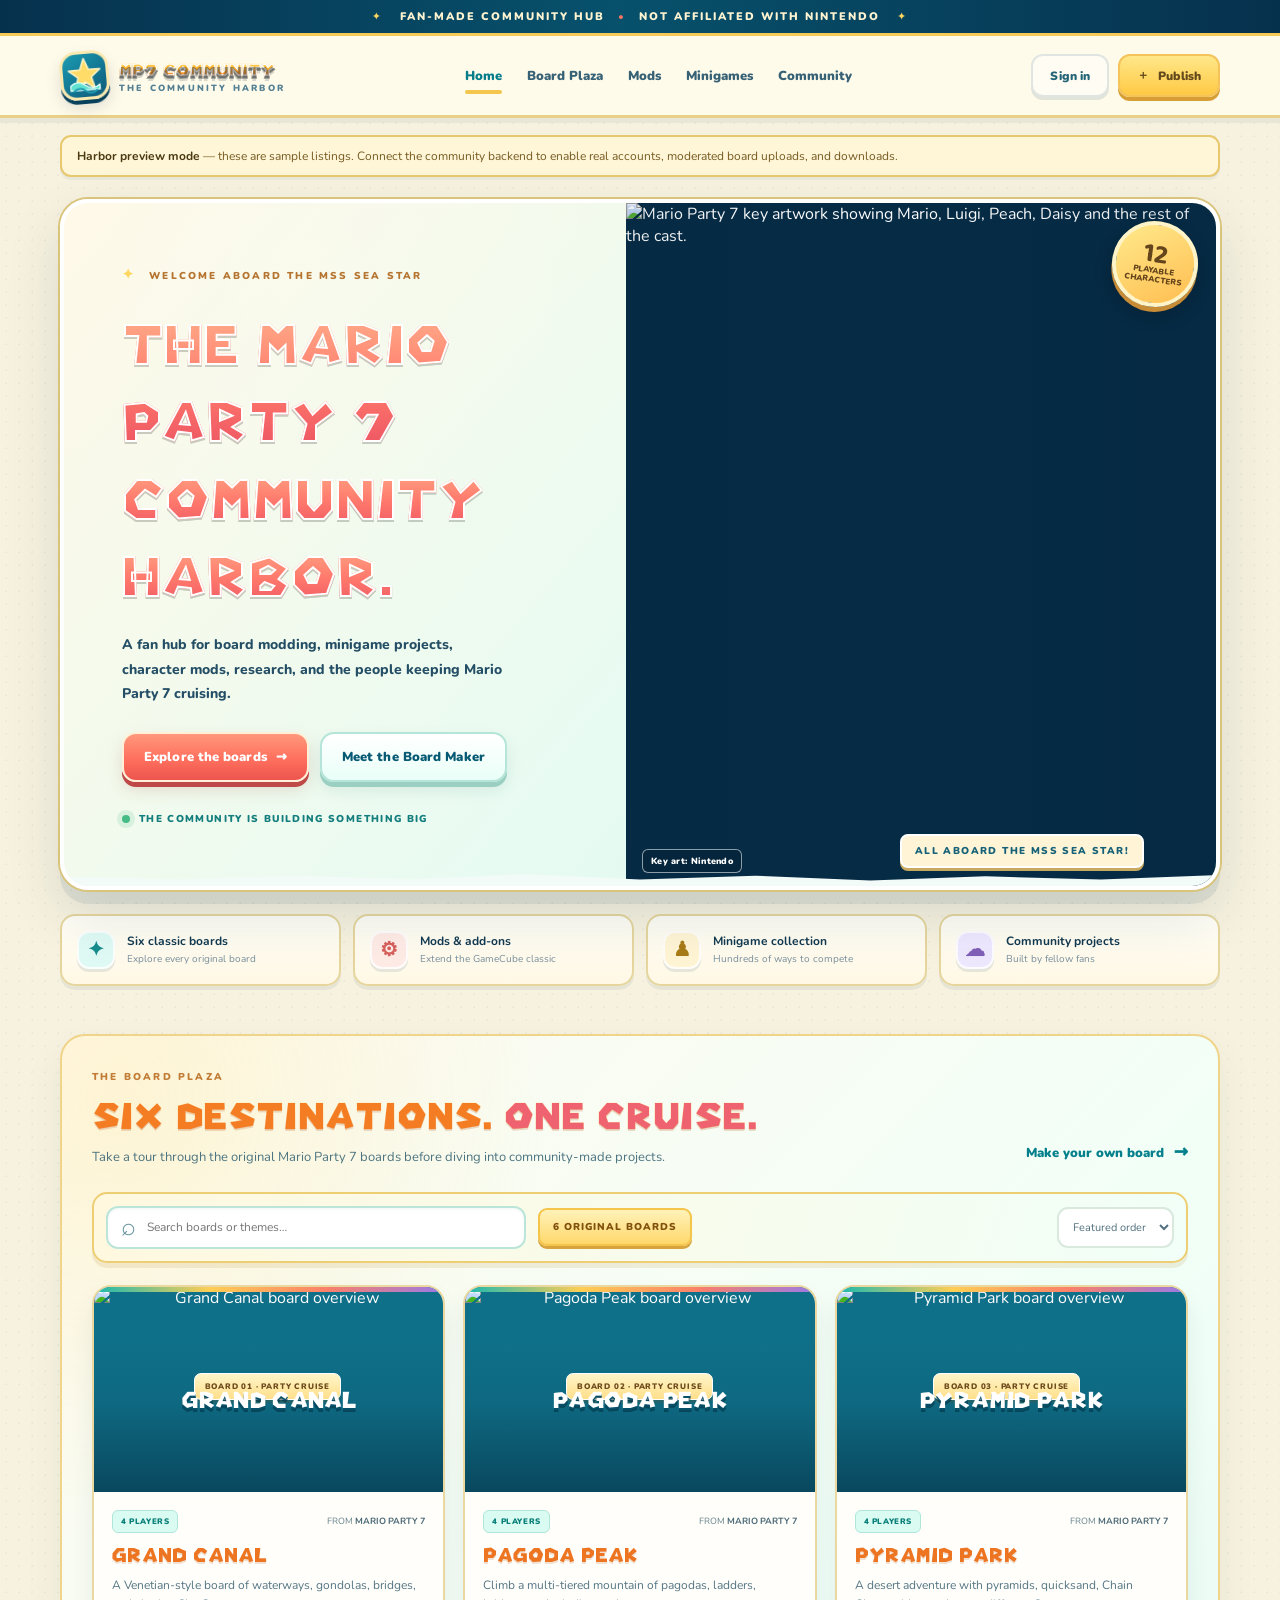
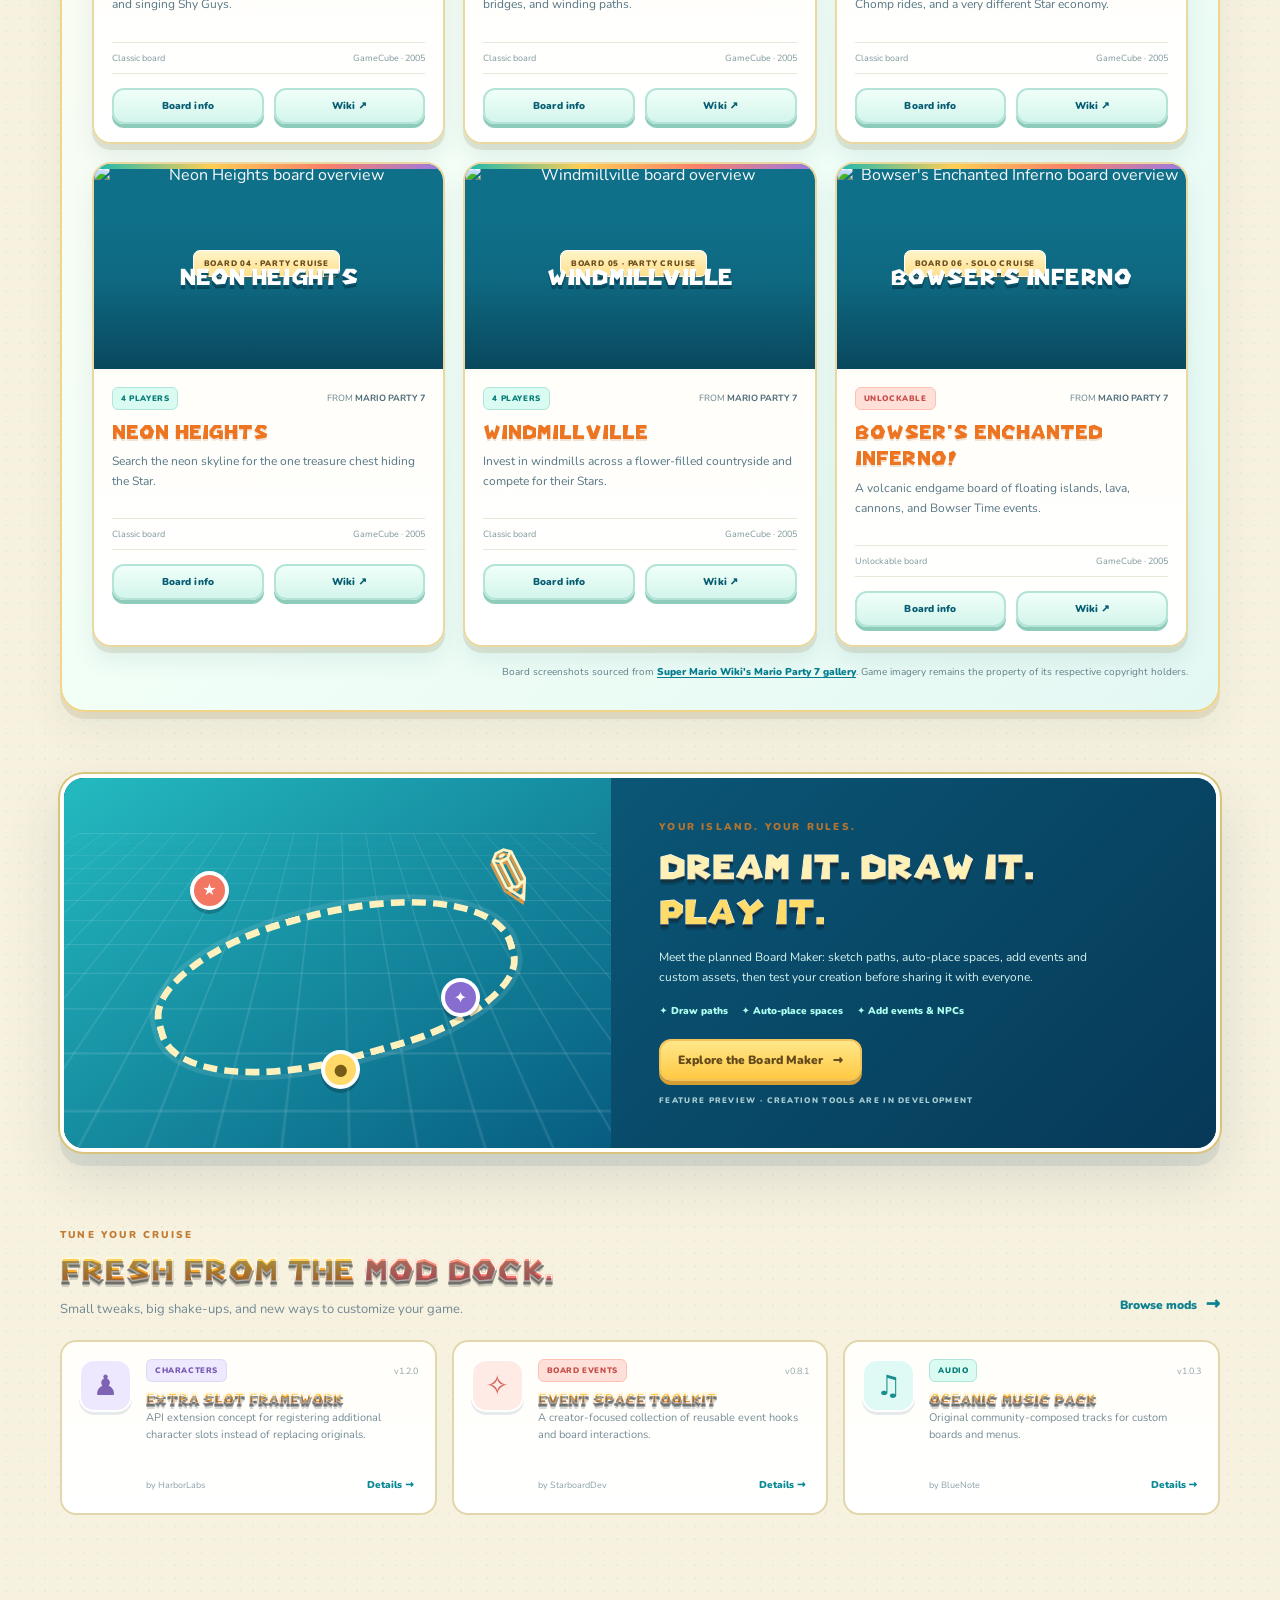
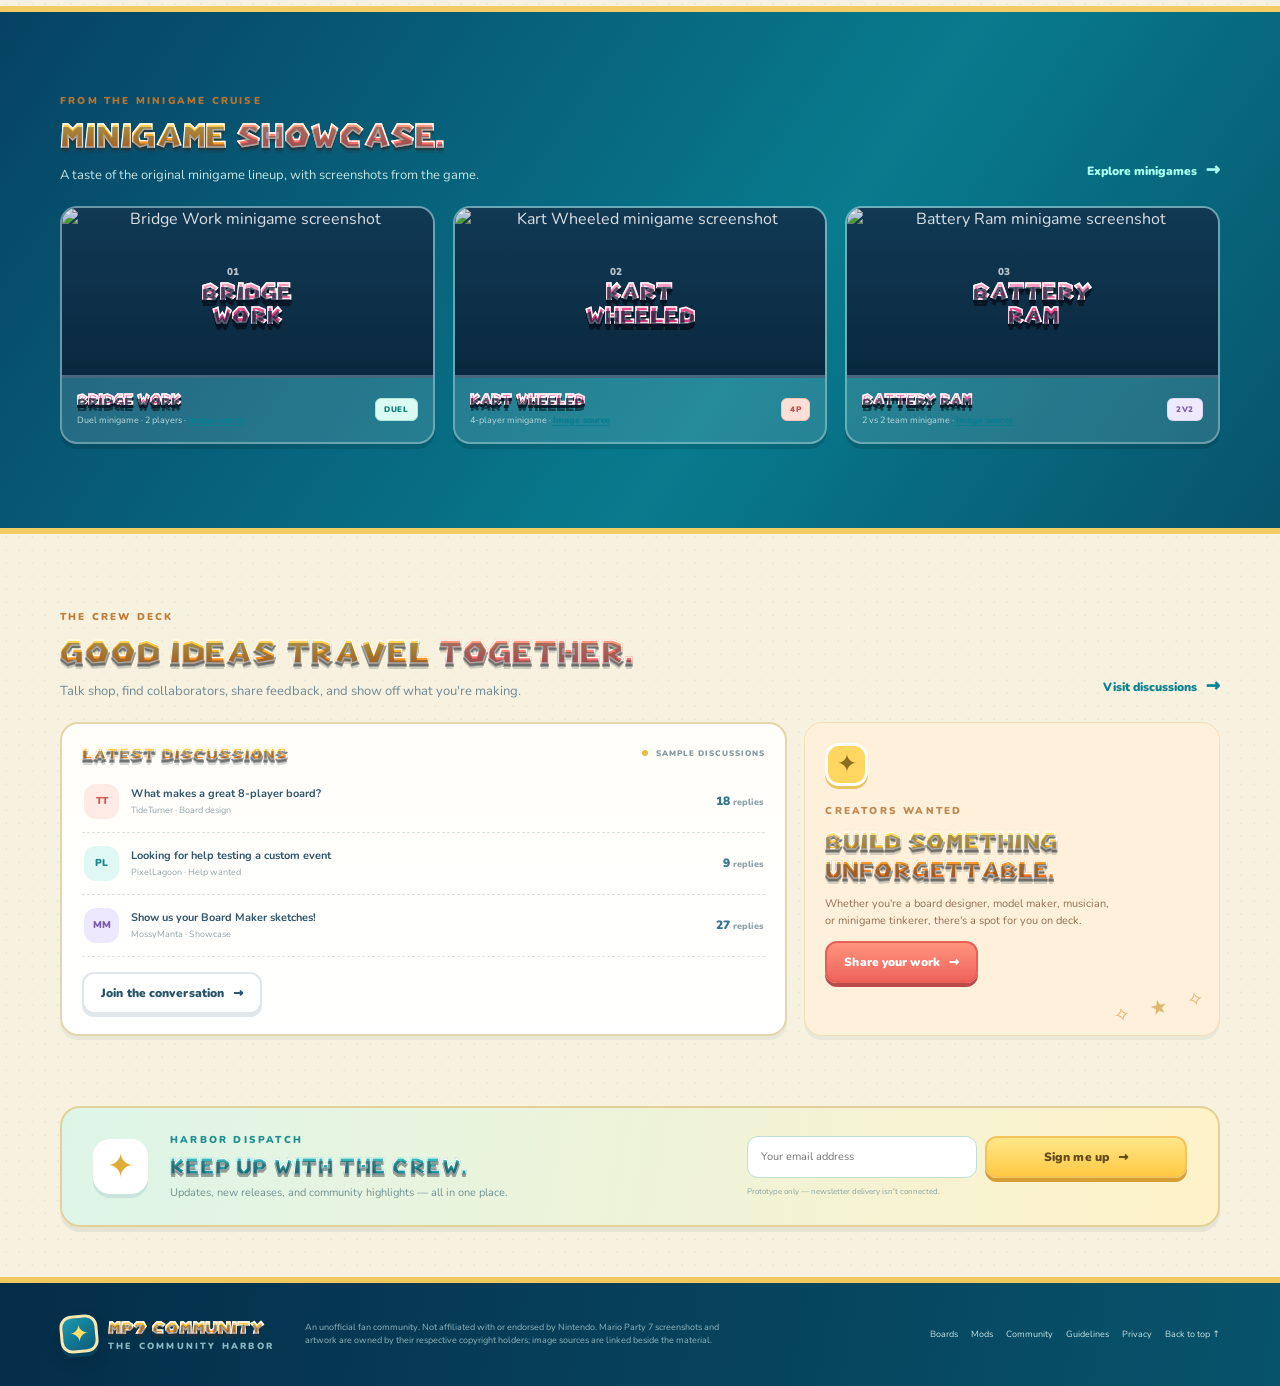
==== commit 700bff75: "Brighten Hudson font colors and give Board Plaza more energy" ====
--- a/index.html
+++ b/index.html
@@ -9,7 +9,7 @@
   <link rel="preconnect" href="https://fonts.googleapis.com">
   <link rel="preconnect" href="https://fonts.gstatic.com" crossorigin>
   <link href="https://fonts.googleapis.com/css2?family=Baloo+2:wght@500;600;700;800&family=Nunito:wght@400;600;700;800;900&display=swap" rel="stylesheet">
-  <link rel="stylesheet" href="styles.css?v=mario-party-hudson" />
+  <link rel="stylesheet" href="styles.css?v=mario-party-hudson-pop" />
 </head>
 <body>
   <div class="ocean-noise" aria-hidden="true"></div>
@@ -40,7 +40,7 @@
     <section class="hero shell">
       <div class="hero-copy">
         <div class="eyebrow"><span class="eyebrow-star">✦</span> WELCOME ABOARD THE MSS SEA STAR</div>
-        <h1>THE MARIO PARTY 7<br><span>COMMUNITY</span><br><i>HARBOR.</i></h1>
+        <h1 class="hero-title"><span class="hero-title-orange">THE MARIO<br>PARTY 7</span><br><span class="hero-title-coral">COMMUNITY</span><br><span class="hero-title-aqua">HARBOR.</span></h1>
         <p class="hero-lede">A fan hub for board modding, minigame projects, character mods, research, and the people keeping Mario Party 7 cruising.</p>
         <div class="hero-buttons">
           <a class="btn btn-coral btn-large" href="#boards">Explore the boards <span>→</span></a>
--- a/styles.css
+++ b/styles.css
@@ -336,3 +336,236 @@
 @media(max-width:720px){
   .hero h1{font-size:clamp(45px,10vw,58px)}
 }
+
+/* --- Visual polish pass: vivid Hudson typography and livelier board cards --- */
+.hero h1.hero-title{
+  display:block;
+  margin:22px 0 18px;
+  padding:0;
+  font-family:"Mario Party Hudson",system-ui,sans-serif;
+  font-size:clamp(51px,5.3vw,69px);
+  font-weight:400;
+  line-height:1.14;
+  letter-spacing:0;
+  color:#ff7c16;
+  background:none;
+  -webkit-text-fill-color:initial;
+  -webkit-text-stroke:0;
+  text-shadow:none;
+  filter:none;
+}
+.hero-title-orange,
+.hero-title-coral,
+.hero-title-aqua{
+  display:inline-block;
+  background-clip:text;
+  -webkit-background-clip:text;
+  color:transparent;
+  -webkit-text-fill-color:transparent;
+  -webkit-text-stroke:1px rgba(255,255,255,.96);
+  paint-order:stroke fill;
+  filter:drop-shadow(0 2px 0 rgba(50,53,48,.24));
+  text-shadow:none;
+}
+.hero-title-orange{
+  background-image:linear-gradient(180deg,#fff28a 0%,#ffd23f 22%,#ff8617 67%,#ee5316 100%);
+}
+.hero-title-coral{
+  background-image:linear-gradient(180deg,#ffc0a2 0%,#ff8876 42%,#ec4e67 100%);
+}
+.hero-title-aqua{
+  background-image:linear-gradient(180deg,#88f5dd 0%,#25d0c0 47%,#078fa8 100%);
+}
+
+.hero-lede{
+  color:#244e65;
+  font-size:14px;
+  font-weight:800;
+  line-height:1.75;
+}
+.hero-note{
+  color:#137e7d;
+  font-size:10px;
+  letter-spacing:1.35px;
+}
+.hero .btn-coral{
+  background:linear-gradient(180deg,#ff987c 0%,#ff705e 54%,#ed554e 100%);
+  border:2px solid #fff0d7;
+  box-shadow:0 5px 0 #be4948,0 8px 16px rgba(154,69,47,.17);
+}
+.hero .btn-outline{
+  background:linear-gradient(180deg,#ffffff 0%,#e9fff7 100%);
+  border:2px solid #b5e5d8;
+  color:#075a73;
+  box-shadow:0 5px 0 #9bcfc2,0 8px 16px rgba(22,92,102,.1);
+}
+
+.section#boards{
+  position:relative;
+  isolation:isolate;
+  margin-top:48px;
+  padding:34px 30px 30px;
+  border:2px solid #f0d48a;
+  border-radius:25px;
+  background:
+    radial-gradient(circle at 5% 5%,rgba(255,218,105,.21),transparent 26%),
+    linear-gradient(135deg,#fffaf0 0%,#f1fff7 54%,#e4f8f3 100%);
+  box-shadow:0 7px 0 rgba(145,117,48,.14),0 18px 38px rgba(18,75,86,.07);
+}
+.section#boards .section-heading h2{
+  font-size:clamp(34px,3.5vw,45px);
+  color:#f47c23;
+  -webkit-text-fill-color:#f47c23;
+  -webkit-text-stroke:.55px #fff;
+  text-shadow:0 2px 0 rgba(173,84,23,.2);
+  filter:none;
+}
+.section#boards .section-heading h2 span{
+  color:#ef6370;
+  -webkit-text-fill-color:#ef6370;
+  background:none;
+  -webkit-background-clip:border-box;
+  -webkit-text-stroke:.55px #fff;
+}
+.section#boards .section-heading p{
+  color:#4c7480;
+  font-size:13px;
+}
+.section#boards .text-link{
+  color:#047f8c;
+  font-size:13px;
+}
+.section#boards .toolbar{
+  background:linear-gradient(110deg,#fff8df,#f1fff8);
+  border:2px solid #edce72;
+  box-shadow:0 5px 0 rgba(174,135,49,.14);
+  padding:12px;
+}
+.section#boards .search-box{
+  border:2px solid #bce5d9;
+  border-radius:12px;
+  box-shadow:inset 0 2px 3px rgba(12,75,82,.04);
+}
+.board-count{
+  background:linear-gradient(180deg,#fff2b9,#ffd86b);
+  border:2px solid #f4c44b;
+  color:#80500d;
+  box-shadow:0 3px 0 #d7a43e;
+}
+.creation-card{
+  position:relative;
+  overflow:hidden;
+  border:2px solid #ead8a0;
+  border-radius:19px;
+  background:linear-gradient(180deg,#fffef8 0%,#ffffff 100%);
+  box-shadow:0 6px 0 rgba(137,111,47,.15),0 14px 23px rgba(11,76,86,.08);
+  transition:transform .2s ease,box-shadow .2s ease,border-color .2s ease;
+}
+.creation-card::before{
+  content:"";
+  position:absolute;
+  z-index:4;
+  top:0;left:0;right:0;height:5px;
+  background:linear-gradient(90deg,#19b9b0,#ffce54,#fa806a,#9b7ae5);
+}
+.creation-card:hover{
+  transform:translateY(-7px);
+  border-color:#e7c15b;
+  box-shadow:0 10px 0 rgba(137,111,47,.16),0 22px 32px rgba(11,76,86,.15);
+}
+.thumb{
+  height:205px;
+  background:#0f718a;
+}
+.thumb-scene{
+  filter:saturate(1.22) contrast(1.07);
+  transition:transform .35s ease,filter .35s ease;
+}
+.creation-card:hover .thumb-scene{
+  transform:scale(1.035);
+  filter:saturate(1.32) contrast(1.08);
+}
+.thumb:after{
+  background:linear-gradient(180deg,rgba(5,42,61,.02) 28%,rgba(5,42,61,.12) 57%,rgba(5,42,61,.58) 100%);
+  opacity:1;
+}
+.thumb-label{
+  background:linear-gradient(180deg,#fff5ca,#ffdf8a);
+  border:1px solid #fff;
+  color:#6f4c1d;
+  box-shadow:0 3px 0 rgba(123,83,24,.2);
+  border-radius:7px;
+  padding:7px 10px;
+  letter-spacing:.8px;
+}
+.thumb-title{
+  font-size:27px;
+  color:#fff;
+  background:none;
+  -webkit-background-clip:border-box;
+  -webkit-text-fill-color:#fff;
+  -webkit-text-stroke:.35px rgba(255,255,255,.85);
+  text-shadow:0 2px 0 #07506a,0 4px 0 rgba(2,38,52,.5);
+  filter:none;
+  letter-spacing:.01em;
+}
+.card-body{
+  padding:18px;
+}
+.card-kicker .creator{
+  color:#65818b;
+}
+.card-body h3{
+  margin:10px 0 6px;
+  color:#ed7522;
+  background:none;
+  -webkit-background-clip:border-box;
+  -webkit-text-fill-color:#ed7522;
+  -webkit-text-stroke:.25px #fff;
+  text-shadow:0 2px 0 rgba(178,95,27,.18);
+  filter:none;
+  font-size:24px;
+  line-height:1.12;
+  letter-spacing:0;
+}
+.card-body p{
+  color:#567684;
+  font-size:12px;
+  line-height:1.65;
+}
+.card-meta{
+  color:#7e979d;
+  border-top:1px solid #e7eadb;
+  border-bottom:1px solid #e7eadb;
+}
+.card-actions .btn-card{
+  background:linear-gradient(180deg,#f0fff9,#d3f5eb);
+  border:2px solid #b4e3d7;
+  box-shadow:0 4px 0 #8dcbbb;
+  color:#075d73;
+  font-weight:1000;
+}
+.card-actions .btn-card:hover{
+  background:linear-gradient(180deg,#fff3c7,#ffdf80);
+  border-color:#f1cc70;
+  color:#76501c;
+}
+.pill-aqua{
+  background:#d9fbf2;
+  color:#087e78;
+  border-color:#afe6d9;
+}
+.pill-coral{
+  background:#ffe0d9;
+  color:#c64d49;
+  border-color:#ffc0b4;
+}
+.image-credit-line{
+  color:#64818b;
+}
+
+@media(max-width:720px){
+  .section#boards{padding:25px 17px 20px;margin-top:35px}
+  .hero h1.hero-title{font-size:clamp(44px,10.5vw,57px);line-height:1.13}
+  .thumb{height:195px}
+}
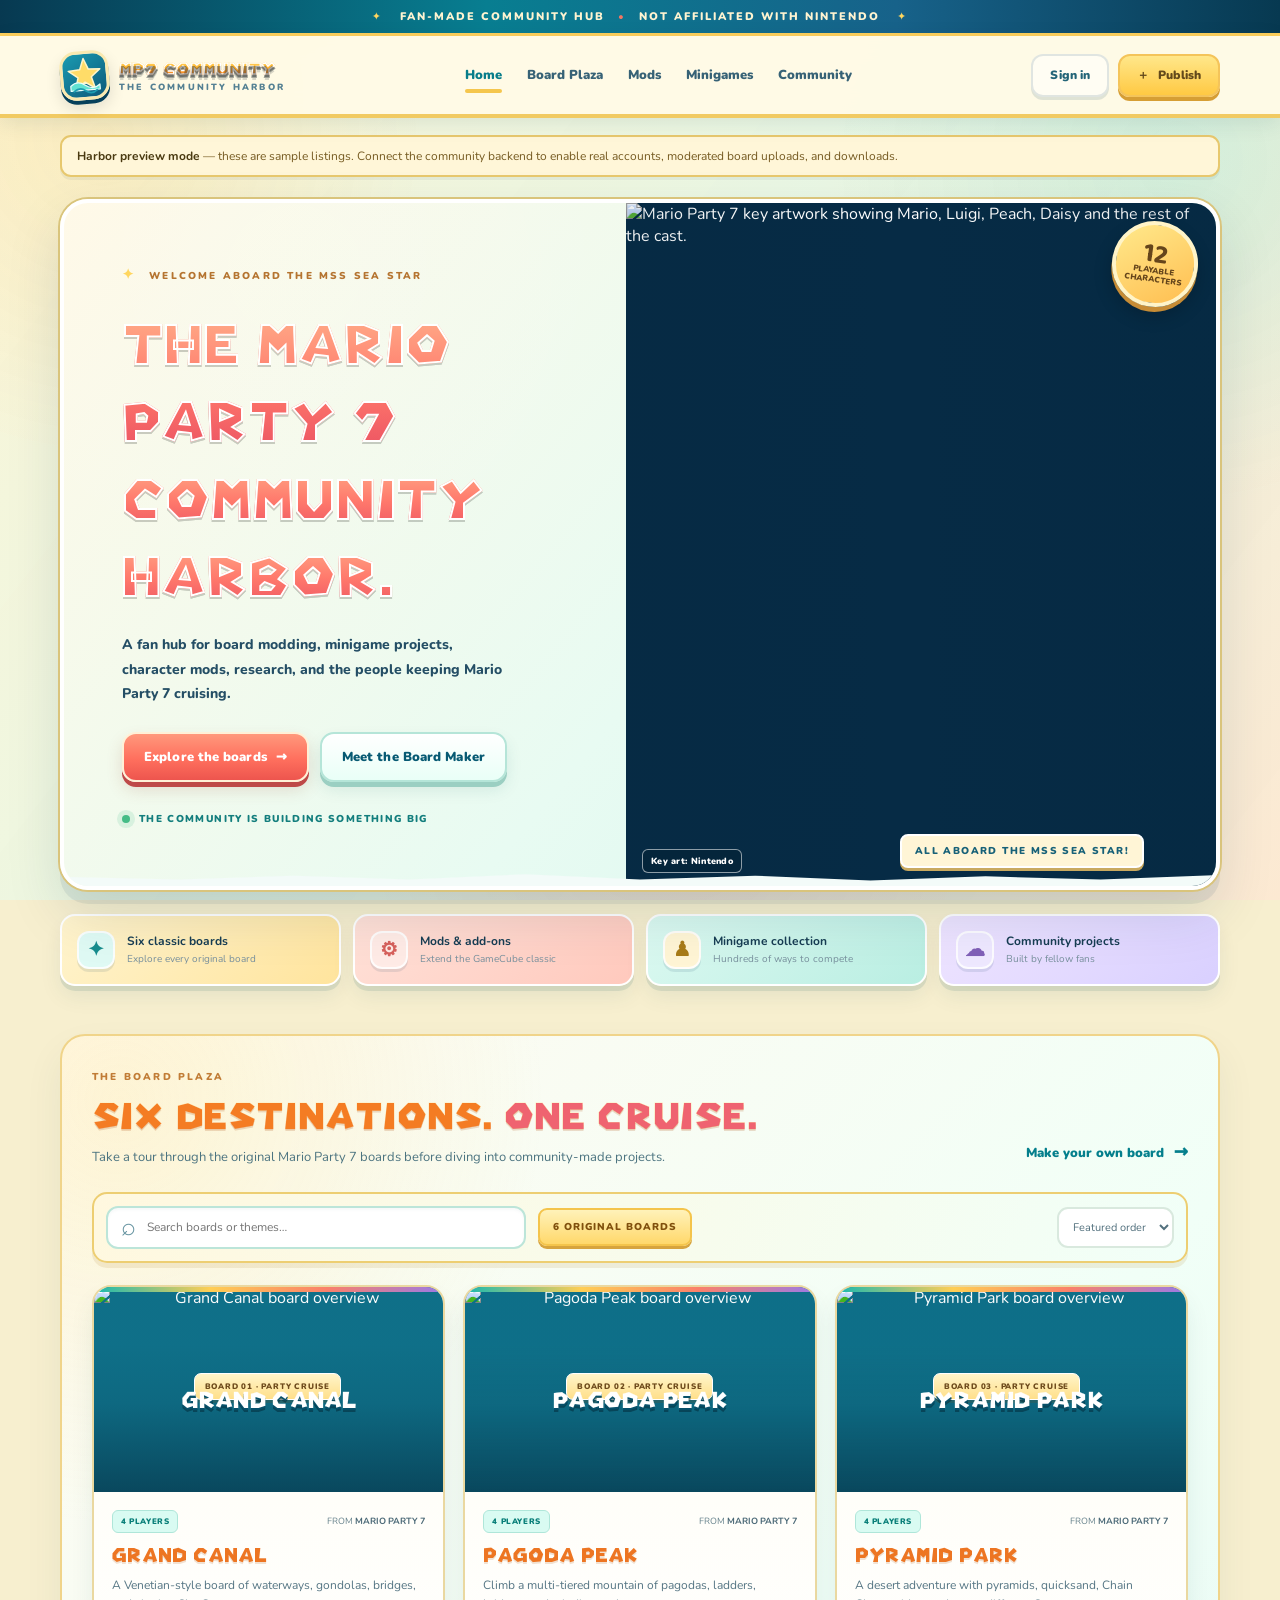
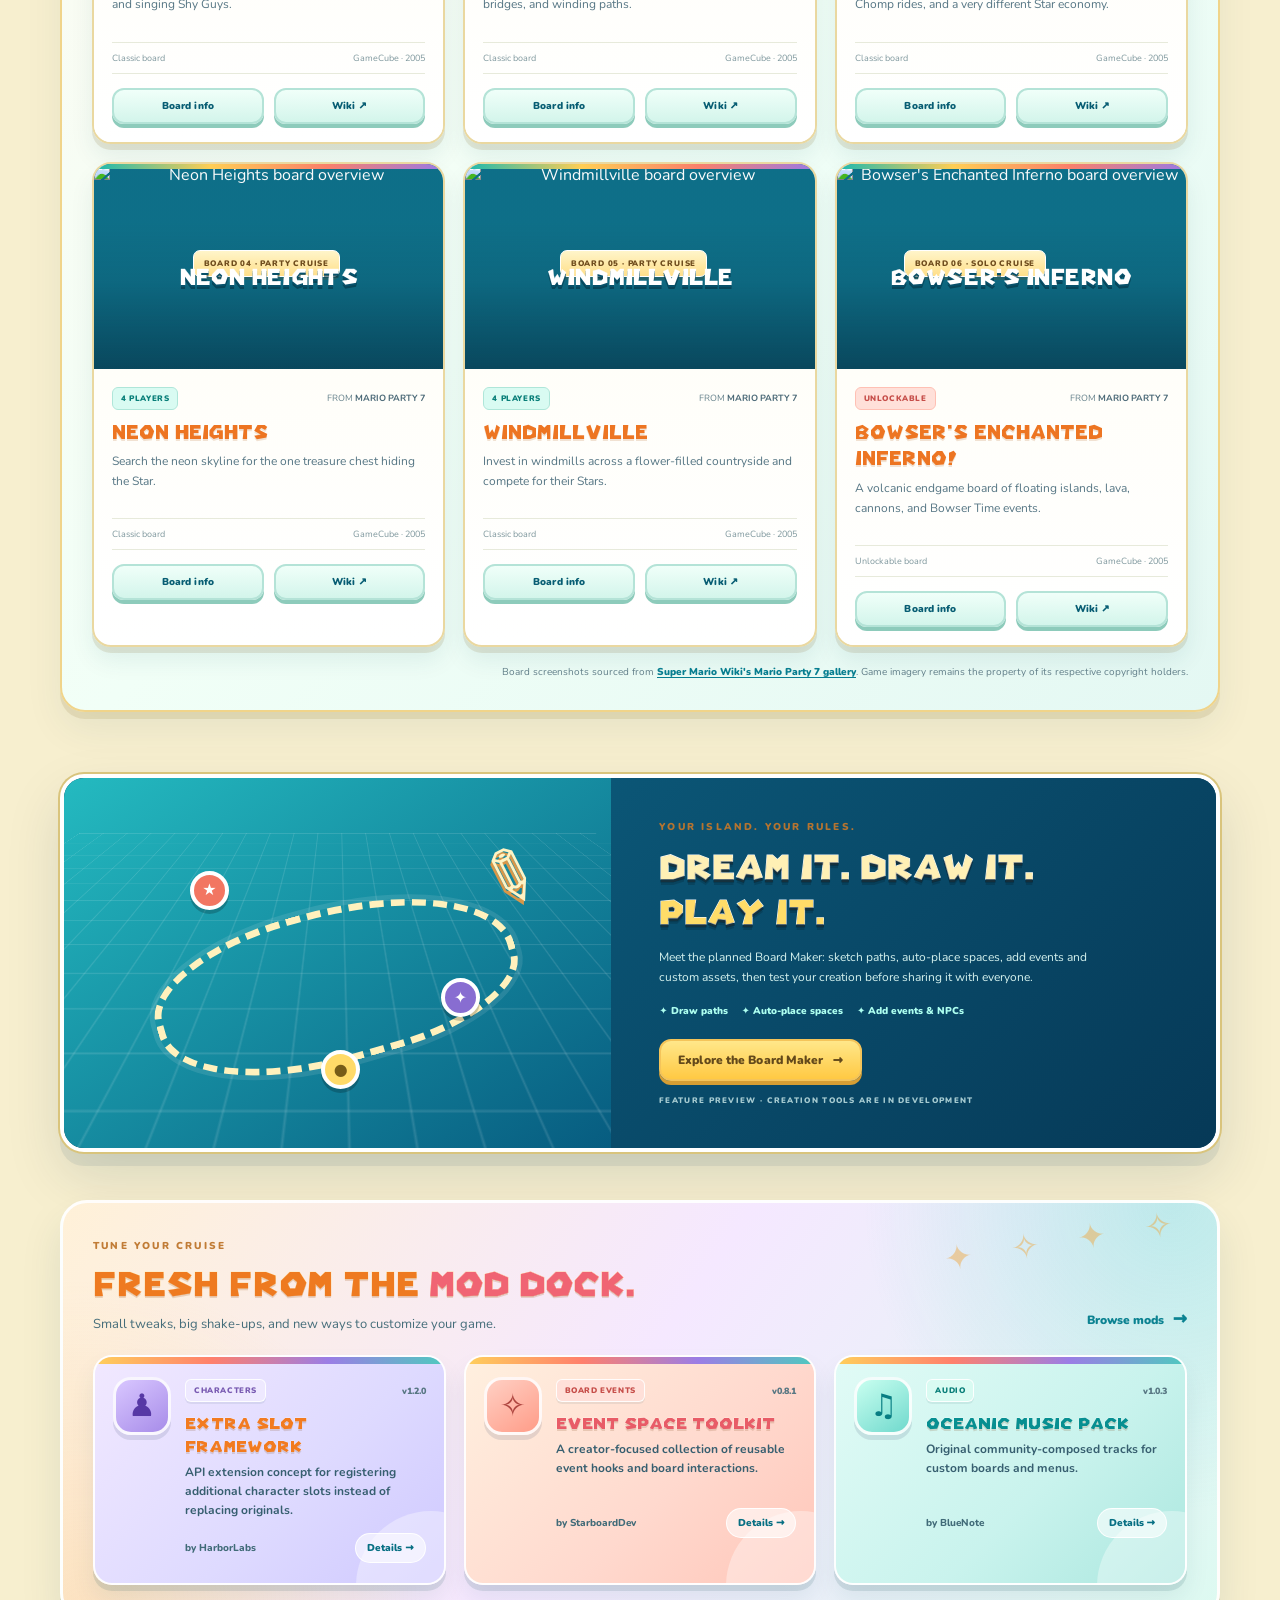
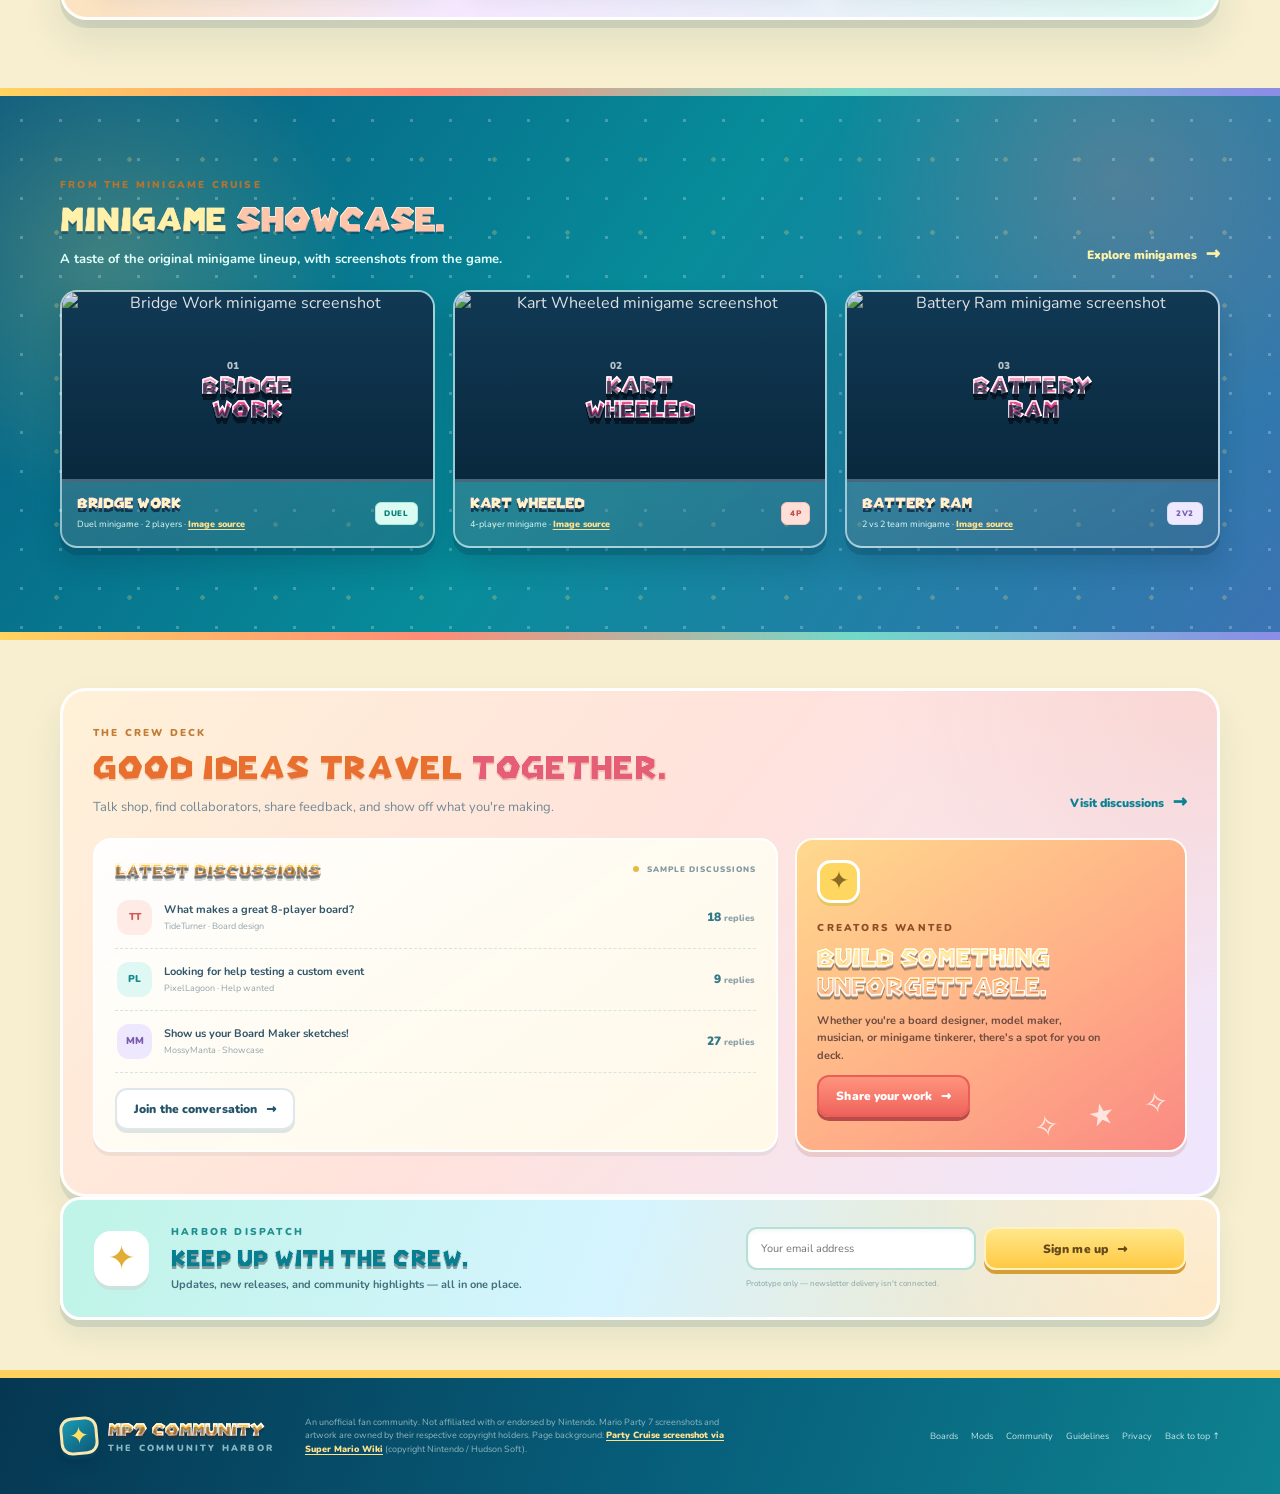
==== commit c28f8541: "Add Party Cruise background and restore colorful tropical styling" ====
--- a/index.html
+++ b/index.html
@@ -9,7 +9,7 @@
   <link rel="preconnect" href="https://fonts.googleapis.com">
   <link rel="preconnect" href="https://fonts.gstatic.com" crossorigin>
   <link href="https://fonts.googleapis.com/css2?family=Baloo+2:wght@500;600;700;800&family=Nunito:wght@400;600;700;800;900&display=swap" rel="stylesheet">
-  <link rel="stylesheet" href="styles.css?v=mario-party-hudson-pop" />
+  <link rel="stylesheet" href="styles.css?v=mp7-tropical-cruise-3" />
 </head>
 <body>
   <div class="ocean-noise" aria-hidden="true"></div>
@@ -142,7 +142,7 @@
     <section class="newsletter shell"><div class="newsletter-star">✦</div><div><div class="eyebrow">HARBOR DISPATCH</div><h2>Keep up with the crew.</h2><p>Updates, new releases, and community highlights — all in one place.</p></div><form id="newsletterForm" class="newsletter-form"><label class="sr-only" for="emailInput">Email address</label><input id="emailInput" type="email" placeholder="Your email address" required><button class="btn btn-gold" type="submit">Sign me up <span>→</span></button><small>Prototype only — newsletter delivery isn't connected.</small></form></section>
   </main>
 
-  <footer class="site-footer"><div class="shell footer-inner"><a class="brand footer-brand" href="#home"><span class="brand-mark small-mark">✦</span><span class="brand-copy"><strong>MP7 <em>COMMUNITY</em></strong><small>THE COMMUNITY HARBOR</small></span></a><p>An unofficial fan community. Not affiliated with or endorsed by Nintendo. Mario Party 7 screenshots and artwork are owned by their respective copyright holders; image sources are linked beside the material.</p><div class="footer-links"><a href="#boards">Boards</a><a href="#mods">Mods</a><a href="#community">Community</a><a href="community-guidelines.html">Guidelines</a><a href="privacy.html">Privacy</a><a href="#home">Back to top ↑</a></div></div></footer>
+  <footer class="site-footer"><div class="shell footer-inner"><a class="brand footer-brand" href="#home"><span class="brand-mark small-mark">✦</span><span class="brand-copy"><strong>MP7 <em>COMMUNITY</em></strong><small>THE COMMUNITY HARBOR</small></span></a><p>An unofficial fan community. Not affiliated with or endorsed by Nintendo. Mario Party 7 screenshots and artwork are owned by their respective copyright holders. Page background: <a href="https://www.mariowiki.com/File:PartyCruise_-_MarioParty7.png" target="_blank" rel="noopener noreferrer">Party Cruise screenshot via Super Mario Wiki</a> (copyright Nintendo / Hudson Soft).</p><div class="footer-links"><a href="#boards">Boards</a><a href="#mods">Mods</a><a href="#community">Community</a><a href="community-guidelines.html">Guidelines</a><a href="privacy.html">Privacy</a><a href="#home">Back to top ↑</a></div></div></footer>
 
   <div class="modal-backdrop" id="modalBackdrop" hidden>
     <section class="modal" role="dialog" aria-modal="true" aria-labelledby="modalTitle">
--- a/styles.css
+++ b/styles.css
@@ -569,3 +569,323 @@
   .hero h1.hero-title{font-size:clamp(44px,10.5vw,57px);line-height:1.13}
   .thumb{height:195px}
 }
+
+
+/* ==========================================================
+   Tropical Cruise visual refresh
+   Background screenshot: Party Cruise, Super Mario Wiki.
+   ========================================================== */
+
+body{
+  position:relative;
+  isolation:isolate;
+  background:#f7efcf;
+  color:#173d53;
+}
+body::before{
+  content:"";
+  position:fixed;
+  inset:0;
+  z-index:-2;
+  pointer-events:none;
+  background-image:url("https://www.mariowiki.com/images/e/e7/PartyCruise_-_MarioParty7.png");
+  background-size:cover;
+  background-position:center 42%;
+  background-repeat:no-repeat;
+  opacity:.56;
+  filter:saturate(1.24) contrast(1.04);
+  transform:scale(1.015);
+}
+body::after{
+  content:"";
+  position:fixed;
+  inset:0;
+  z-index:-1;
+  pointer-events:none;
+  background:
+    radial-gradient(circle at 8% 15%,rgba(255,197,82,.20),transparent 23%),
+    radial-gradient(circle at 92% 18%,rgba(60,213,198,.17),transparent 25%),
+    radial-gradient(circle at 52% 88%,rgba(255,124,117,.16),transparent 30%),
+    linear-gradient(128deg,rgba(255,247,218,.66),rgba(226,251,238,.68) 48%,rgba(255,229,211,.66));
+}
+.site-header{
+  background:rgba(255,250,231,.96);
+  border-bottom:4px solid #f1ca62;
+  box-shadow:0 5px 20px rgba(11,66,80,.10);
+}
+.top-ribbon{
+  background:linear-gradient(90deg,#073951,#087e91 38%,#17628a 70%,#073951);
+  border-bottom:3px solid #ffd05b;
+}
+
+/* The home highlights get more color without sacrificing text contrast. */
+.quick-stats .stat-card{
+  border:2px solid #fff;
+  box-shadow:0 5px 0 rgba(18,82,91,.11),0 10px 22px rgba(18,82,91,.08);
+}
+.quick-stats .stat-card:nth-child(1){background:linear-gradient(135deg,#fff4ce,#ffe49d)}
+.quick-stats .stat-card:nth-child(2){background:linear-gradient(135deg,#ffe1d8,#ffc9bd)}
+.quick-stats .stat-card:nth-child(3){background:linear-gradient(135deg,#dcf9f1,#b9eee2)}
+.quick-stats .stat-card:nth-child(4){background:linear-gradient(135deg,#eee4ff,#d9d0ff)}
+
+/* MOD DOCK — a colorful creator space rather than three plain white tiles. */
+.section#mods{
+  position:relative;
+  isolation:isolate;
+  overflow:hidden;
+  margin-top:48px;
+  padding:36px 30px 32px;
+  border:3px solid rgba(255,255,255,.94);
+  border-radius:27px;
+  background:
+    radial-gradient(circle at 2% 100%,rgba(255,202,104,.32),transparent 28%),
+    radial-gradient(circle at 96% 0%,rgba(70,209,199,.26),transparent 26%),
+    linear-gradient(125deg,#fff1d8 0%,#f5e8ff 48%,#ddfaf1 100%);
+  box-shadow:0 8px 0 rgba(11,70,83,.11),0 20px 42px rgba(11,70,83,.10);
+}
+.section#mods::before{
+  content:"✦   ✧       ✦       ✧";
+  position:absolute;
+  top:15px;
+  right:28px;
+  z-index:-1;
+  color:rgba(239,164,56,.45);
+  font-size:34px;
+  letter-spacing:15px;
+  transform:rotate(-9deg);
+  pointer-events:none;
+}
+.section#mods .section-heading h2{
+  font-family:"Mario Party Hudson",system-ui,sans-serif;
+  font-size:clamp(32px,3.5vw,43px);
+  color:#ee7a20;
+  -webkit-text-fill-color:#ee7a20;
+  -webkit-text-stroke:.5px rgba(255,255,255,.95);
+  text-shadow:0 2px 0 rgba(161,85,25,.20);
+  filter:none;
+}
+.section#mods .section-heading h2 span{
+  color:#f06473;
+  -webkit-text-fill-color:#f06473;
+  -webkit-text-stroke:.5px white;
+}
+.section#mods .section-heading p{color:#456d7a}
+.mod-grid{gap:18px}
+.mod-card{
+  position:relative;
+  isolation:isolate;
+  overflow:hidden;
+  min-height:190px;
+  padding:20px 18px;
+  border:2px solid rgba(255,255,255,.97);
+  border-radius:19px;
+  box-shadow:0 6px 0 rgba(16,73,85,.12),0 14px 25px rgba(16,73,85,.08);
+  transition:transform .18s ease,box-shadow .18s ease;
+}
+.mod-card::before{
+  content:"";
+  position:absolute;
+  inset:0 0 auto 0;
+  height:7px;
+  z-index:-1;
+  background:linear-gradient(90deg,#ffcf5b,#ff806c,#9b7de5,#4fc9bf);
+}
+.mod-card::after{
+  content:"";
+  position:absolute;
+  width:150px;
+  height:150px;
+  border-radius:50%;
+  right:-62px;
+  bottom:-78px;
+  z-index:-1;
+  background:rgba(255,255,255,.35);
+}
+.mod-card:nth-child(1){background:linear-gradient(135deg,#f1e8ff,#dedaff 58%,#cfc9ff)}
+.mod-card:nth-child(2){background:linear-gradient(135deg,#fff0df,#ffd9ce 58%,#ffc6b9)}
+.mod-card:nth-child(3){background:linear-gradient(135deg,#e1fbf6,#c9f3ed 58%,#abe7df)}
+.mod-card:hover{
+  transform:translateY(-6px) rotate(-.35deg);
+  box-shadow:0 10px 0 rgba(16,73,85,.12),0 21px 32px rgba(16,73,85,.14);
+}
+.mod-icon{
+  flex-basis:58px;
+  width:58px;
+  height:58px;
+  border-radius:18px;
+  border:3px solid rgba(255,255,255,.9);
+  box-shadow:0 5px 0 rgba(39,54,95,.12);
+  font-size:31px;
+}
+.mod-character{background:linear-gradient(145deg,#d9c7ff,#a78ce9);color:#5738a5}
+.mod-event{background:linear-gradient(145deg,#ffd0c4,#ff9c88);color:#ae453f}
+.mod-audio{background:linear-gradient(145deg,#c9fff0,#70d9cd);color:#087d83}
+.mod-info{padding-top:2px}
+.mod-topline .pill{border:1px solid rgba(255,255,255,.9);box-shadow:0 2px 0 rgba(17,72,82,.08)}
+.mod-version{color:#587783;font-weight:900}
+.mod-info h3{
+  display:inline-block;
+  margin:10px 0 5px;
+  font-family:"Mario Party Hudson",system-ui,sans-serif;
+  font-size:21px;
+  line-height:1.08;
+  letter-spacing:0;
+  color:#f27b20;
+  background:none;
+  -webkit-background-clip:border-box;
+  -webkit-text-fill-color:#f27b20;
+  -webkit-text-stroke:.35px rgba(255,255,255,.85);
+  text-shadow:0 2px 0 rgba(127,73,25,.18);
+  filter:none;
+}
+.mod-card:nth-child(2) .mod-info h3{color:#e85c67;-webkit-text-fill-color:#e85c67}
+.mod-card:nth-child(3) .mod-info h3{color:#078f91;-webkit-text-fill-color:#078f91}
+.mod-info p{
+  color:#375f70;
+  font-size:12px;
+  font-weight:700;
+  line-height:1.6;
+  min-height:55px;
+}
+.mod-bottom{
+  color:#416b78;
+  font-size:10px;
+  font-weight:800;
+  margin-top:13px;
+}
+.mod-bottom .small-link{
+  color:#076f83;
+  background:rgba(255,255,255,.58);
+  border:1px solid rgba(255,255,255,.95);
+  border-radius:20px;
+  padding:7px 11px;
+}
+.mod-bottom .small-link:hover{background:#fff2bb;color:#7c4a12}
+
+/* Minigame cruise: deep sea blue with vivid coral, lime and aqua highlights. */
+.minigame-section{
+  position:relative;
+  isolation:isolate;
+  overflow:hidden;
+  margin-top:68px;
+  background:
+    radial-gradient(circle at 8% 30%,rgba(255,214,105,.22),transparent 20%),
+    radial-gradient(circle at 87% 15%,rgba(255,128,114,.22),transparent 23%),
+    linear-gradient(125deg,#075b80 0%,#078c9a 48%,#3b73b2 100%);
+  border-top:8px solid transparent;
+  border-bottom:8px solid transparent;
+  border-image:linear-gradient(90deg,#ffd45f,#ff8b76,#73d9c8,#8b8ce6) 1;
+}
+.minigame-section::before{
+  content:"";
+  position:absolute;
+  inset:0;
+  z-index:-1;
+  opacity:.30;
+  background-image:
+    radial-gradient(circle,rgba(255,255,255,.8) 1.4px,transparent 1.8px),
+    radial-gradient(circle,rgba(255,221,120,.85) 2px,transparent 2.5px);
+  background-size:39px 39px,73px 73px;
+  background-position:2px 5px,20px 27px;
+  pointer-events:none;
+}
+.minigame-section .shell{position:relative;z-index:1}
+.minigame-section .section-heading h2{
+  font-family:"Mario Party Hudson",system-ui,sans-serif;
+  color:#fff1a9;
+  -webkit-text-fill-color:#fff1a9;
+  -webkit-text-stroke:.55px rgba(255,255,255,.95);
+  text-shadow:0 3px 0 rgba(0,40,72,.38);
+  filter:none;
+}
+.minigame-section .section-heading h2 span{color:#ffc5a8;-webkit-text-fill-color:#ffc5a8}
+.minigame-section .section-heading p{color:#e1fffb;font-weight:700}
+.light-link{color:#fff2a6}
+.mini-card{
+  background:linear-gradient(150deg,rgba(255,255,255,.25),rgba(255,255,255,.09));
+  border:2px solid rgba(255,255,255,.52);
+  box-shadow:0 7px 0 rgba(0,38,61,.19),0 17px 27px rgba(0,38,61,.18);
+  transition:transform .18s ease,box-shadow .18s ease;
+}
+.mini-card:hover{transform:translateY(-6px);box-shadow:0 11px 0 rgba(0,38,61,.20),0 24px 34px rgba(0,38,61,.20)}
+.mini-art{height:190px}
+.mini-info{background:rgba(4,55,78,.25)}
+.mini-info h3{
+  color:#fff4c7;
+  -webkit-text-fill-color:#fff4c7;
+  -webkit-text-stroke:.5px rgba(255,255,255,.9);
+  filter:none;
+}
+.mini-info small{color:#e0f9f6}
+.mini-info small a{color:#ffde8b}
+
+/* Warm and inviting crew deck. */
+.community-section{
+  position:relative;
+  isolation:isolate;
+  margin-top:48px;
+  padding:35px 30px 42px;
+  border:3px solid rgba(255,255,255,.95);
+  border-radius:26px;
+  background:
+    radial-gradient(circle at 100% 0%,rgba(255,182,150,.29),transparent 26%),
+    linear-gradient(130deg,#fff1d8 0%,#ffe2dc 48%,#eee6ff 100%);
+  box-shadow:0 8px 0 rgba(11,70,83,.10),0 19px 38px rgba(11,70,83,.08);
+}
+.community-section .section-heading h2{
+  color:#e96f31;
+  -webkit-text-fill-color:#e96f31;
+  -webkit-text-stroke:.5px white;
+  filter:none;
+  text-shadow:0 2px 0 rgba(140,65,31,.16);
+}
+.community-section .section-heading h2 span{color:#e65d76;-webkit-text-fill-color:#e65d76}
+.discussion-panel{
+  background:linear-gradient(145deg,rgba(255,255,255,.96),rgba(255,249,231,.95));
+  border:2px solid #fff;
+  box-shadow:0 5px 0 rgba(173,111,58,.12);
+}
+.discussion-row:hover{background:rgba(255,218,136,.24);border-radius:12px}
+.creator-panel{
+  background:linear-gradient(145deg,#ffd98d 0%,#ffad87 58%,#fa8a83 100%);
+  border:2px solid rgba(255,255,255,.95);
+  box-shadow:0 5px 0 rgba(173,91,57,.18);
+}
+.creator-panel .eyebrow{color:#8f4d26}
+.creator-panel h3{color:#883d2b;text-shadow:0 2px 0 rgba(255,255,255,.5)}
+.creator-panel p{color:#704d41;font-weight:700}
+.creator-panel .btn-coral{box-shadow:0 4px 0 #b94c4b}
+.creator-doodle{color:rgba(255,255,255,.75);font-size:30px}
+
+/* Newsletter and footer finish the page like a colorful cruise destination. */
+.newsletter{
+  background:
+    radial-gradient(circle at 100% 0%,rgba(255,255,255,.34),transparent 25%),
+    linear-gradient(110deg,#bff4e7 0%,#d5f4ff 48%,#ffe3b8 100%);
+  border:3px solid #fff;
+  box-shadow:0 7px 0 rgba(9,81,98,.12),0 16px 28px rgba(9,81,98,.08);
+}
+.newsletter h2{
+  color:#087e91;
+  -webkit-text-fill-color:#087e91;
+  filter:none;
+}
+.newsletter p{color:#416f7c;font-weight:700}
+.newsletter-form input{border:2px solid #b4e0d5;box-shadow:inset 0 2px 4px rgba(7,70,86,.05)}
+.newsletter-form .btn-gold{border:2px solid #fff1c0;box-shadow:0 4px 0 #d69e34}
+.site-footer{
+  border-top:8px solid #ffd05b;
+  background:linear-gradient(110deg,#063752,#075e7a 52%,#0e8290);
+}
+.site-footer .footer-inner p a{color:#ffe08b;font-weight:900;text-decoration:underline;text-underline-offset:2px}
+
+@media(max-width:720px){
+  body::before{background-position:center top;opacity:.42}
+  .section#mods,.community-section{padding:26px 18px 24px;border-radius:20px}
+  .mod-grid{grid-template-columns:1fr}
+  .mod-card{min-height:0}
+  .minigame-section{margin-top:48px}
+}
+@media(prefers-reduced-motion:reduce){
+  .creation-card,.mod-card,.mini-card{transition:none}
+}
